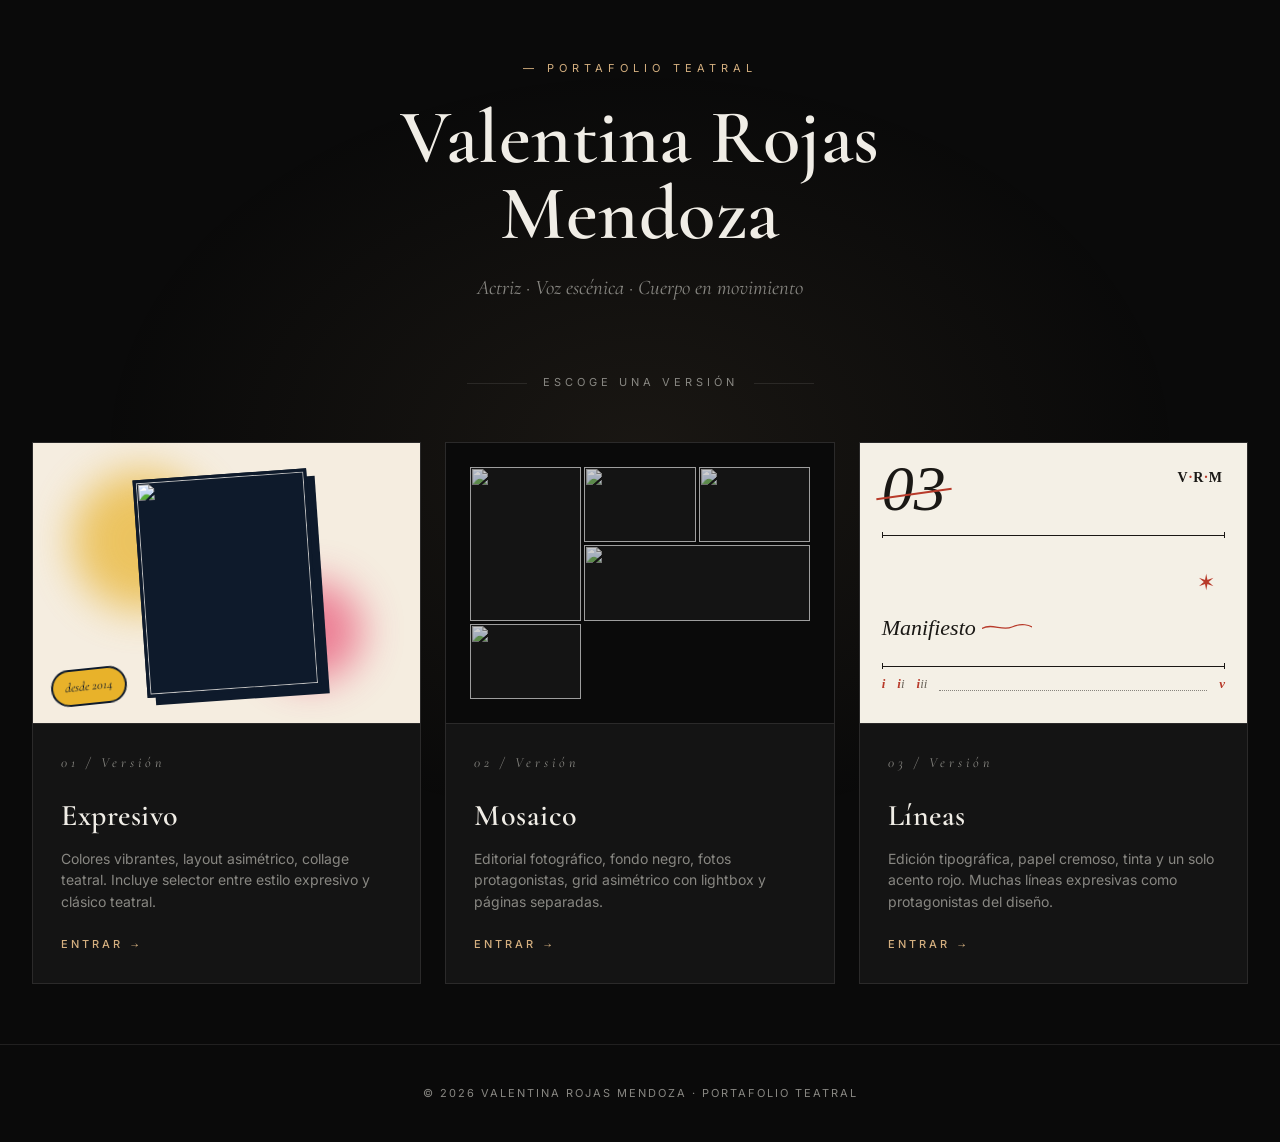
==== index.html @ 87d7ca27 "Initial commit: portafolio teatral con tres versiones visuales Sitio estático en HTML/CSS/JS puro co" ====
<!DOCTYPE html>
<html lang="es">
<head>
  <meta charset="UTF-8" />
  <meta name="viewport" content="width=device-width, initial-scale=1.0" />
  <meta name="description" content="Portafolio teatral de Valentina Rojas Mendoza. Escoge una versión visual." />
  <title>Valentina Rojas Mendoza · Portafolio Teatral</title>

  <link rel="preconnect" href="https://fonts.googleapis.com" />
  <link rel="preconnect" href="https://fonts.gstatic.com" crossorigin />
  <link href="https://fonts.googleapis.com/css2?family=Cormorant+Garamond:ital,wght@0,400;0,600;1,400;1,600&family=Inter:wght@300;400;500;600&display=swap" rel="stylesheet" />

  <style>
    :root {
      --bg: #0A0A0A;
      --surface: #141414;
      --text: #F0EDE6;
      --muted: #888782;
      --accent: #D4AF7F;
      --burgundy: #A04860;
      --border: rgba(240, 237, 230, 0.1);
      --font-display: "Cormorant Garamond", "Times New Roman", serif;
      --font-sans: "Inter", system-ui, sans-serif;
    }

    *, *::before, *::after { box-sizing: border-box; }

    body {
      margin: 0;
      min-height: 100vh;
      background: var(--bg);
      color: var(--text);
      font-family: var(--font-sans);
      font-size: 15px;
      line-height: 1.6;
      -webkit-font-smoothing: antialiased;
      display: flex;
      flex-direction: column;
      overflow-x: hidden;
    }

    body::before {
      content: "";
      position: fixed;
      inset: 0;
      background: radial-gradient(ellipse at center, rgba(212, 175, 127, 0.08) 0%, transparent 60%);
      pointer-events: none;
      z-index: 0;
    }

    img { max-width: 100%; display: block; }
    a { color: inherit; text-decoration: none; }
    button { font-family: inherit; cursor: pointer; }

    ::selection { background: var(--accent); color: var(--bg); }

    .landing {
      position: relative;
      z-index: 1;
      flex: 1;
      display: flex;
      flex-direction: column;
      align-items: center;
      justify-content: center;
      padding: 60px 32px;
      max-width: 1300px;
      margin: 0 auto;
      width: 100%;
    }

    .landing__head {
      text-align: center;
      margin: 0 0 70px;
      max-width: 720px;
    }

    .landing__kicker {
      font-size: 11px;
      letter-spacing: 5px;
      text-transform: uppercase;
      color: var(--accent);
      margin: 0 0 22px;
    }

    .landing__head h1 {
      font-family: var(--font-display);
      font-weight: 600;
      font-size: clamp(2.6rem, 6vw, 5rem);
      line-height: 1;
      margin: 0 0 18px;
      letter-spacing: 0.5px;
    }

    .landing__tagline {
      font-family: var(--font-display);
      font-style: italic;
      font-size: clamp(1.05rem, 2vw, 1.3rem);
      color: var(--muted);
      margin: 0;
    }

    .landing__divider {
      display: flex;
      align-items: center;
      gap: 16px;
      margin: 0 0 50px;
      color: var(--muted);
      font-size: 11px;
      letter-spacing: 4px;
      text-transform: uppercase;
    }

    .landing__divider::before,
    .landing__divider::after {
      content: "";
      width: 60px;
      height: 1px;
      background: var(--border);
    }

    .landing__versions {
      display: grid;
      grid-template-columns: repeat(3, 1fr);
      gap: 24px;
      width: 100%;
      max-width: 1400px;
    }

    .version-card {
      position: relative;
      display: flex;
      flex-direction: column;
      overflow: hidden;
      background: var(--surface);
      border: 1px solid var(--border);
      transition: transform 0.4s ease, border-color 0.3s ease, box-shadow 0.4s ease;
      min-height: 460px;
    }

    .version-card:hover {
      transform: translateY(-6px);
      border-color: var(--accent);
      box-shadow: 0 30px 60px -30px rgba(212, 175, 127, 0.4);
    }

    .version-card__preview {
      position: relative;
      flex: 1;
      min-height: 280px;
      overflow: hidden;
    }

    /* ----- Expresivo preview: collage of color blocks ----- */
    .version-card--expresivo .version-card__preview {
      background: #F5EDE0;
      padding: 24px;
    }

    .version-card--expresivo .preview-shape {
      position: absolute;
      border-radius: 50%;
      filter: blur(20px);
    }

    .version-card--expresivo .preview-shape--mustard {
      background: #E8B22A;
      width: 140px; height: 140px;
      top: 10%; left: 10%;
      opacity: 0.7;
    }

    .version-card--expresivo .preview-shape--magenta {
      background: #E63462;
      width: 100px; height: 100px;
      bottom: 15%; right: 15%;
      opacity: 0.6;
    }

    .version-card--expresivo .preview-photo {
      position: absolute;
      width: 45%;
      aspect-ratio: 4 / 5;
      top: 50%; left: 50%;
      transform: translate(-50%, -50%) rotate(-4deg);
      border: 3px solid #0E1A2B;
      box-shadow: 8px 8px 0 #0E1A2B;
      background: #0E1A2B;
      overflow: hidden;
      z-index: 1;
    }

    .version-card--expresivo .preview-photo img {
      width: 100%; height: 100%; object-fit: cover;
    }

    .version-card--expresivo .preview-sticker {
      position: absolute;
      bottom: 18px; left: 18px;
      background: #E8B22A;
      color: #0E1A2B;
      font-family: var(--font-display);
      font-style: italic;
      font-size: 13px;
      padding: 6px 12px;
      border-radius: 999px;
      transform: rotate(-6deg);
      z-index: 2;
      border: 2px solid #0E1A2B;
    }

    /* ----- Mosaico preview: tiny photo grid ----- */
    .version-card--mosaico .version-card__preview {
      background: #0A0A0A;
      display: grid;
      grid-template-columns: repeat(3, 1fr);
      grid-template-rows: repeat(3, 1fr);
      gap: 3px;
      padding: 24px;
    }

    .version-card--mosaico .preview-tile {
      background: var(--surface);
      overflow: hidden;
    }

    .version-card--mosaico .preview-tile img {
      width: 100%; height: 100%;
      object-fit: cover;
      filter: grayscale(0.3) contrast(0.9) brightness(0.85);
    }

    .version-card--mosaico .preview-tile:nth-child(1) { grid-row: span 2; }
    .version-card--mosaico .preview-tile:nth-child(4) { grid-column: span 2; }

    /* ----- Líneas preview: typographic + lines ----- */
    .version-card--lineas .version-card__preview {
      background: #F4F0E6;
      padding: 24px;
      position: relative;
      color: #1A1815;
      font-family: "Fraunces", Georgia, serif;
    }

    .version-card--lineas .preview-num {
      position: absolute;
      top: 14px;
      left: 22px;
      font-size: 64px;
      font-weight: 300;
      font-style: italic;
      line-height: 1;
    }

    .version-card--lineas .preview-num::after {
      content: "";
      position: absolute;
      left: -6px; right: -6px;
      top: 56%;
      height: 2px;
      background: #B83A2A;
      transform: rotate(-8deg);
    }

    .version-card--lineas .preview-mark {
      position: absolute;
      top: 24px;
      right: 22px;
      font-weight: 700;
      letter-spacing: 3px;
      font-size: 14px;
    }

    .version-card--lineas .preview-mark span { color: #B83A2A; margin: 0 -2px; }

    .version-card--lineas .preview-rule {
      position: absolute;
      left: 22px; right: 22px;
      height: 1px;
      background: #1A1815;
    }

    .version-card--lineas .preview-rule--top { top: 92px; }
    .version-card--lineas .preview-rule--bot { bottom: 56px; }
    .version-card--lineas .preview-rule--top::before,
    .version-card--lineas .preview-rule--top::after,
    .version-card--lineas .preview-rule--bot::before,
    .version-card--lineas .preview-rule--bot::after {
      content: "";
      position: absolute;
      width: 1px; height: 6px;
      background: #1A1815;
      top: -3px;
    }
    .version-card--lineas .preview-rule--top::before,
    .version-card--lineas .preview-rule--bot::before { left: 0; }
    .version-card--lineas .preview-rule--top::after,
    .version-card--lineas .preview-rule--bot::after { right: 0; }

    .version-card--lineas .preview-asterisk {
      position: absolute;
      top: 50%;
      right: 32px;
      transform: translateY(-50%);
      color: #B83A2A;
      font-size: 22px;
    }

    .version-card--lineas .preview-italic {
      position: absolute;
      bottom: 78px;
      left: 22px;
      display: flex;
      align-items: center;
      gap: 6px;
      font-style: italic;
      font-size: 22px;
      font-weight: 500;
    }

    .version-card--lineas .preview-italic svg {
      width: 50px;
      height: 12px;
      color: #B83A2A;
    }

    .version-card--lineas .preview-numerals {
      position: absolute;
      bottom: 28px;
      left: 22px;
      right: 22px;
      display: flex;
      gap: 12px;
      font-style: italic;
      font-size: 13px;
      color: #6B655B;
    }

    .version-card--lineas .preview-numerals span:first-letter { color: #B83A2A; font-weight: 600; }

    .version-card--lineas .preview-leader {
      flex: 1;
      border-bottom: 1px dotted rgba(26, 24, 21, 0.5);
      align-self: end;
      margin-bottom: 4px;
    }

    .version-card__info {
      padding: 28px;
      border-top: 1px solid var(--border);
    }

    .version-card__num {
      font-family: var(--font-display);
      font-style: italic;
      font-size: 12px;
      letter-spacing: 4px;
      color: var(--accent);
      margin: 0 0 10px;
    }

    .version-card__info h2 {
      font-family: var(--font-display);
      font-weight: 600;
      font-size: 30px;
      margin: 0 0 8px;
      letter-spacing: 0.5px;
    }

    .version-card__info p {
      margin: 0 0 18px;
      color: var(--muted);
      font-size: 14px;
      line-height: 1.55;
    }

    .version-card__cta {
      display: inline-flex;
      align-items: center;
      gap: 8px;
      font-size: 11px;
      font-weight: 500;
      letter-spacing: 3px;
      text-transform: uppercase;
      color: var(--accent);
      transition: gap 0.3s ease;
    }

    .version-card:hover .version-card__cta { gap: 14px; }

    .version-card__cta::after { content: "→"; font-family: var(--font-display); }

    .landing__footer {
      position: relative;
      z-index: 1;
      padding: 40px 32px;
      text-align: center;
      font-size: 11px;
      letter-spacing: 2px;
      text-transform: uppercase;
      color: var(--muted);
      border-top: 1px solid var(--border);
    }

    .landing__footer p { margin: 0; }

    @media (max-width: 1024px) {
      .landing__versions { grid-template-columns: 1fr; max-width: 520px; gap: 24px; }
    }

    @media (max-width: 800px) {
      .landing { padding: 40px 20px; }
      .landing__head { margin: 0 0 50px; }
      .version-card { min-height: auto; }
      .version-card__preview { min-height: 220px; }
      .version-card__info { padding: 22px; }
      .version-card__info h2 { font-size: 26px; }
      .landing__divider { margin: 0 0 36px; }
      .landing__divider::before, .landing__divider::after { width: 32px; }
    }

    @media (prefers-reduced-motion: reduce) {
      *, *::before, *::after { transition: none !important; animation: none !important; }
    }
  </style>
</head>
<body>

  <main class="landing">
    <header class="landing__head">
      <p class="landing__kicker">— Portafolio teatral</p>
      <h1>Valentina Rojas Mendoza</h1>
      <p class="landing__tagline">Actriz · Voz escénica · Cuerpo en movimiento</p>
    </header>

    <p class="landing__divider">Escoge una versión</p>

    <div class="landing__versions">

      <a href="expresivo/index.html" class="version-card version-card--expresivo" aria-label="Ver versión Expresivo">
        <div class="version-card__preview" aria-hidden="true">
          <span class="preview-shape preview-shape--mustard"></span>
          <span class="preview-shape preview-shape--magenta"></span>
          <div class="preview-photo">
            <img src="https://picsum.photos/seed/teatro-preview-a/300/400" alt="" />
          </div>
          <span class="preview-sticker">desde 2014</span>
        </div>
        <div class="version-card__info">
          <p class="version-card__num">01 / Versión</p>
          <h2>Expresivo</h2>
          <p>Colores vibrantes, layout asimétrico, collage teatral. Incluye selector entre estilo expresivo y clásico teatral.</p>
          <span class="version-card__cta">Entrar</span>
        </div>
      </a>

      <a href="mosaico/index.html" class="version-card version-card--mosaico" aria-label="Ver versión Mosaico">
        <div class="version-card__preview" aria-hidden="true">
          <div class="preview-tile"><img src="https://picsum.photos/seed/teatro-preview-1/200/300" alt="" /></div>
          <div class="preview-tile"><img src="https://picsum.photos/seed/teatro-preview-2/200/200" alt="" /></div>
          <div class="preview-tile"><img src="https://picsum.photos/seed/teatro-preview-3/200/200" alt="" /></div>
          <div class="preview-tile"><img src="https://picsum.photos/seed/teatro-preview-4/400/200" alt="" /></div>
          <div class="preview-tile"><img src="https://picsum.photos/seed/teatro-preview-5/200/200" alt="" /></div>
        </div>
        <div class="version-card__info">
          <p class="version-card__num">02 / Versión</p>
          <h2>Mosaico</h2>
          <p>Editorial fotográfico, fondo negro, fotos protagonistas, grid asimétrico con lightbox y páginas separadas.</p>
          <span class="version-card__cta">Entrar</span>
        </div>
      </a>

      <a href="lineas/index.html" class="version-card version-card--lineas" aria-label="Ver versión Líneas">
        <div class="version-card__preview" aria-hidden="true">
          <span class="preview-num">03</span>
          <span class="preview-mark">V<span>·</span>R<span>·</span>M</span>
          <span class="preview-rule preview-rule--top"></span>
          <span class="preview-asterisk">✶</span>
          <span class="preview-italic">
            Manifiesto
            <svg viewBox="0 0 80 16" preserveAspectRatio="none" aria-hidden="true">
              <path d="M 0 10 C 16 2, 32 14, 48 8 S 76 6, 80 8" stroke="currentColor" stroke-width="1.5" fill="none" stroke-linecap="round"/>
            </svg>
          </span>
          <span class="preview-rule preview-rule--bot"></span>
          <span class="preview-numerals">
            <span>i</span><span>ii</span><span>iii</span><span class="preview-leader"></span><span>v</span>
          </span>
        </div>
        <div class="version-card__info">
          <p class="version-card__num">03 / Versión</p>
          <h2>Líneas</h2>
          <p>Edición tipográfica, papel cremoso, tinta y un solo acento rojo. Muchas líneas expresivas como protagonistas del diseño.</p>
          <span class="version-card__cta">Entrar</span>
        </div>
      </a>

    </div>
  </main>

  <footer class="landing__footer">
    <p>© <span id="year"></span> Valentina Rojas Mendoza · Portafolio Teatral</p>
  </footer>

  <script>
    document.getElementById('year').textContent = new Date().getFullYear();
  </script>
</body>
</html>
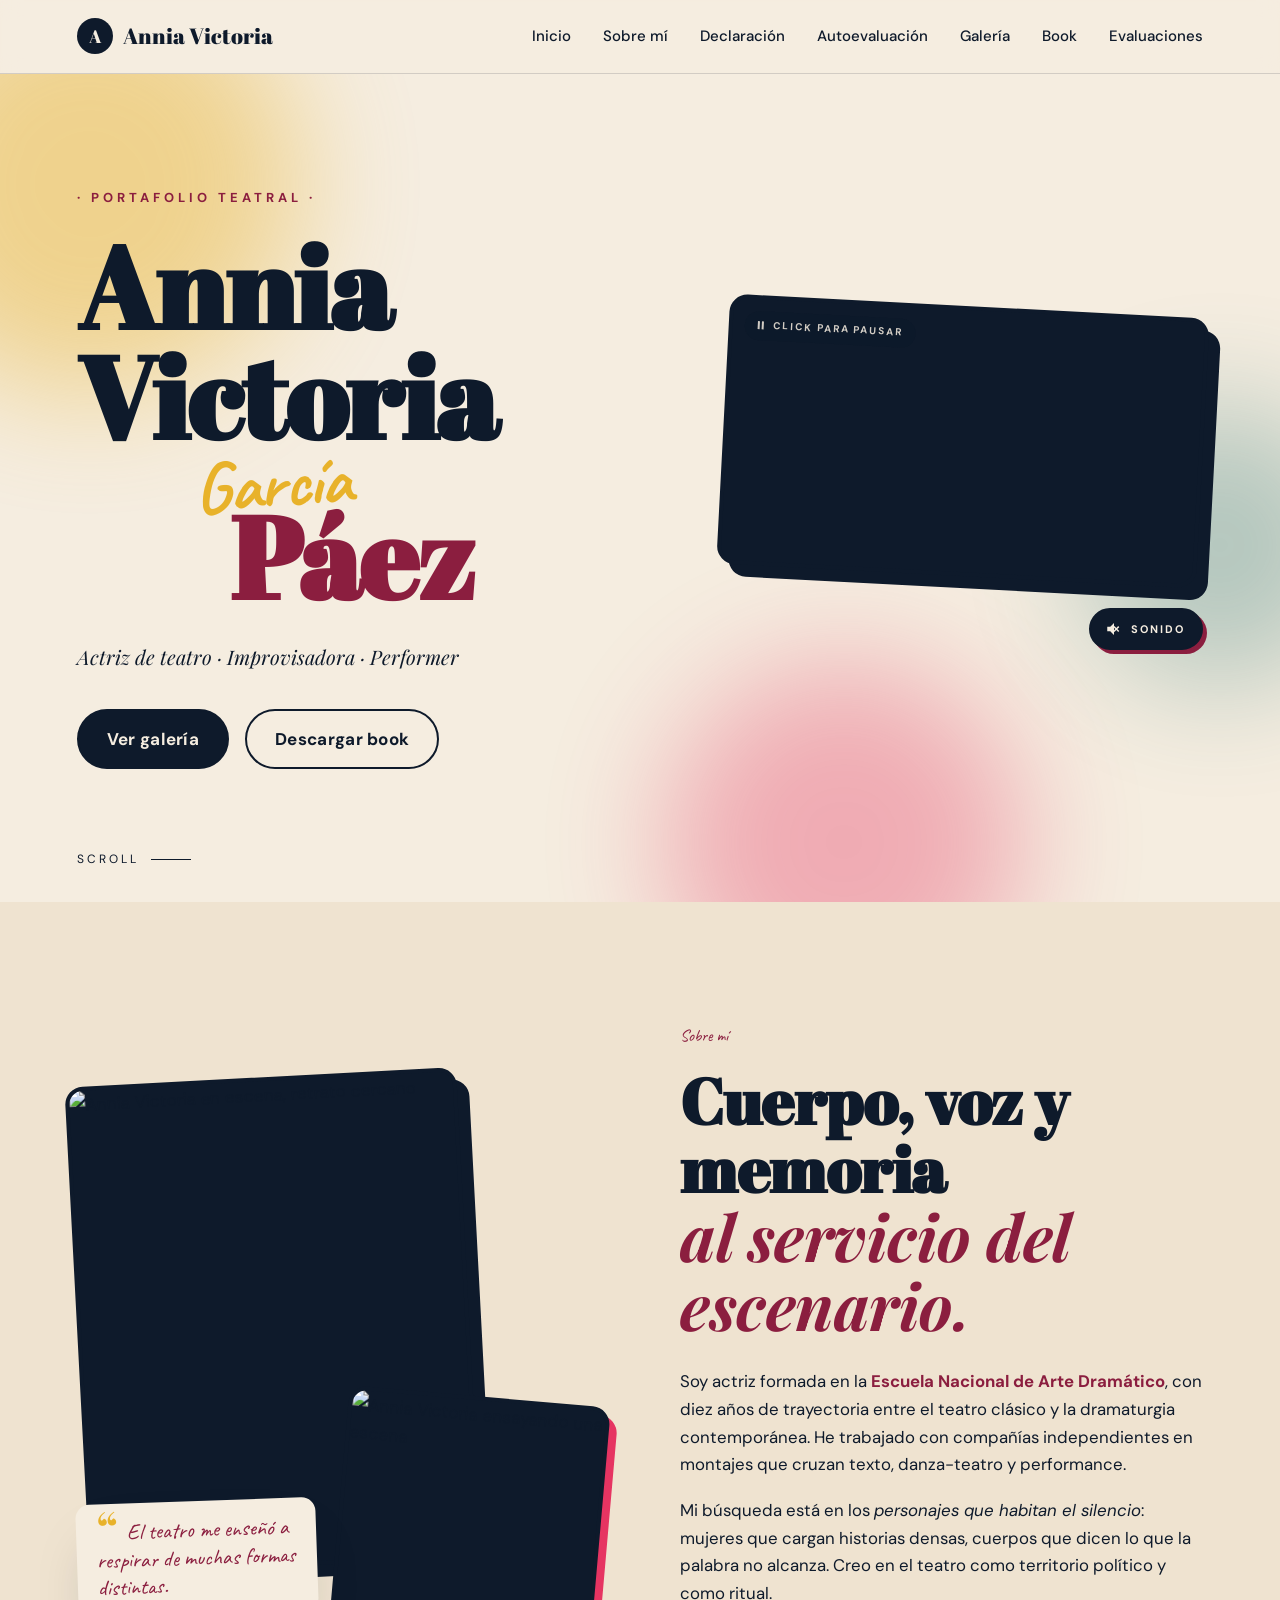
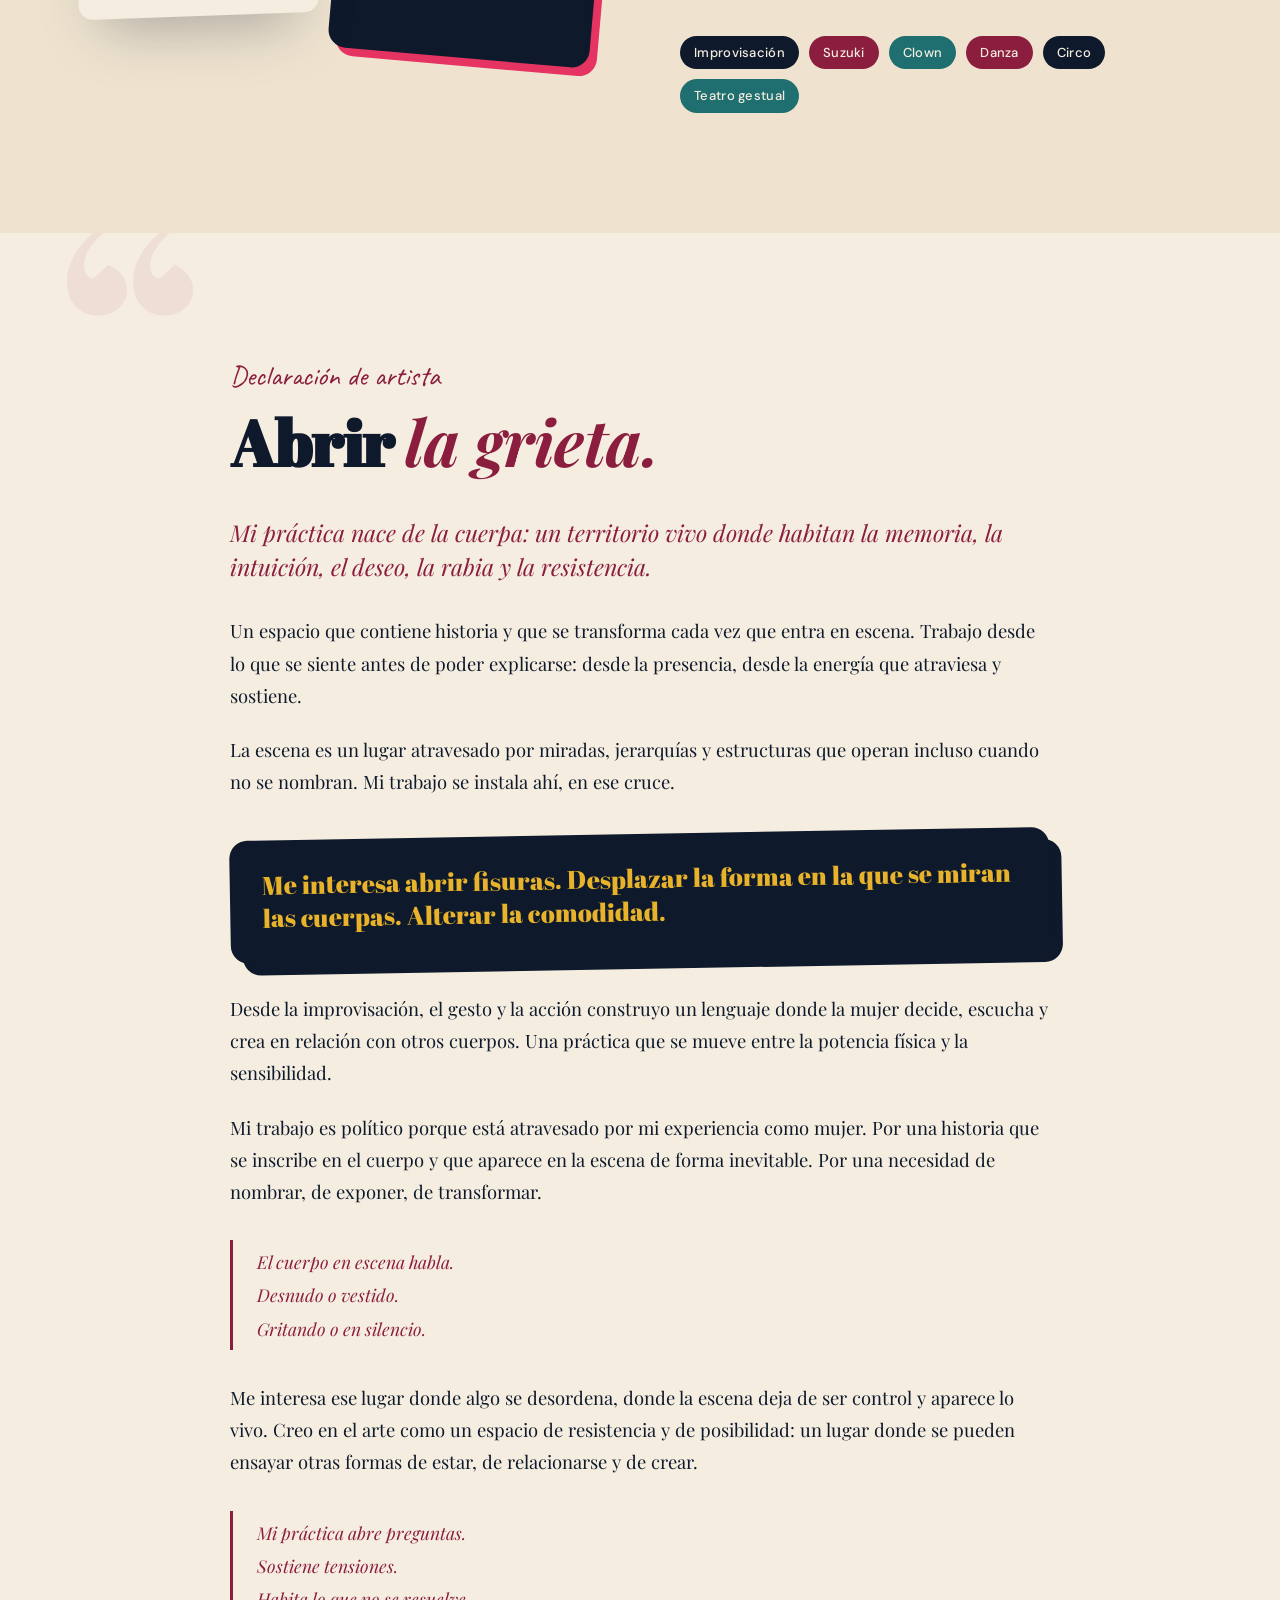
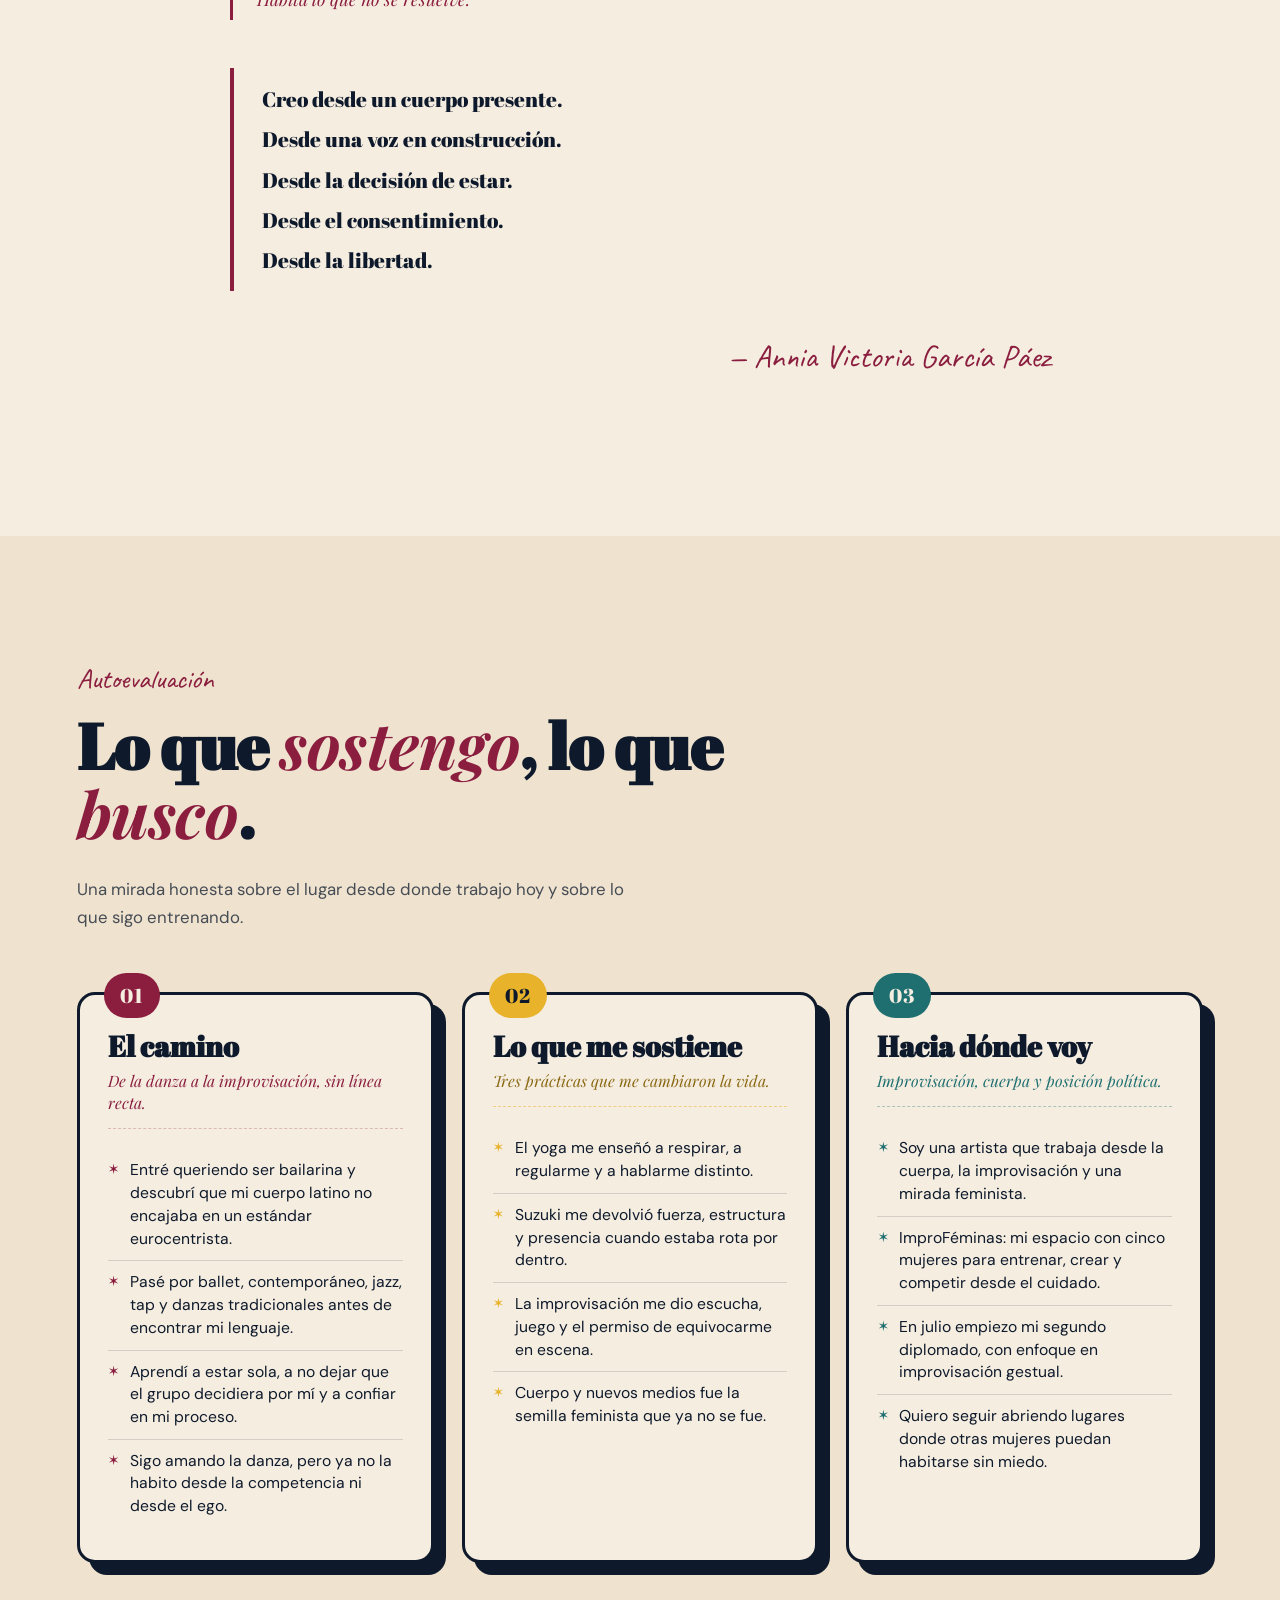
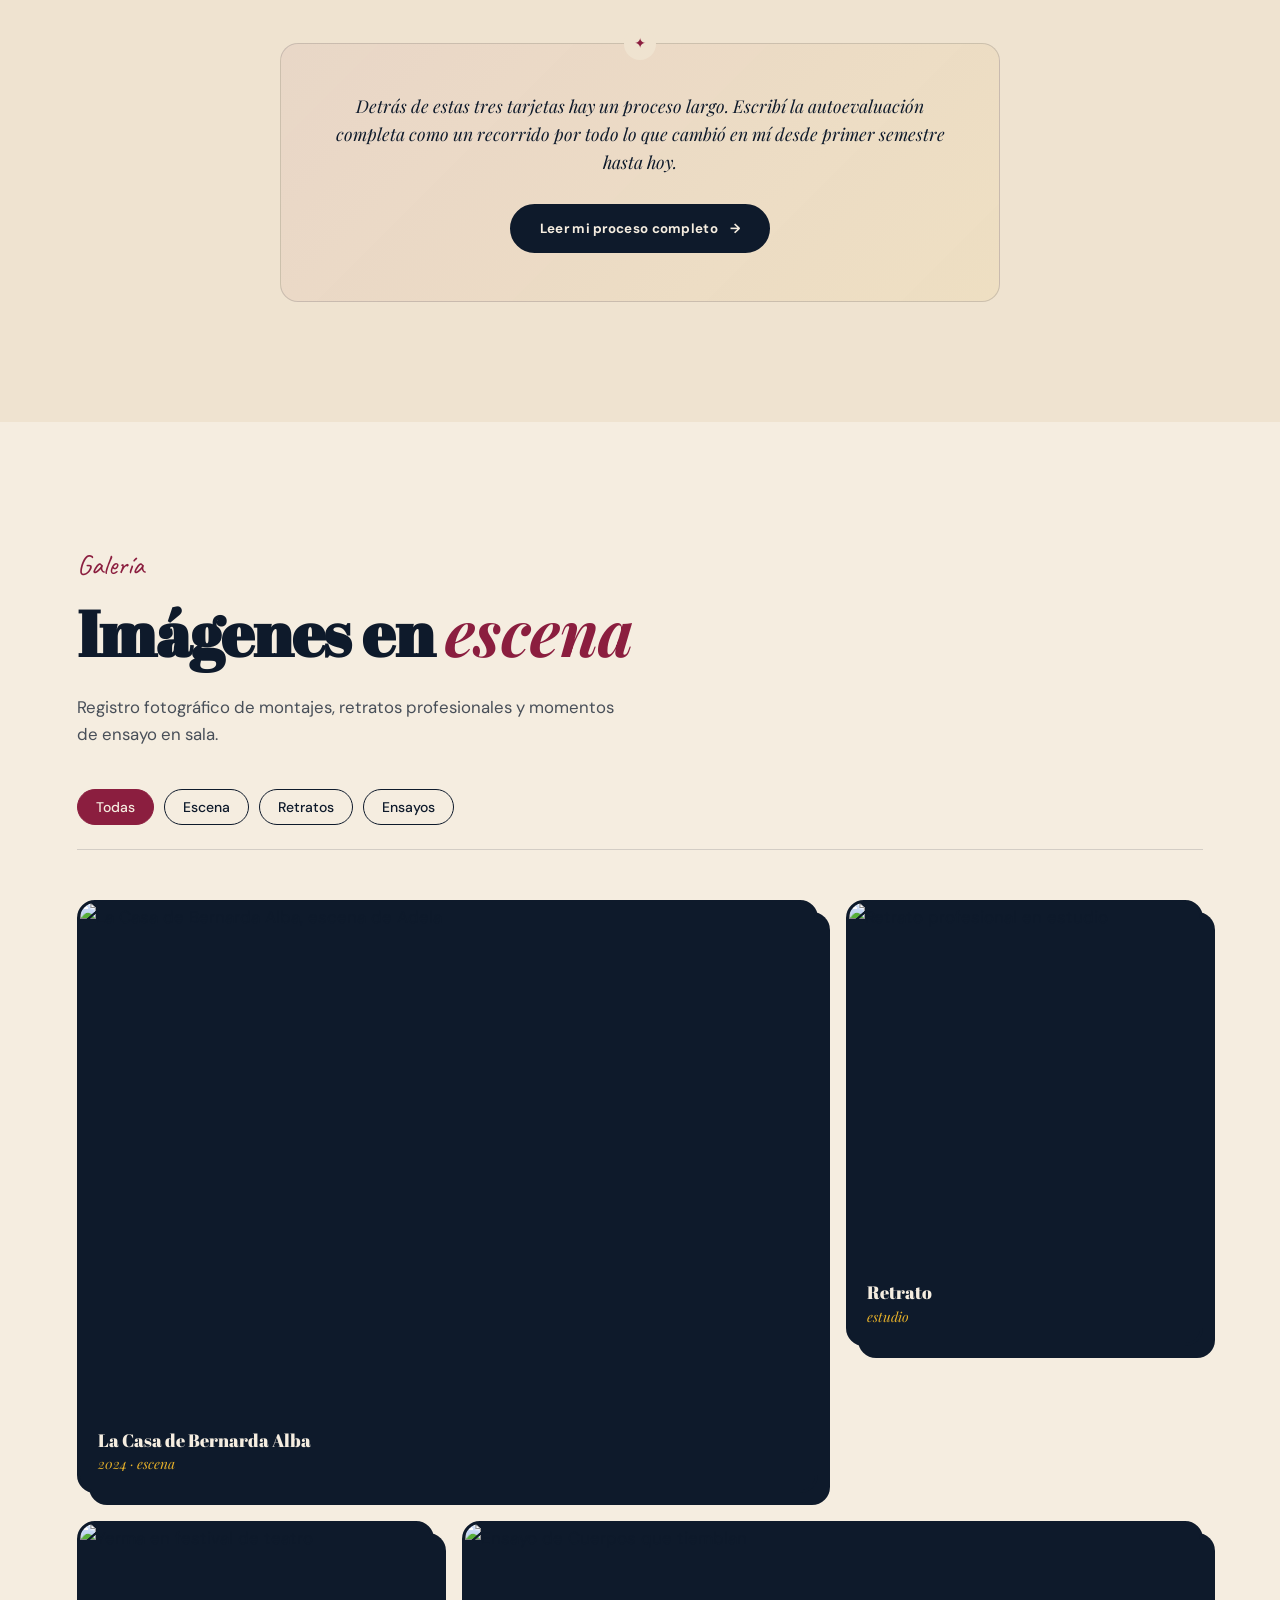
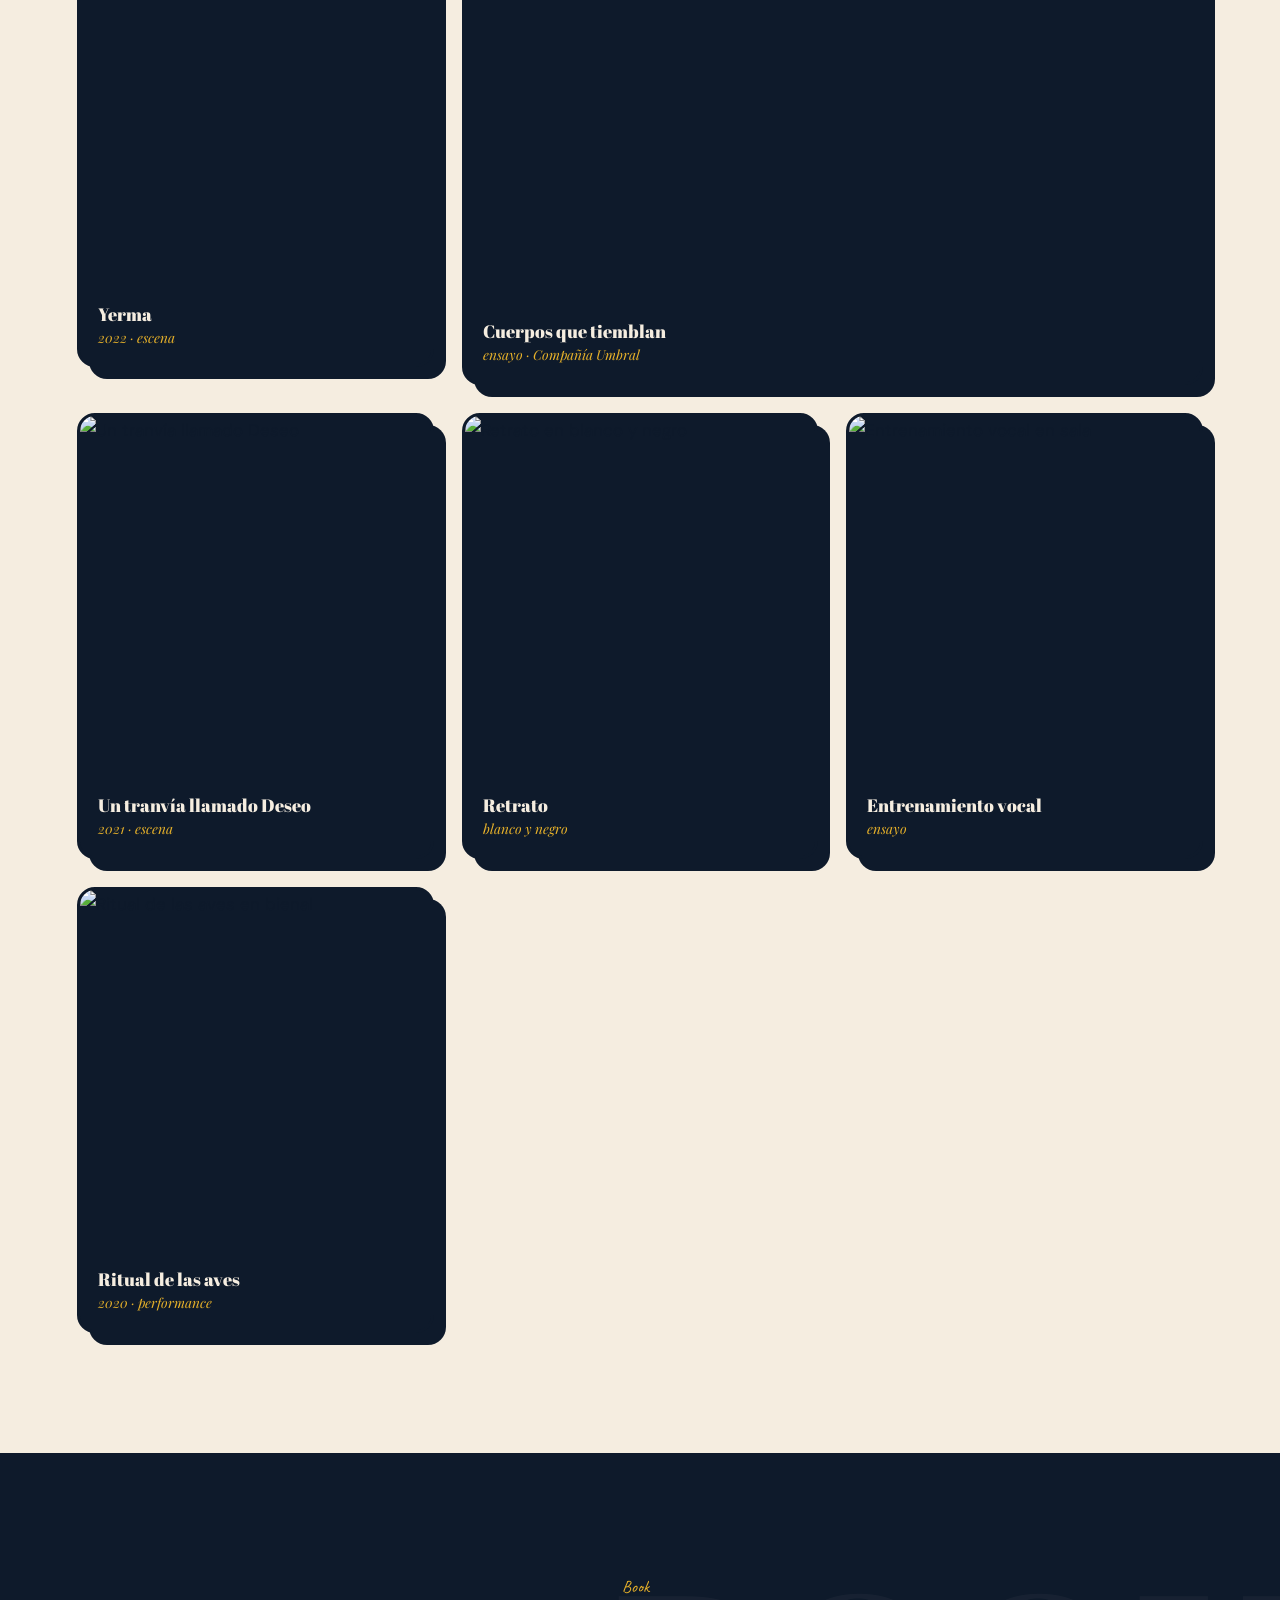
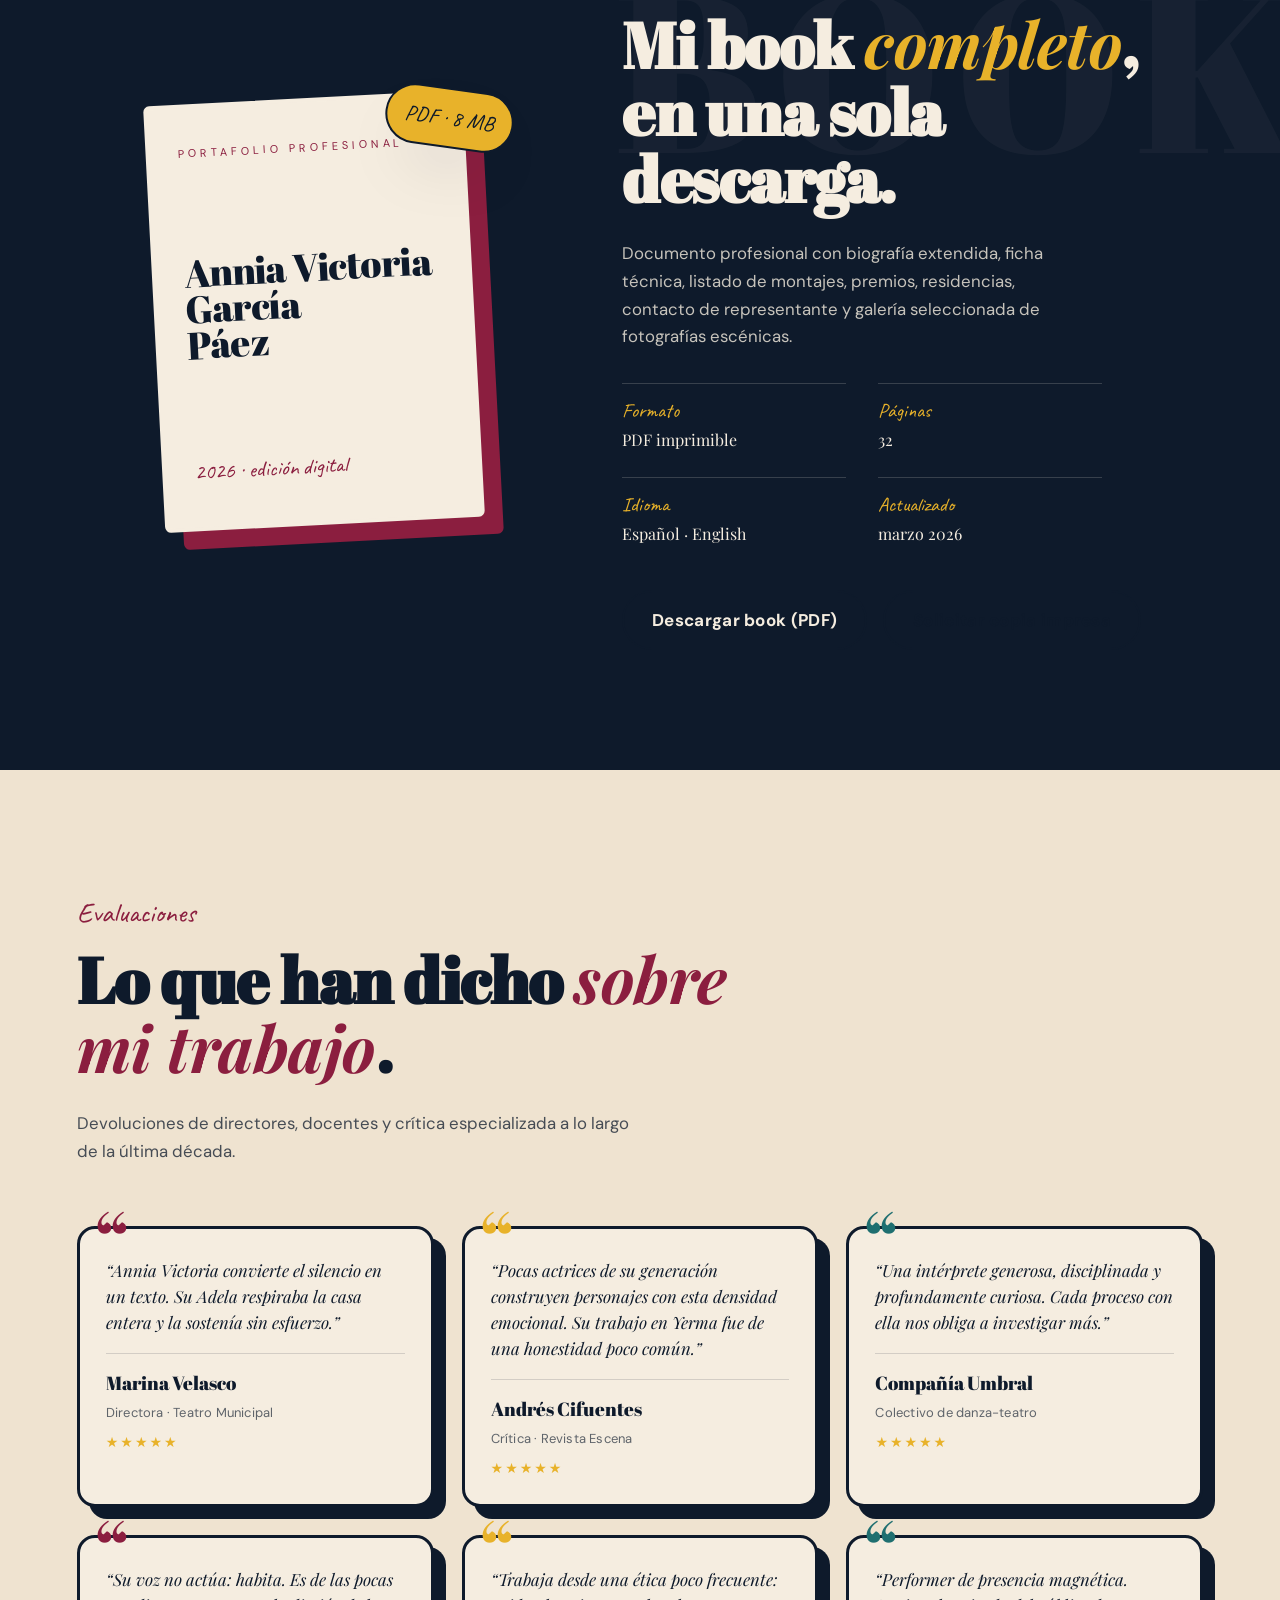
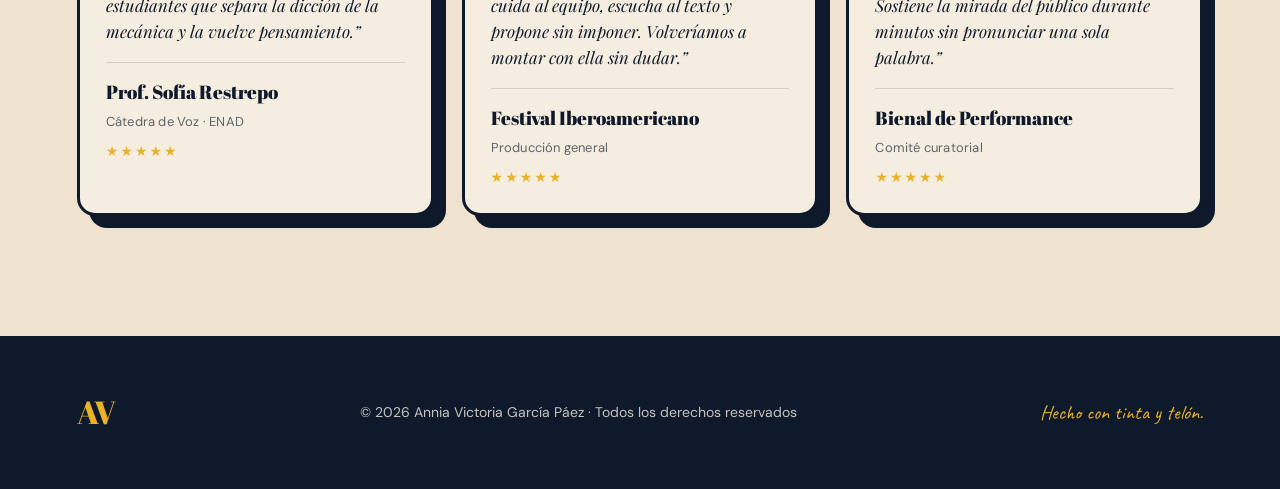
==== commit 3b6c43f9: "Update to annia" ====
--- a/index.html
+++ b/index.html
@@ -2,507 +2,12 @@
 <html lang="es">
 <head>
   <meta charset="UTF-8" />
-  <meta name="viewport" content="width=device-width, initial-scale=1.0" />
-  <meta name="description" content="Portafolio teatral de Valentina Rojas Mendoza. Escoge una versión visual." />
-  <title>Valentina Rojas Mendoza · Portafolio Teatral</title>
-
-  <link rel="preconnect" href="https://fonts.googleapis.com" />
-  <link rel="preconnect" href="https://fonts.gstatic.com" crossorigin />
-  <link href="https://fonts.googleapis.com/css2?family=Cormorant+Garamond:ital,wght@0,400;0,600;1,400;1,600&family=Inter:wght@300;400;500;600&display=swap" rel="stylesheet" />
-
-  <style>
-    :root {
-      --bg: #0A0A0A;
-      --surface: #141414;
-      --text: #F0EDE6;
-      --muted: #888782;
-      --accent: #D4AF7F;
-      --burgundy: #A04860;
-      --border: rgba(240, 237, 230, 0.1);
-      --font-display: "Cormorant Garamond", "Times New Roman", serif;
-      --font-sans: "Inter", system-ui, sans-serif;
-    }
-
-    *, *::before, *::after { box-sizing: border-box; }
-
-    body {
-      margin: 0;
-      min-height: 100vh;
-      background: var(--bg);
-      color: var(--text);
-      font-family: var(--font-sans);
-      font-size: 15px;
-      line-height: 1.6;
-      -webkit-font-smoothing: antialiased;
-      display: flex;
-      flex-direction: column;
-      overflow-x: hidden;
-    }
-
-    body::before {
-      content: "";
-      position: fixed;
-      inset: 0;
-      background: radial-gradient(ellipse at center, rgba(212, 175, 127, 0.08) 0%, transparent 60%);
-      pointer-events: none;
-      z-index: 0;
-    }
-
-    img { max-width: 100%; display: block; }
-    a { color: inherit; text-decoration: none; }
-    button { font-family: inherit; cursor: pointer; }
-
-    ::selection { background: var(--accent); color: var(--bg); }
-
-    .landing {
-      position: relative;
-      z-index: 1;
-      flex: 1;
-      display: flex;
-      flex-direction: column;
-      align-items: center;
-      justify-content: center;
-      padding: 60px 32px;
-      max-width: 1300px;
-      margin: 0 auto;
-      width: 100%;
-    }
-
-    .landing__head {
-      text-align: center;
-      margin: 0 0 70px;
-      max-width: 720px;
-    }
-
-    .landing__kicker {
-      font-size: 11px;
-      letter-spacing: 5px;
-      text-transform: uppercase;
-      color: var(--accent);
-      margin: 0 0 22px;
-    }
-
-    .landing__head h1 {
-      font-family: var(--font-display);
-      font-weight: 600;
-      font-size: clamp(2.6rem, 6vw, 5rem);
-      line-height: 1;
-      margin: 0 0 18px;
-      letter-spacing: 0.5px;
-    }
-
-    .landing__tagline {
-      font-family: var(--font-display);
-      font-style: italic;
-      font-size: clamp(1.05rem, 2vw, 1.3rem);
-      color: var(--muted);
-      margin: 0;
-    }
-
-    .landing__divider {
-      display: flex;
-      align-items: center;
-      gap: 16px;
-      margin: 0 0 50px;
-      color: var(--muted);
-      font-size: 11px;
-      letter-spacing: 4px;
-      text-transform: uppercase;
-    }
-
-    .landing__divider::before,
-    .landing__divider::after {
-      content: "";
-      width: 60px;
-      height: 1px;
-      background: var(--border);
-    }
-
-    .landing__versions {
-      display: grid;
-      grid-template-columns: repeat(3, 1fr);
-      gap: 24px;
-      width: 100%;
-      max-width: 1400px;
-    }
-
-    .version-card {
-      position: relative;
-      display: flex;
-      flex-direction: column;
-      overflow: hidden;
-      background: var(--surface);
-      border: 1px solid var(--border);
-      transition: transform 0.4s ease, border-color 0.3s ease, box-shadow 0.4s ease;
-      min-height: 460px;
-    }
-
-    .version-card:hover {
-      transform: translateY(-6px);
-      border-color: var(--accent);
-      box-shadow: 0 30px 60px -30px rgba(212, 175, 127, 0.4);
-    }
-
-    .version-card__preview {
-      position: relative;
-      flex: 1;
-      min-height: 280px;
-      overflow: hidden;
-    }
-
-    /* ----- Expresivo preview: collage of color blocks ----- */
-    .version-card--expresivo .version-card__preview {
-      background: #F5EDE0;
-      padding: 24px;
-    }
-
-    .version-card--expresivo .preview-shape {
-      position: absolute;
-      border-radius: 50%;
-      filter: blur(20px);
-    }
-
-    .version-card--expresivo .preview-shape--mustard {
-      background: #E8B22A;
-      width: 140px; height: 140px;
-      top: 10%; left: 10%;
-      opacity: 0.7;
-    }
-
-    .version-card--expresivo .preview-shape--magenta {
-      background: #E63462;
-      width: 100px; height: 100px;
-      bottom: 15%; right: 15%;
-      opacity: 0.6;
-    }
-
-    .version-card--expresivo .preview-photo {
-      position: absolute;
-      width: 45%;
-      aspect-ratio: 4 / 5;
-      top: 50%; left: 50%;
-      transform: translate(-50%, -50%) rotate(-4deg);
-      border: 3px solid #0E1A2B;
-      box-shadow: 8px 8px 0 #0E1A2B;
-      background: #0E1A2B;
-      overflow: hidden;
-      z-index: 1;
-    }
-
-    .version-card--expresivo .preview-photo img {
-      width: 100%; height: 100%; object-fit: cover;
-    }
-
-    .version-card--expresivo .preview-sticker {
-      position: absolute;
-      bottom: 18px; left: 18px;
-      background: #E8B22A;
-      color: #0E1A2B;
-      font-family: var(--font-display);
-      font-style: italic;
-      font-size: 13px;
-      padding: 6px 12px;
-      border-radius: 999px;
-      transform: rotate(-6deg);
-      z-index: 2;
-      border: 2px solid #0E1A2B;
-    }
-
-    /* ----- Mosaico preview: tiny photo grid ----- */
-    .version-card--mosaico .version-card__preview {
-      background: #0A0A0A;
-      display: grid;
-      grid-template-columns: repeat(3, 1fr);
-      grid-template-rows: repeat(3, 1fr);
-      gap: 3px;
-      padding: 24px;
-    }
-
-    .version-card--mosaico .preview-tile {
-      background: var(--surface);
-      overflow: hidden;
-    }
-
-    .version-card--mosaico .preview-tile img {
-      width: 100%; height: 100%;
-      object-fit: cover;
-      filter: grayscale(0.3) contrast(0.9) brightness(0.85);
-    }
-
-    .version-card--mosaico .preview-tile:nth-child(1) { grid-row: span 2; }
-    .version-card--mosaico .preview-tile:nth-child(4) { grid-column: span 2; }
-
-    /* ----- Líneas preview: typographic + lines ----- */
-    .version-card--lineas .version-card__preview {
-      background: #F4F0E6;
-      padding: 24px;
-      position: relative;
-      color: #1A1815;
-      font-family: "Fraunces", Georgia, serif;
-    }
-
-    .version-card--lineas .preview-num {
-      position: absolute;
-      top: 14px;
-      left: 22px;
-      font-size: 64px;
-      font-weight: 300;
-      font-style: italic;
-      line-height: 1;
-    }
-
-    .version-card--lineas .preview-num::after {
-      content: "";
-      position: absolute;
-      left: -6px; right: -6px;
-      top: 56%;
-      height: 2px;
-      background: #B83A2A;
-      transform: rotate(-8deg);
-    }
-
-    .version-card--lineas .preview-mark {
-      position: absolute;
-      top: 24px;
-      right: 22px;
-      font-weight: 700;
-      letter-spacing: 3px;
-      font-size: 14px;
-    }
-
-    .version-card--lineas .preview-mark span { color: #B83A2A; margin: 0 -2px; }
-
-    .version-card--lineas .preview-rule {
-      position: absolute;
-      left: 22px; right: 22px;
-      height: 1px;
-      background: #1A1815;
-    }
-
-    .version-card--lineas .preview-rule--top { top: 92px; }
-    .version-card--lineas .preview-rule--bot { bottom: 56px; }
-    .version-card--lineas .preview-rule--top::before,
-    .version-card--lineas .preview-rule--top::after,
-    .version-card--lineas .preview-rule--bot::before,
-    .version-card--lineas .preview-rule--bot::after {
-      content: "";
-      position: absolute;
-      width: 1px; height: 6px;
-      background: #1A1815;
-      top: -3px;
-    }
-    .version-card--lineas .preview-rule--top::before,
-    .version-card--lineas .preview-rule--bot::before { left: 0; }
-    .version-card--lineas .preview-rule--top::after,
-    .version-card--lineas .preview-rule--bot::after { right: 0; }
-
-    .version-card--lineas .preview-asterisk {
-      position: absolute;
-      top: 50%;
-      right: 32px;
-      transform: translateY(-50%);
-      color: #B83A2A;
-      font-size: 22px;
-    }
-
-    .version-card--lineas .preview-italic {
-      position: absolute;
-      bottom: 78px;
-      left: 22px;
-      display: flex;
-      align-items: center;
-      gap: 6px;
-      font-style: italic;
-      font-size: 22px;
-      font-weight: 500;
-    }
-
-    .version-card--lineas .preview-italic svg {
-      width: 50px;
-      height: 12px;
-      color: #B83A2A;
-    }
-
-    .version-card--lineas .preview-numerals {
-      position: absolute;
-      bottom: 28px;
-      left: 22px;
-      right: 22px;
-      display: flex;
-      gap: 12px;
-      font-style: italic;
-      font-size: 13px;
-      color: #6B655B;
-    }
-
-    .version-card--lineas .preview-numerals span:first-letter { color: #B83A2A; font-weight: 600; }
-
-    .version-card--lineas .preview-leader {
-      flex: 1;
-      border-bottom: 1px dotted rgba(26, 24, 21, 0.5);
-      align-self: end;
-      margin-bottom: 4px;
-    }
-
-    .version-card__info {
-      padding: 28px;
-      border-top: 1px solid var(--border);
-    }
-
-    .version-card__num {
-      font-family: var(--font-display);
-      font-style: italic;
-      font-size: 12px;
-      letter-spacing: 4px;
-      color: var(--accent);
-      margin: 0 0 10px;
-    }
-
-    .version-card__info h2 {
-      font-family: var(--font-display);
-      font-weight: 600;
-      font-size: 30px;
-      margin: 0 0 8px;
-      letter-spacing: 0.5px;
-    }
-
-    .version-card__info p {
-      margin: 0 0 18px;
-      color: var(--muted);
-      font-size: 14px;
-      line-height: 1.55;
-    }
-
-    .version-card__cta {
-      display: inline-flex;
-      align-items: center;
-      gap: 8px;
-      font-size: 11px;
-      font-weight: 500;
-      letter-spacing: 3px;
-      text-transform: uppercase;
-      color: var(--accent);
-      transition: gap 0.3s ease;
-    }
-
-    .version-card:hover .version-card__cta { gap: 14px; }
-
-    .version-card__cta::after { content: "→"; font-family: var(--font-display); }
-
-    .landing__footer {
-      position: relative;
-      z-index: 1;
-      padding: 40px 32px;
-      text-align: center;
-      font-size: 11px;
-      letter-spacing: 2px;
-      text-transform: uppercase;
-      color: var(--muted);
-      border-top: 1px solid var(--border);
-    }
-
-    .landing__footer p { margin: 0; }
-
-    @media (max-width: 1024px) {
-      .landing__versions { grid-template-columns: 1fr; max-width: 520px; gap: 24px; }
-    }
-
-    @media (max-width: 800px) {
-      .landing { padding: 40px 20px; }
-      .landing__head { margin: 0 0 50px; }
-      .version-card { min-height: auto; }
-      .version-card__preview { min-height: 220px; }
-      .version-card__info { padding: 22px; }
-      .version-card__info h2 { font-size: 26px; }
-      .landing__divider { margin: 0 0 36px; }
-      .landing__divider::before, .landing__divider::after { width: 32px; }
-    }
-
-    @media (prefers-reduced-motion: reduce) {
-      *, *::before, *::after { transition: none !important; animation: none !important; }
-    }
-  </style>
+  <meta http-equiv="refresh" content="0; url=expresivo/index.html" />
+  <link rel="canonical" href="expresivo/index.html" />
+  <title>Annia Victoria García Páez · Portafolio Teatral</title>
 </head>
 <body>
-
-  <main class="landing">
-    <header class="landing__head">
-      <p class="landing__kicker">— Portafolio teatral</p>
-      <h1>Valentina Rojas Mendoza</h1>
-      <p class="landing__tagline">Actriz · Voz escénica · Cuerpo en movimiento</p>
-    </header>
-
-    <p class="landing__divider">Escoge una versión</p>
-
-    <div class="landing__versions">
-
-      <a href="expresivo/index.html" class="version-card version-card--expresivo" aria-label="Ver versión Expresivo">
-        <div class="version-card__preview" aria-hidden="true">
-          <span class="preview-shape preview-shape--mustard"></span>
-          <span class="preview-shape preview-shape--magenta"></span>
-          <div class="preview-photo">
-            <img src="https://picsum.photos/seed/teatro-preview-a/300/400" alt="" />
-          </div>
-          <span class="preview-sticker">desde 2014</span>
-        </div>
-        <div class="version-card__info">
-          <p class="version-card__num">01 / Versión</p>
-          <h2>Expresivo</h2>
-          <p>Colores vibrantes, layout asimétrico, collage teatral. Incluye selector entre estilo expresivo y clásico teatral.</p>
-          <span class="version-card__cta">Entrar</span>
-        </div>
-      </a>
-
-      <a href="mosaico/index.html" class="version-card version-card--mosaico" aria-label="Ver versión Mosaico">
-        <div class="version-card__preview" aria-hidden="true">
-          <div class="preview-tile"><img src="https://picsum.photos/seed/teatro-preview-1/200/300" alt="" /></div>
-          <div class="preview-tile"><img src="https://picsum.photos/seed/teatro-preview-2/200/200" alt="" /></div>
-          <div class="preview-tile"><img src="https://picsum.photos/seed/teatro-preview-3/200/200" alt="" /></div>
-          <div class="preview-tile"><img src="https://picsum.photos/seed/teatro-preview-4/400/200" alt="" /></div>
-          <div class="preview-tile"><img src="https://picsum.photos/seed/teatro-preview-5/200/200" alt="" /></div>
-        </div>
-        <div class="version-card__info">
-          <p class="version-card__num">02 / Versión</p>
-          <h2>Mosaico</h2>
-          <p>Editorial fotográfico, fondo negro, fotos protagonistas, grid asimétrico con lightbox y páginas separadas.</p>
-          <span class="version-card__cta">Entrar</span>
-        </div>
-      </a>
-
-      <a href="lineas/index.html" class="version-card version-card--lineas" aria-label="Ver versión Líneas">
-        <div class="version-card__preview" aria-hidden="true">
-          <span class="preview-num">03</span>
-          <span class="preview-mark">V<span>·</span>R<span>·</span>M</span>
-          <span class="preview-rule preview-rule--top"></span>
-          <span class="preview-asterisk">✶</span>
-          <span class="preview-italic">
-            Manifiesto
-            <svg viewBox="0 0 80 16" preserveAspectRatio="none" aria-hidden="true">
-              <path d="M 0 10 C 16 2, 32 14, 48 8 S 76 6, 80 8" stroke="currentColor" stroke-width="1.5" fill="none" stroke-linecap="round"/>
-            </svg>
-          </span>
-          <span class="preview-rule preview-rule--bot"></span>
-          <span class="preview-numerals">
-            <span>i</span><span>ii</span><span>iii</span><span class="preview-leader"></span><span>v</span>
-          </span>
-        </div>
-        <div class="version-card__info">
-          <p class="version-card__num">03 / Versión</p>
-          <h2>Líneas</h2>
-          <p>Edición tipográfica, papel cremoso, tinta y un solo acento rojo. Muchas líneas expresivas como protagonistas del diseño.</p>
-          <span class="version-card__cta">Entrar</span>
-        </div>
-      </a>
-
-    </div>
-  </main>
-
-  <footer class="landing__footer">
-    <p>© <span id="year"></span> Valentina Rojas Mendoza · Portafolio Teatral</p>
-  </footer>
-
-  <script>
-    document.getElementById('year').textContent = new Date().getFullYear();
-  </script>
+  <p>Redirigiendo a <a href="expresivo/index.html">portafolio</a>…</p>
+  <script>window.location.replace('expresivo/index.html');</script>
 </body>
 </html>
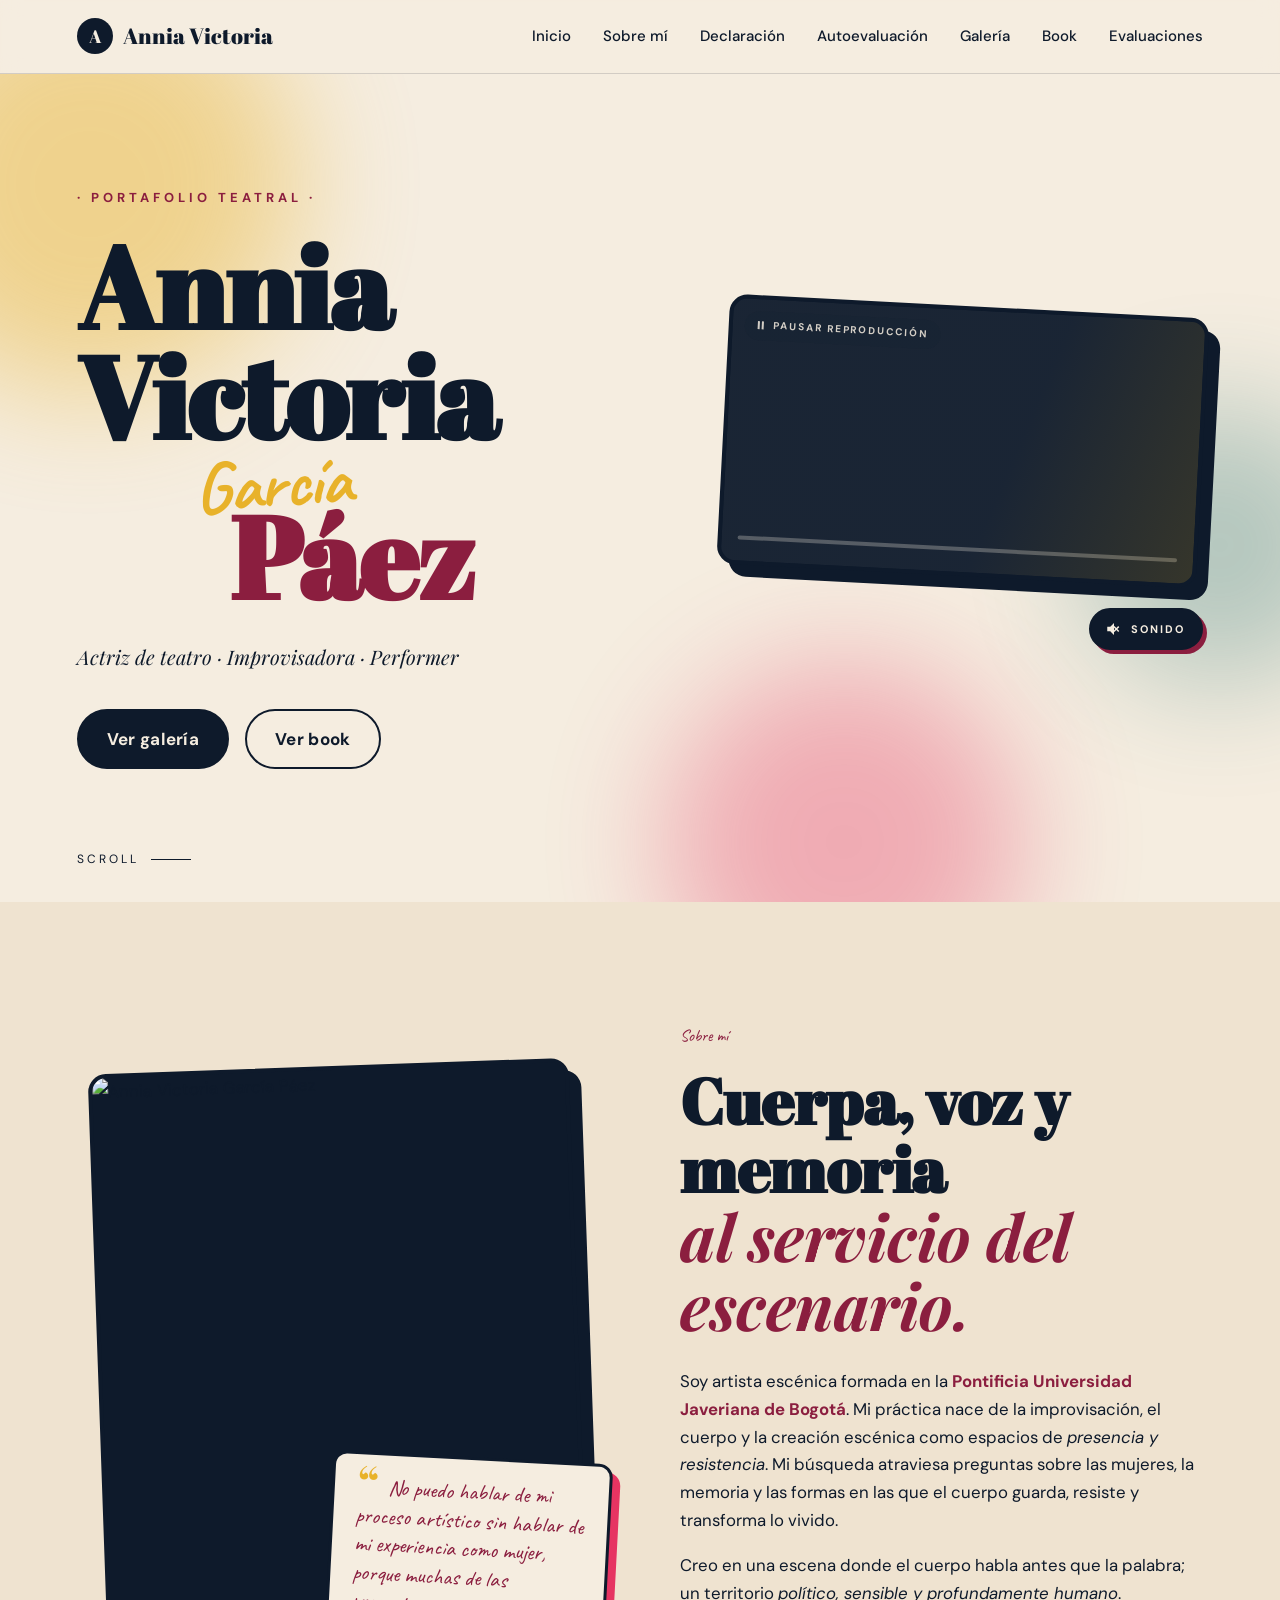
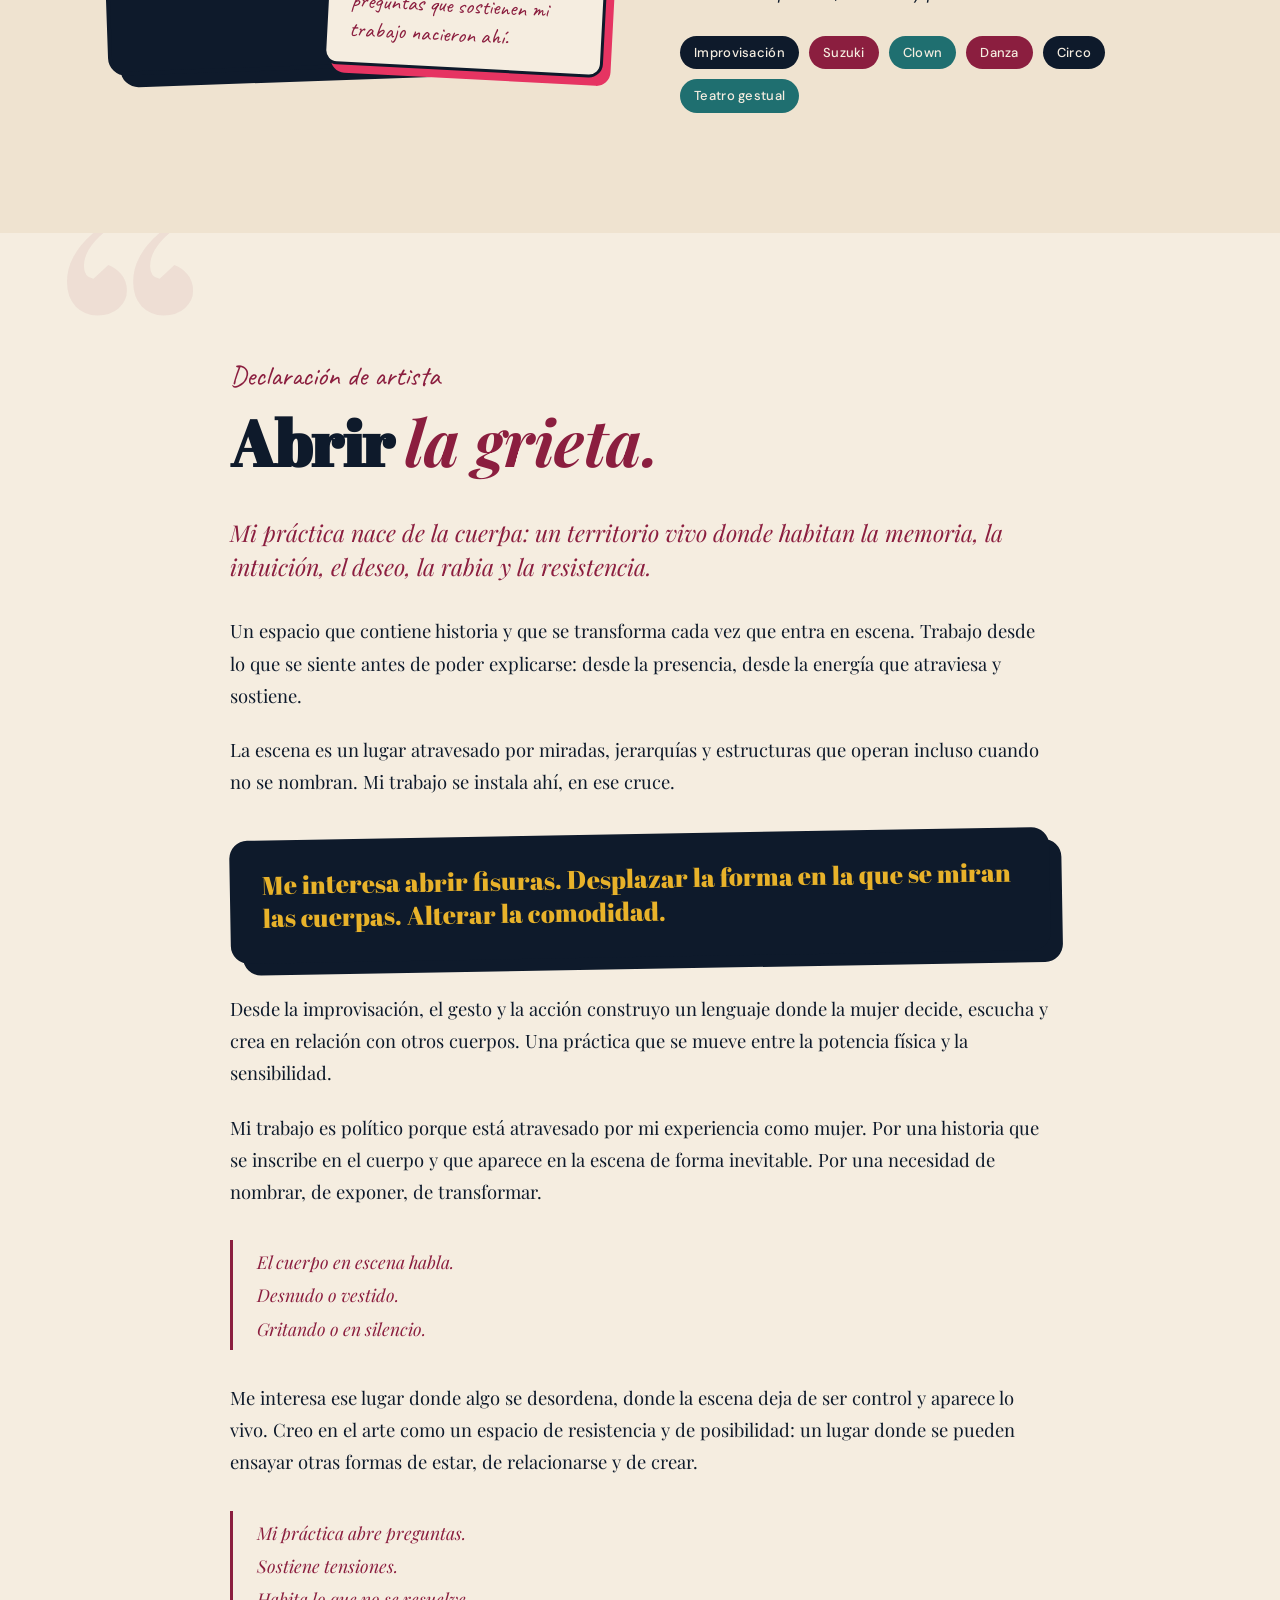
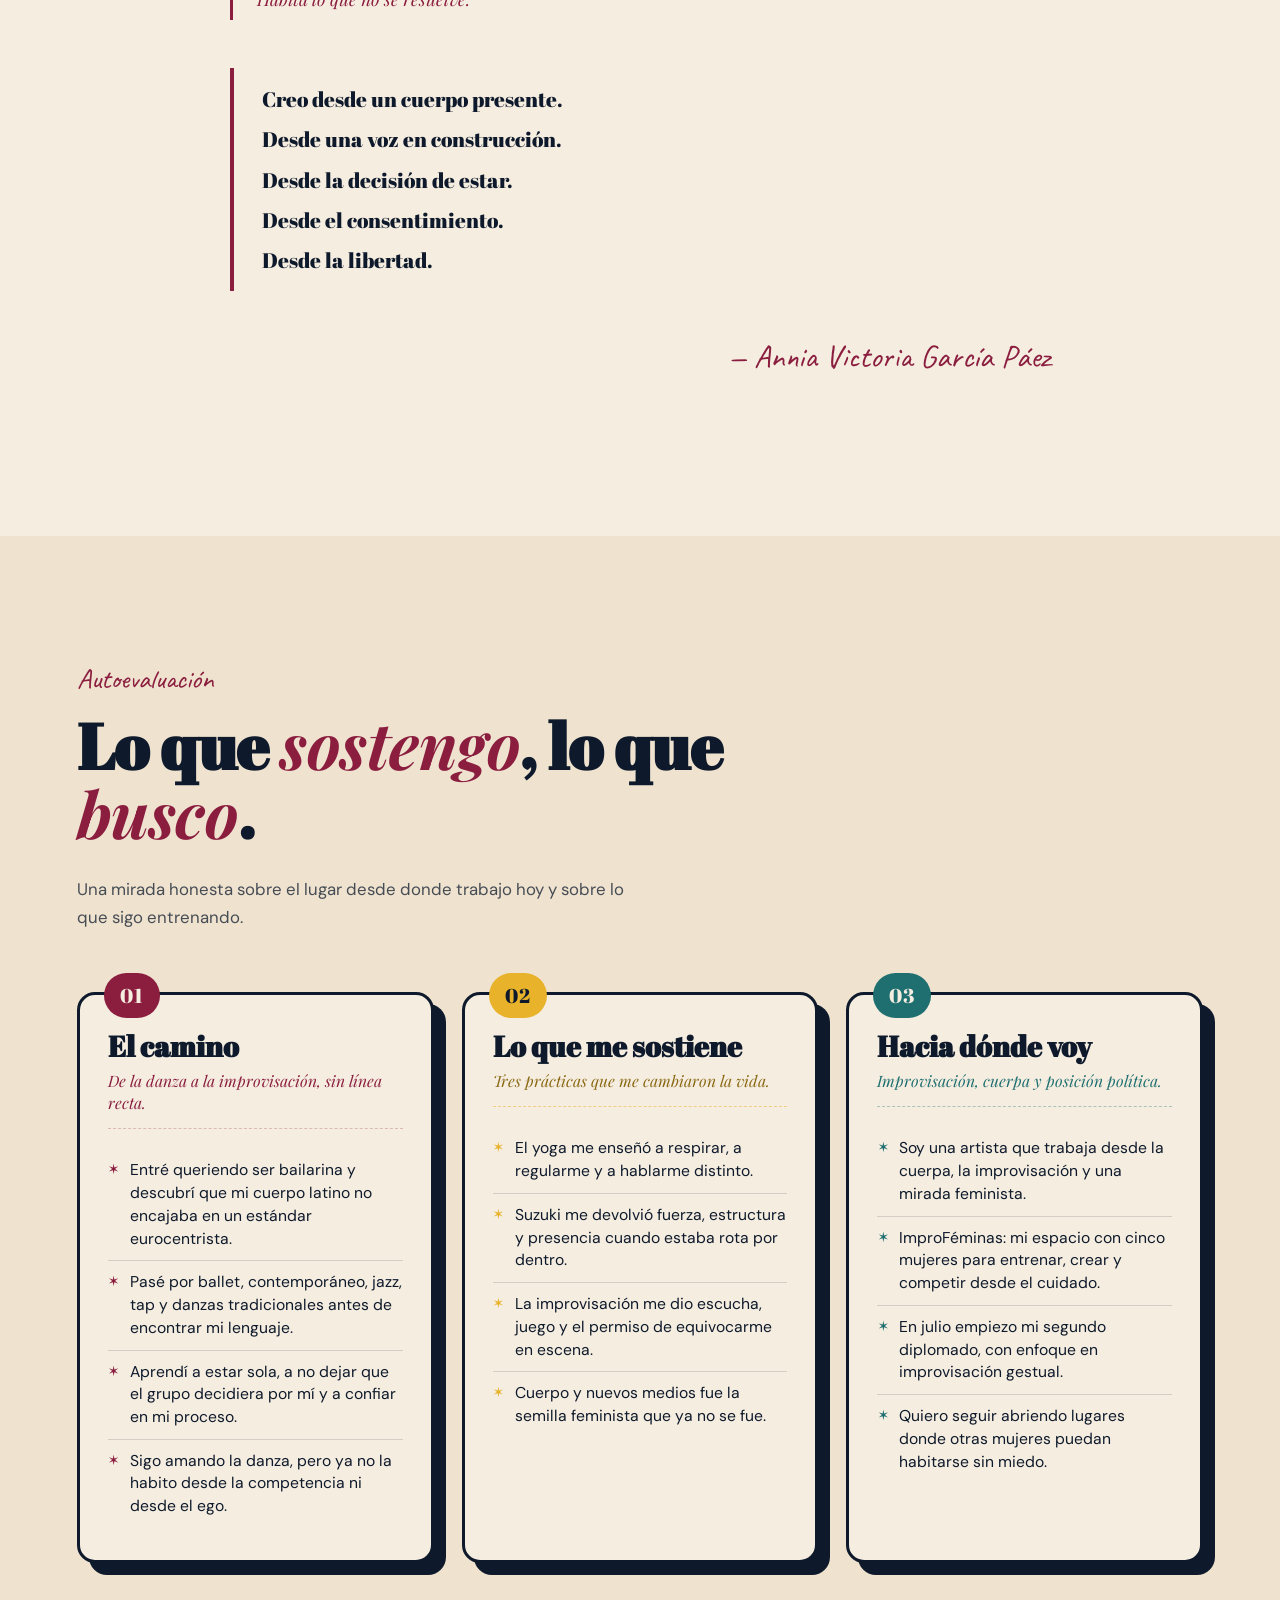
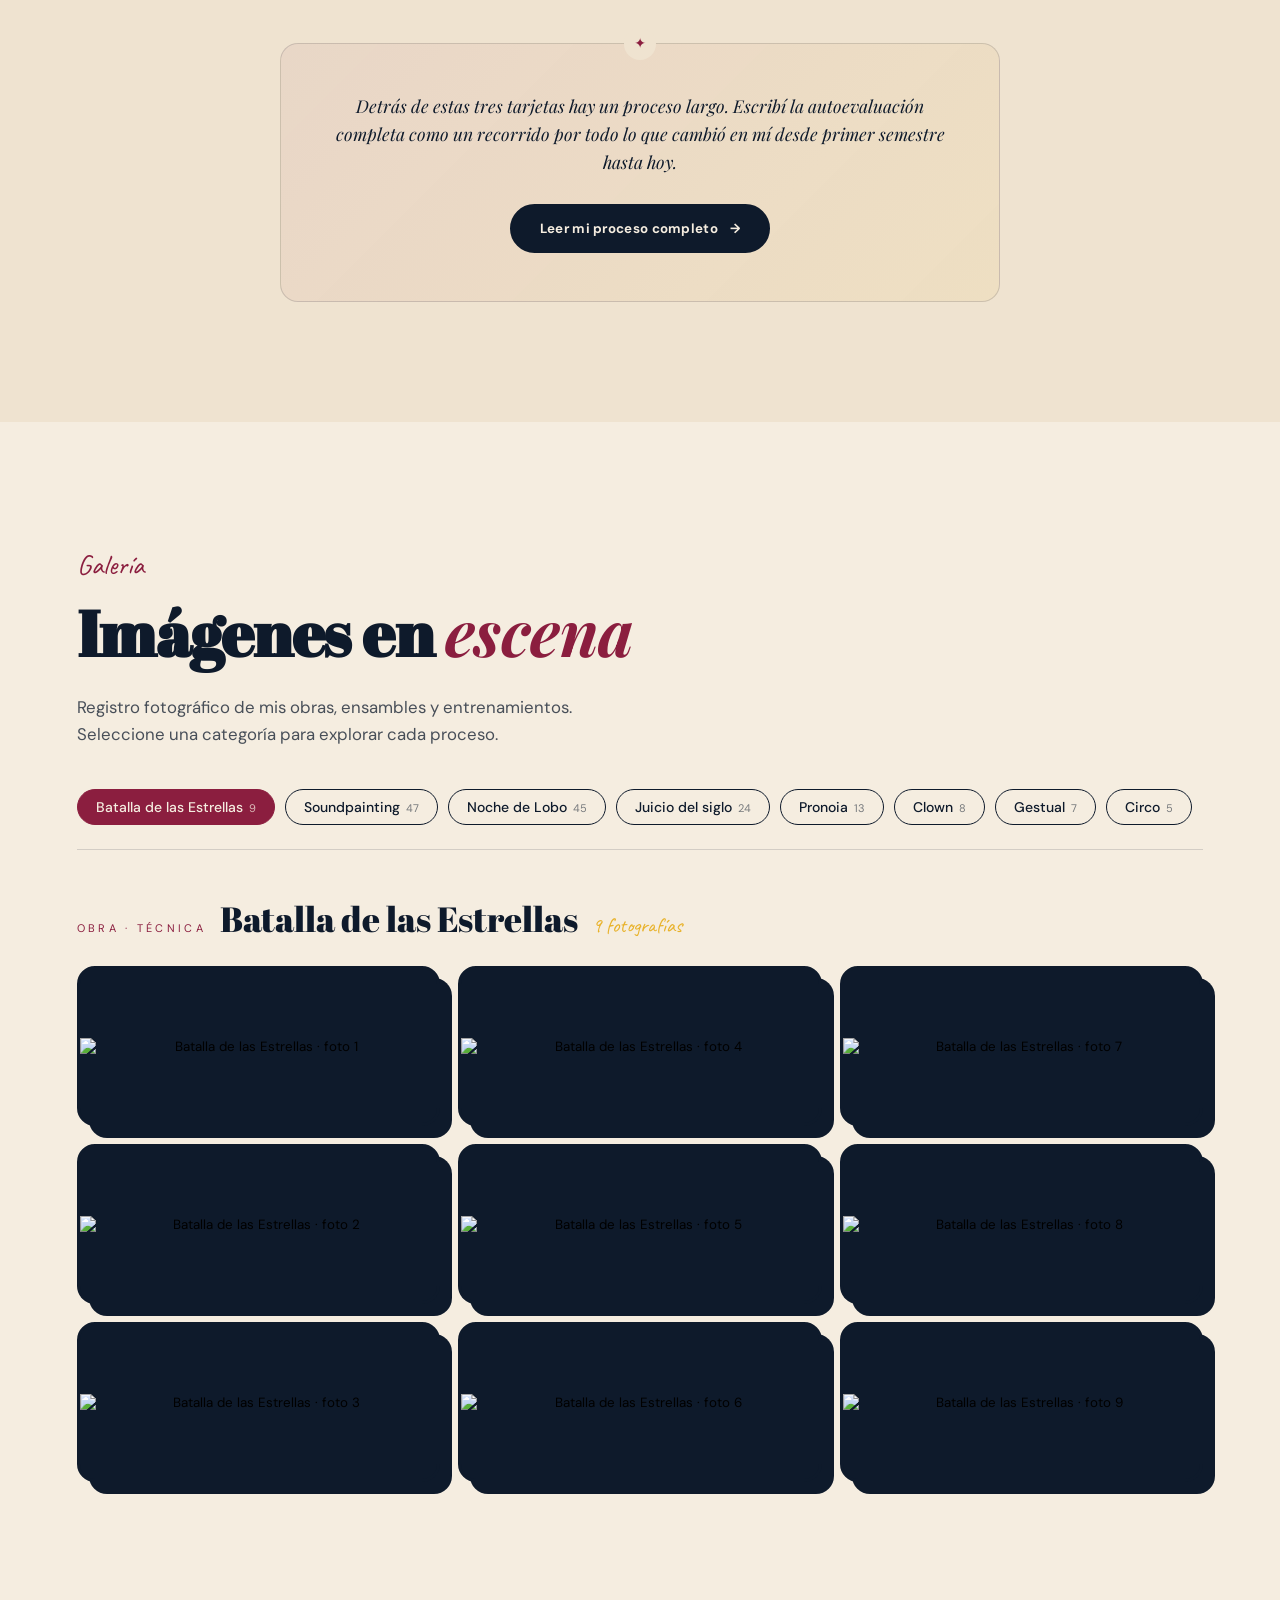
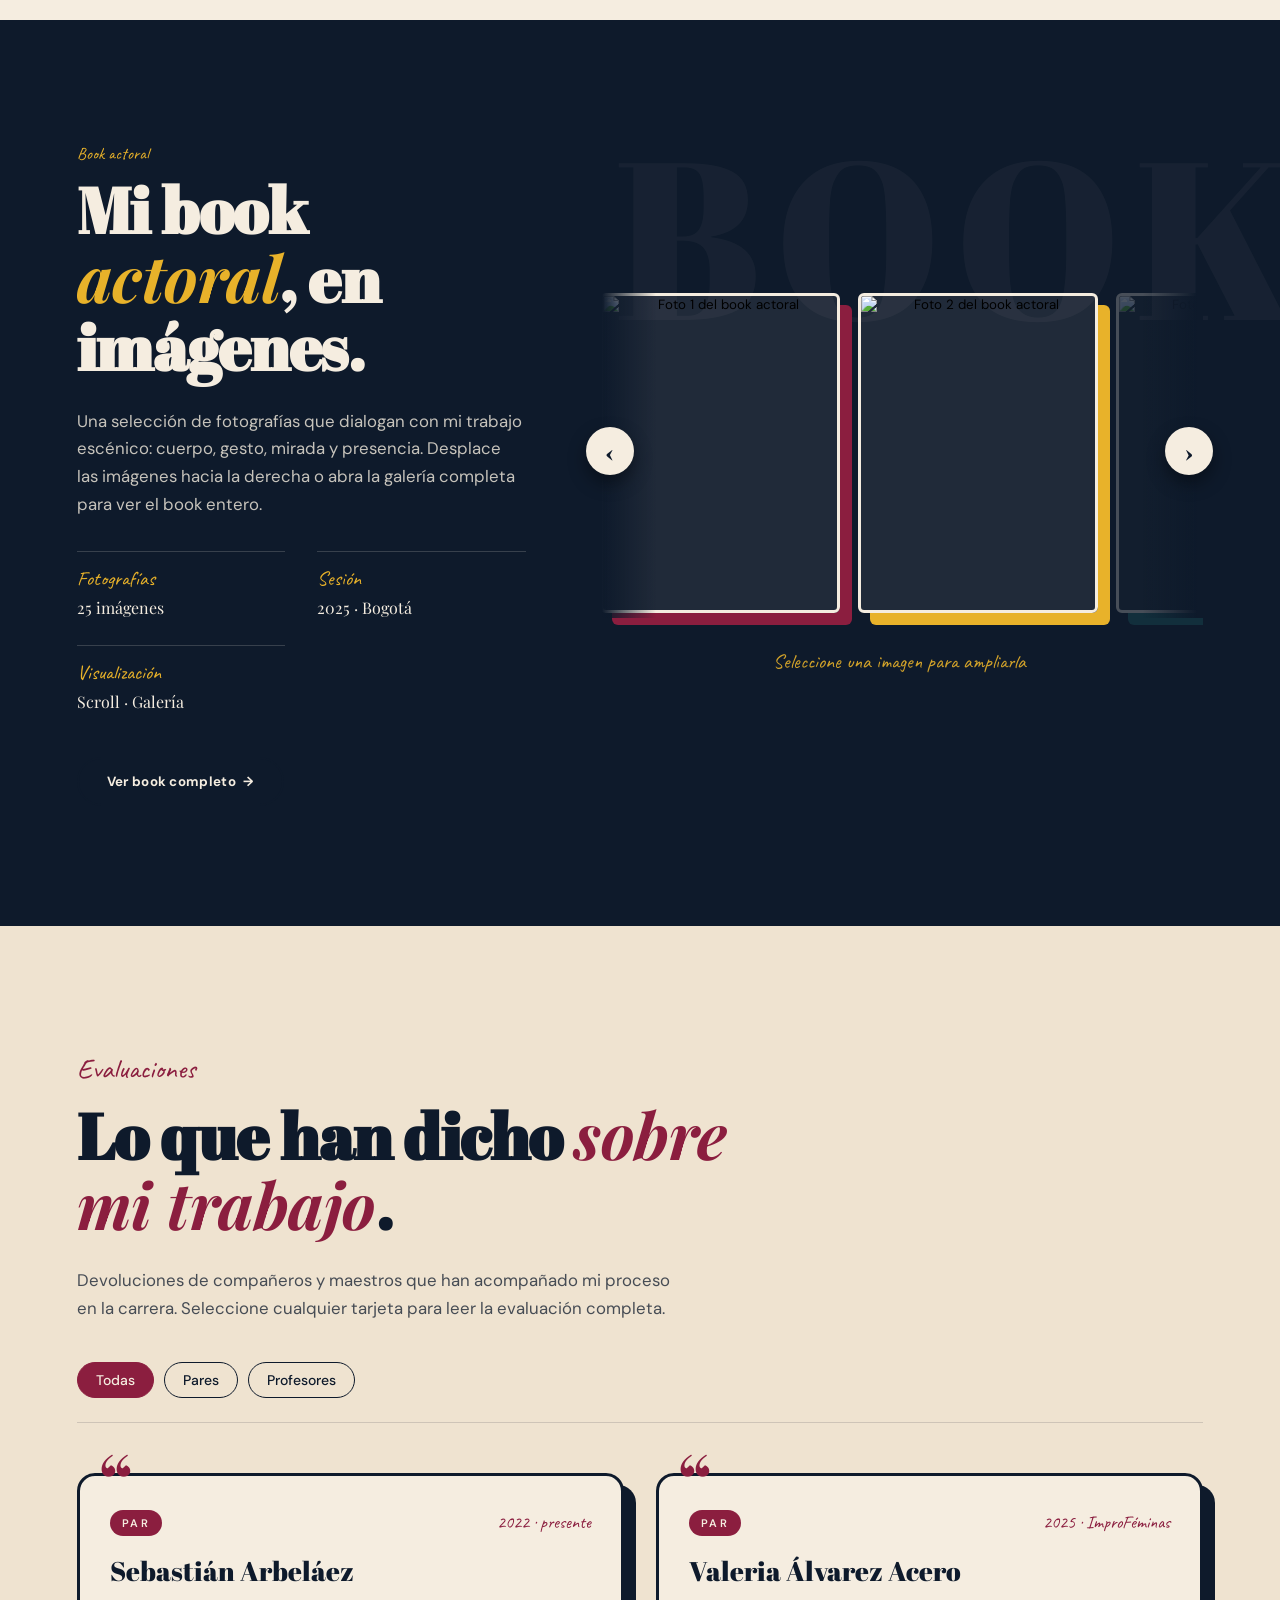
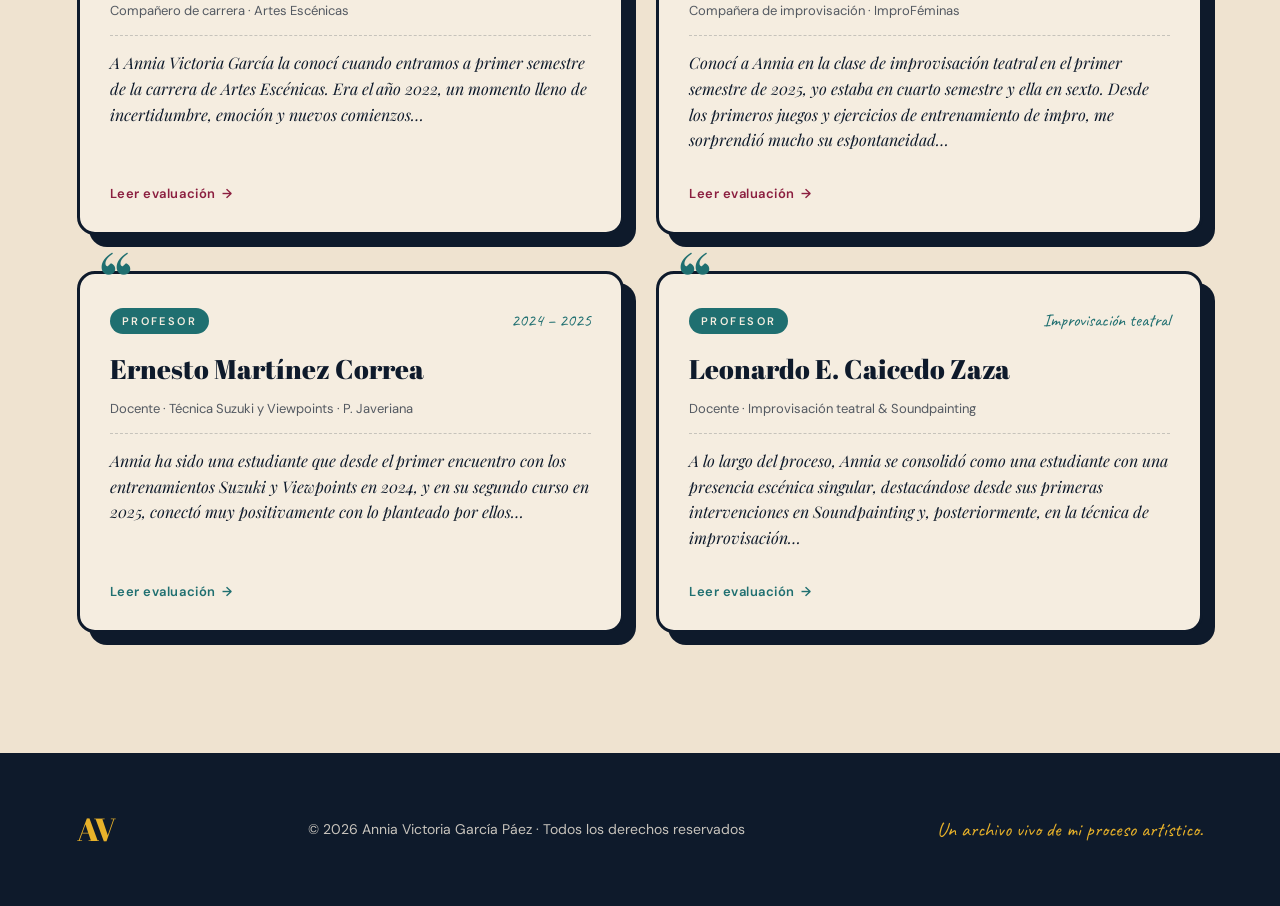
==== commit eecf642a: "Move expresivo/ contents to repo root for GitHub Pages - index.html, styles.css, script.js, favicon." ====
--- a/index.html
+++ b/index.html
@@ -2,12 +2,681 @@
 <html lang="es">
 <head>
   <meta charset="UTF-8" />
-  <meta http-equiv="refresh" content="0; url=expresivo/index.html" />
-  <link rel="canonical" href="expresivo/index.html" />
-  <title>Annia Victoria García Páez · Portafolio Teatral</title>
+  <meta name="viewport" content="width=device-width, initial-scale=1.0" />
+  <meta name="description" content="Portafolio teatral de Annia Victoria García Páez, actriz de teatro contemporáneo y clásico." />
+  <title>Annia Victoria García Páez · Actriz de Teatro</title>
+
+  <link rel="icon" type="image/svg+xml" href="favicon.svg" />
+  <link rel="apple-touch-icon" href="favicon.svg" />
+
+  <link rel="preconnect" href="https://fonts.googleapis.com" />
+  <link rel="preconnect" href="https://fonts.gstatic.com" crossorigin />
+  <link href="https://fonts.googleapis.com/css2?family=Abril+Fatface&family=Caveat:wght@500;700&family=DM+Sans:wght@400;500;700&family=Playfair+Display:ital,wght@0,400;0,700;1,400&display=swap" rel="stylesheet" />
+
+  <link rel="stylesheet" href="styles.css"  />
 </head>
 <body>
-  <p>Redirigiendo a <a href="expresivo/index.html">portafolio</a>…</p>
-  <script>window.location.replace('expresivo/index.html');</script>
+
+  <header class="nav" id="nav">
+    <a href="#inicio" class="nav__logo">
+      <span class="nav__logo-mark">A</span>
+      <span class="nav__logo-text">Annia Victoria</span>
+    </a>
+
+    <button class="nav__toggle" id="navToggle" aria-label="Abrir menú" aria-expanded="false">
+      <span></span><span></span><span></span>
+    </button>
+
+    <nav class="nav__menu" id="navMenu" aria-label="Navegación principal">
+      <a href="#inicio">Inicio</a>
+      <a href="#sobre-mi">Sobre mí</a>
+      <a href="#declaracion">Declaración</a>
+      <a href="#autoevaluacion">Autoevaluación</a>
+      <a href="#galeria">Galería</a>
+      <a href="#book">Book</a>
+      <a href="#evaluaciones">Evaluaciones</a>
+    </nav>
+  </header>
+
+  <main>
+
+    <section class="hero" id="inicio">
+      <div class="hero__bg-shape hero__bg-shape--1" aria-hidden="true"></div>
+      <div class="hero__bg-shape hero__bg-shape--2" aria-hidden="true"></div>
+      <div class="hero__bg-shape hero__bg-shape--3" aria-hidden="true"></div>
+
+      <div class="hero__content">
+        <p class="hero__kicker">·  PORTAFOLIO TEATRAL  ·</p>
+        <h1 class="hero__title">
+          <span class="hero__title-line">Annia Victoria</span>
+          <span class="hero__title-script">García</span>
+          <span class="hero__title-line hero__title-line--end">Páez</span>
+        </h1>
+        <p class="hero__tagline">
+          Actriz de teatro · Improvisadora · Performer
+        </p>
+        <div class="hero__cta-row">
+          <a href="#galeria" class="btn btn--primary">Ver galería</a>
+          <a href="#book" class="btn btn--ghost">Ver book</a>
+        </div>
+      </div>
+
+      <div class="hero__photo">
+        <div class="hero__photo-frame" id="reelFrame">
+          <video class="hero__photo-video" id="reelVideo"
+                 autoplay muted loop playsinline preload="metadata"
+                 poster="https://picsum.photos/seed/teatro-hero/900/640">
+            <source src="https://pub-099fe5e41ec9468392c75015b7b485bb.r2.dev/videos/Reel%20portafolio.mp4" type="video/mp4" />
+          </video>
+
+          <span class="hero__photo-hint" aria-hidden="true">
+            <svg viewBox="0 0 24 24" width="12" height="12">
+              <path fill="currentColor" d="M6 4h4v16H6zM14 4h4v16h-4z"/>
+            </svg>
+            <span>Pausar reproducción</span>
+          </span>
+
+          <div class="hero__photo-state" aria-hidden="true">
+            <span class="hero__photo-state-icon">
+              <svg viewBox="0 0 24 24" width="34" height="34">
+                <path fill="currentColor" d="M8 5v14l11-7z"/>
+              </svg>
+            </span>
+            <span class="hero__photo-state-label">
+              Pausado
+              <em>Hacer clic para reanudar</em>
+            </span>
+          </div>
+
+          <span class="hero__photo-burst" aria-hidden="true"></span>
+
+          <div class="hero__photo-progress" id="reelProgress" role="slider" aria-label="Línea de tiempo del reel" aria-valuemin="0" aria-valuemax="100" aria-valuenow="0" tabindex="0">
+            <div class="hero__photo-progress-track">
+              <div class="hero__photo-progress-buffered" id="reelProgressBuffered"></div>
+              <div class="hero__photo-progress-fill" id="reelProgressFill"></div>
+              <div class="hero__photo-progress-thumb" id="reelProgressThumb"></div>
+            </div>
+          </div>
+        </div>
+
+        <button type="button" class="hero__photo-sound" id="reelSoundToggle"
+                aria-pressed="false" aria-label="Activar sonido del reel">
+          <span class="hero__photo-sound-icon" aria-hidden="true">
+            <svg class="icon icon--mute" viewBox="0 0 24 24" width="18" height="18">
+              <path fill="currentColor" d="M3 9v6h4l5 5V4L7 9H3z"/>
+              <path fill="currentColor" d="M16.5 12 19 9.5l-1.4-1.4L15.1 10.6 12.6 8.1 11.2 9.5 13.7 12l-2.5 2.5 1.4 1.4 2.5-2.5 2.5 2.5L19 14.5z"/>
+            </svg>
+            <svg class="icon icon--sound" viewBox="0 0 24 24" width="18" height="18">
+              <path fill="currentColor" d="M3 9v6h4l5 5V4L7 9H3z"/>
+              <path fill="currentColor" d="M14 7.6v8.8a4.5 4.5 0 0 0 0-8.8zM14 4v2.1a7 7 0 0 1 0 11.8V20a9 9 0 0 0 0-16z"/>
+            </svg>
+          </span>
+          <span class="hero__photo-sound-label">Sonido</span>
+        </button>
+      </div>
+
+      <a href="#sobre-mi" class="hero__scroll" aria-label="Bajar a Sobre mí">
+        <span>scroll</span>
+        <span class="hero__scroll-line"></span>
+      </a>
+    </section>
+
+    <section class="about" id="sobre-mi">
+      <div class="about__grid">
+        <div class="about__visual">
+          <div class="about__photo about__photo--main">
+            <img src="https://pub-0386d34e2f994f25a884385478309a44.r2.dev/aboutme/aboutMe.jpeg" alt="Annia Victoria García Páez" />
+          </div>
+          <p class="about__quote">
+            <span class="about__quote-mark">“</span>
+            No puedo hablar de mi proceso artístico sin hablar de mi experiencia como mujer, porque muchas de las preguntas que sostienen mi trabajo nacieron ahí.
+          </p>
+        </div>
+
+        <div class="about__text">
+          <p class="section__kicker">Sobre mí</p>
+          <h2 class="section__title">Cuerpa, voz y memoria<br/><em>al servicio del escenario.</em></h2>
+
+          <p>
+            Soy artista escénica formada en la <strong>Pontificia Universidad
+            Javeriana de Bogotá</strong>. Mi práctica nace de la improvisación,
+            el cuerpo y la creación escénica como espacios de <em>presencia y
+            resistencia</em>. Mi búsqueda atraviesa preguntas sobre las mujeres,
+            la memoria y las formas en las que el cuerpo guarda, resiste y
+            transforma lo vivido.
+          </p>
+          <p>
+            Creo en una escena donde el cuerpo habla antes que la palabra;
+            un territorio <em>político, sensible y profundamente humano</em>.
+          </p>
+
+          <ul class="about__tags">
+            <li>Improvisación</li>
+            <li>Suzuki</li>
+            <li>Clown</li>
+            <li>Danza</li>
+            <li>Circo</li>
+            <li>Teatro gestual</li>
+          </ul>
+        </div>
+      </div>
+    </section>
+
+    <section class="manifesto" id="declaracion">
+      <div class="manifesto__inner">
+        <p class="section__kicker">Declaración de artista</p>
+        <h2 class="section__title">Abrir <em>la grieta.</em></h2>
+
+        <div class="manifesto__body">
+          <p class="manifesto__lead">
+            Mi práctica nace de la cuerpa: un territorio vivo donde habitan la
+            memoria, la intuición, el deseo, la rabia y la resistencia.
+          </p>
+
+          <p>
+            Un espacio que contiene historia y que se transforma cada vez que
+            entra en escena. Trabajo desde lo que se siente antes de poder
+            explicarse: desde la presencia, desde la energía que atraviesa y
+            sostiene.
+          </p>
+
+          <p>
+            La escena es un lugar atravesado por miradas, jerarquías y
+            estructuras que operan incluso cuando no se nombran. Mi trabajo se
+            instala ahí, en ese cruce.
+          </p>
+
+          <blockquote class="manifesto__quote">
+            Me interesa abrir fisuras. Desplazar la forma en la que se miran
+            las cuerpas. Alterar la comodidad.
+          </blockquote>
+
+          <p>
+            Desde la improvisación, el gesto y la acción construyo un lenguaje
+            donde la mujer decide, escucha y crea en relación con otros
+            cuerpos. Una práctica que se mueve entre la potencia física y la
+            sensibilidad.
+          </p>
+
+          <p>
+            Mi trabajo es político porque está atravesado por mi experiencia
+            como mujer. Por una historia que se inscribe en el cuerpo y que
+            aparece en la escena de forma inevitable. Por una necesidad de
+            nombrar, de exponer, de transformar.
+          </p>
+
+          <div class="manifesto__verse">
+            <p>El cuerpo en escena habla.</p>
+            <p>Desnudo o vestido.</p>
+            <p>Gritando o en silencio.</p>
+          </div>
+
+          <p>
+            Me interesa ese lugar donde algo se desordena, donde la escena
+            deja de ser control y aparece lo vivo. Creo en el arte como un
+            espacio de resistencia y de posibilidad: un lugar donde se pueden
+            ensayar otras formas de estar, de relacionarse y de crear.
+          </p>
+
+          <div class="manifesto__verse">
+            <p>Mi práctica abre preguntas.</p>
+            <p>Sostiene tensiones.</p>
+            <p>Habita lo que no se resuelve.</p>
+          </div>
+
+          <div class="manifesto__verse manifesto__verse--final">
+            <p>Creo desde un cuerpo presente.</p>
+            <p>Desde una voz en construcción.</p>
+            <p>Desde la decisión de estar.</p>
+            <p>Desde el consentimiento.</p>
+            <p>Desde la libertad.</p>
+          </div>
+        </div>
+
+        <p class="manifesto__sign">— Annia Victoria García Páez</p>
+      </div>
+    </section>
+
+    <section class="selfeval" id="autoevaluacion">
+      <div class="selfeval__head">
+        <p class="section__kicker">Autoevaluación</p>
+        <h2 class="section__title">Lo que <em>sostengo</em>, lo que <em>busco</em>.</h2>
+        <p class="selfeval__intro">
+          Una mirada honesta sobre el lugar desde donde trabajo hoy y sobre lo
+          que sigo entrenando.
+        </p>
+      </div>
+
+      <div class="selfeval__grid">
+
+        <article class="evalcard evalcard--strong">
+          <span class="evalcard__num">01</span>
+          <h3 class="evalcard__title">El camino</h3>
+          <p class="evalcard__lead">De la danza a la improvisación, sin línea recta.</p>
+          <ul class="evalcard__list">
+            <li>Entré queriendo ser bailarina y descubrí que mi cuerpo latino no encajaba en un estándar eurocentrista.</li>
+            <li>Pasé por ballet, contemporáneo, jazz, tap y danzas tradicionales antes de encontrar mi lenguaje.</li>
+            <li>Aprendí a estar sola, a no dejar que el grupo decidiera por mí y a confiar en mi proceso.</li>
+            <li>Sigo amando la danza, pero ya no la habito desde la competencia ni desde el ego.</li>
+          </ul>
+        </article>
+
+        <article class="evalcard evalcard--growth">
+          <span class="evalcard__num">02</span>
+          <h3 class="evalcard__title">Lo que me sostiene</h3>
+          <p class="evalcard__lead">Tres prácticas que me cambiaron la vida.</p>
+          <ul class="evalcard__list">
+            <li>El yoga me enseñó a respirar, a regularme y a hablarme distinto.</li>
+            <li>Suzuki me devolvió fuerza, estructura y presencia cuando estaba rota por dentro.</li>
+            <li>La improvisación me dio escucha, juego y el permiso de equivocarme en escena.</li>
+            <li>Cuerpo y nuevos medios fue la semilla feminista que ya no se fue.</li>
+          </ul>
+        </article>
+
+        <article class="evalcard evalcard--next">
+          <span class="evalcard__num">03</span>
+          <h3 class="evalcard__title">Hacia dónde voy</h3>
+          <p class="evalcard__lead">Improvisación, cuerpa y posición política.</p>
+          <ul class="evalcard__list">
+            <li>Soy una artista que trabaja desde la cuerpa, la improvisación y una mirada feminista.</li>
+            <li>ImproFéminas: mi espacio con cinco mujeres para entrenar, crear y competir desde el cuidado.</li>
+            <li>En julio empiezo mi segundo diplomado, con enfoque en improvisación gestual.</li>
+            <li>Quiero seguir abriendo lugares donde otras mujeres puedan habitarse sin miedo.</li>
+          </ul>
+        </article>
+
+      </div>
+
+      <div class="selfeval__deeper">
+        <p class="selfeval__deeper-text">
+          Detrás de estas tres tarjetas hay un proceso largo. Escribí la
+          autoevaluación completa como un recorrido por todo lo que cambió
+          en mí desde primer semestre hasta hoy.
+        </p>
+        <button type="button" class="btn btn--primary selfeval__deeper-btn" id="openAutoevalBook" aria-haspopup="dialog" aria-controls="autoevalBook">
+          <span>Leer mi proceso completo</span>
+          <span class="selfeval__deeper-arrow" aria-hidden="true">→</span>
+        </button>
+      </div>
+    </section>
+
+    <section class="gallery" id="galeria">
+      <div class="gallery__head">
+        <p class="section__kicker">Galería</p>
+        <h2 class="section__title">Imágenes en <em>escena</em></h2>
+        <p class="gallery__intro">
+          Registro fotográfico de mis obras, ensambles y entrenamientos.
+          Seleccione una categoría para explorar cada proceso.
+        </p>
+      </div>
+
+      <div class="gallery__filter" role="tablist" aria-label="Filtrar galería" id="galleryFilter"></div>
+
+      <div class="gallery__loader" id="galleryLoader" role="status" aria-live="polite">
+        <span class="gallery__loader-spinner" aria-hidden="true"></span>
+        <span class="gallery__loader-text" id="galleryLoaderText">Cargando fotos…</span>
+      </div>
+
+      <div class="gallery__content" id="galleryContent"></div>
+    </section>
+
+    <section class="book" id="book">
+      <div class="book__inner">
+
+        <div class="book__text">
+          <p class="section__kicker">Book actoral</p>
+          <h2 class="section__title">Mi book <em>actoral</em>, en imágenes.</h2>
+          <p>
+            Una selección de fotografías que dialogan con mi trabajo escénico:
+            cuerpo, gesto, mirada y presencia. Desplace las imágenes hacia la
+            derecha o abra la galería completa para ver el book entero.
+          </p>
+
+          <ul class="book__specs">
+            <li><span>Fotografías</span><strong id="bookCountStat">— imágenes</strong></li>
+            <li><span>Sesión</span><strong>2025 · Bogotá</strong></li>
+            <li><span>Visualización</span><strong>Scroll · Galería</strong></li>
+          </ul>
+
+          <div class="book__cta-row">
+            <button type="button" class="btn btn--primary" id="openBookGallery" aria-haspopup="dialog" aria-controls="bookGallery">
+              <span>Ver book completo</span>
+              <span class="book__cta-arrow" aria-hidden="true">→</span>
+            </button>
+          </div>
+        </div>
+
+        <div class="book__strip-wrap">
+          <div class="book__strip" id="bookStrip" role="list" aria-label="Previsualización del book actoral"></div>
+          <button type="button" class="book__strip-arrow book__strip-arrow--prev" id="bookStripPrev" aria-label="Foto anterior">‹</button>
+          <button type="button" class="book__strip-arrow book__strip-arrow--next" id="bookStripNext" aria-label="Foto siguiente">›</button>
+          <p class="book__strip-hint">Seleccione una imagen para ampliarla</p>
+        </div>
+
+      </div>
+    </section>
+
+    <section class="evals" id="evaluaciones">
+      <div class="evals__head">
+        <p class="section__kicker">Evaluaciones</p>
+        <h2 class="section__title">Lo que han dicho <em>sobre mi trabajo</em>.</h2>
+        <p class="evals__intro">
+          Devoluciones de compañeros y maestros que han acompañado mi proceso
+          en la carrera. Seleccione cualquier tarjeta para leer la evaluación completa.
+        </p>
+      </div>
+
+      <div class="evals__filter" role="tablist" aria-label="Filtrar evaluaciones">
+        <button class="evals__filter-btn is-active" data-filter="all" role="tab" aria-selected="true">Todas</button>
+        <button class="evals__filter-btn" data-filter="pares" role="tab" aria-selected="false">Pares</button>
+        <button class="evals__filter-btn" data-filter="profesores" role="tab" aria-selected="false">Profesores</button>
+      </div>
+
+      <div class="evals__grid">
+
+        <article class="eval-card eval-card--par" data-category="pares" tabindex="0" role="button" aria-haspopup="dialog">
+          <div class="eval-card__head">
+            <span class="eval-card__badge">Par</span>
+            <span class="eval-card__year">2022 · presente</span>
+          </div>
+          <h3 class="eval-card__author">Sebastián Arbeláez</h3>
+          <p class="eval-card__role">Compañero de carrera · Artes Escénicas</p>
+          <p class="eval-card__preview">
+            A Annia Victoria García la conocí cuando entramos a primer semestre
+            de la carrera de Artes Escénicas. Era el año 2022, un momento lleno
+            de incertidumbre, emoción y nuevos comienzos…
+          </p>
+          <span class="eval-card__cta">Leer evaluación <span aria-hidden="true">→</span></span>
+          <div class="eval-card__full" hidden>
+            <p>A Annia Victoria García la conocí cuando entramos a primer semestre de la carrera de Artes Escénicas. Era el año 2022, un momento lleno de incertidumbre, emoción y nuevos comienzos. Recuerdo que desde el primer momento se me hizo una persona muy peculiar, de esas que llaman la atención sin necesidad de hacer demasiado ruido, pero que tienen una presencia única.</p>
+            <p>No entablamos una amistad desde el día cero, pero con el paso de los días y las semanas, la vida universitaria nos fue acercando poco a poco. Entre ensayos, trabajos, clases exigentes y momentos de vulnerabilidad propios de quienes apenas empiezan este camino, nuestra conexión se fue fortaleciendo hasta volverse una amistad muy significativa para mí.</p>
+            <p>Como fue nuestro primer semestre, todo era nuevo: los ritmos de las clases, las exigencias físicas y emocionales, y también el descubrimiento de nuestras propias capacidades. En ese proceso, nos apoyamos mutuamente en cada paso. Compartimos aprendizajes y desafíos en clases de danza, ballet, contemporáneo, actuación y puesta en escena. Fueron espacios donde no solo crecimos como artistas, sino también como personas.</p>
+            <p>Con el tiempo, Annia se convirtió en una colega que admiro, con la que he tenido la oportunidad de actuar y compartir la escena. Su sensibilidad, su compromiso y su forma de ver el arte me han inspirado de forma significativa. Es una persona que no solo se entrega a lo que hace, sino que también transmite una energía auténtica que impacta a quienes la rodean.</p>
+            <p>Un momento particularmente significativo en el que pude evidenciar con mayor claridad el talento y la autenticidad de Annia fue durante una clase de improvisación teatral en el año 2025, bajo la dirección del profesor Leonardo Caicedo. En ese espacio académico, que exigía no solo habilidades técnicas sino también una gran apertura creativa, Annia destacó de una manera sobresaliente. Fue allí donde realmente pude dimensionar su potencial: por un lado, tiene la capacidad de generar risa de manera natural en sus compañeros, y por otro, logra sorprender constantemente con la riqueza de sus propuestas creativas. A lo largo de las clases, demostró una gran destreza en las técnicas de improvisación, aportando ideas espontáneas, frescas y originales que fortalecían cada ejercicio. Recuerdo que muchos compañeros buscaban trabajar con ella, precisamente por esa facilidad que tiene para construir situaciones escénicas desde lo inesperado, logrando equilibrar lo cómico con lo estructuralmente sólido. Su capacidad para transformar una idea simple en una escena dinámica y significativa era evidente, y no pasó desapercibida para el profesor, quien en varias ocasiones destacó y felicitó su desempeño.</p>
+            <p>Este potencial la llevó posteriormente a crear su propio grupo de improvisación, lo cual habla de su iniciativa, liderazgo y compromiso con su proceso artístico. Asimismo, tuve la oportunidad de verla en su ensamble de IMPRO, donde nuevamente demostró su habilidad y dominio en este campo.</p>
+            <p>Adicionalmente, compartimos la clase de actuación para la cámara, también el año pasado, una experiencia que también me permitió admirar otra faceta de su talento. En una de las escenas que debíamos grabar, interpretábamos una ruptura de pareja. Fue realmente impactante observar cómo Annia lograba sostener el llanto de manera continua y verosímil en cada repetición de la escena, manteniendo intacta su intención emocional. Este tipo de trabajo requiere un alto nivel de concentración y sensibilidad, cosa que yo no pude alcanzar. Como compañero de escena, fue una experiencia que me sorprendió y me permitió reconocer aún más su disciplina y compromiso por el arte.</p>
+            <p>Hoy puedo decir con certeza que haber coincidido con Annia en este camino fue muy gratificante. Su presencia ha marcado mi experiencia en la carrera de una manera muy especial, y estoy seguro de que seguirá dejando huella en cada espacio en el que decida estar.</p>
+          </div>
+        </article>
+
+        <article class="eval-card eval-card--par" data-category="pares" tabindex="0" role="button" aria-haspopup="dialog">
+          <div class="eval-card__head">
+            <span class="eval-card__badge">Par</span>
+            <span class="eval-card__year">2025 · ImproFéminas</span>
+          </div>
+          <h3 class="eval-card__author">Valeria Álvarez Acero</h3>
+          <p class="eval-card__role">Compañera de improvisación · ImproFéminas</p>
+          <p class="eval-card__preview">
+            Conocí a Annia en la clase de improvisación teatral en el primer
+            semestre de 2025, yo estaba en cuarto semestre y ella en sexto.
+            Desde los primeros juegos y ejercicios de entrenamiento de impro,
+            me sorprendió mucho su espontaneidad…
+          </p>
+          <span class="eval-card__cta">Leer evaluación <span aria-hidden="true">→</span></span>
+          <div class="eval-card__full" hidden>
+            <p>Conocí a Annia en la clase de improvisación teatral en el primer semestre de 2025, yo estaba en cuarto semestre y ella en sexto. Desde los primeros juegos y ejercicios de entrenamiento de impro, me sorprendió mucho su espontaneidad, la cual viene de un lugar muy auténtico de sí misma; ella hacía cosas que no se le ocurrían a nadie más y, por ello, siempre resaltaba en la clase. Desde el primer momento admiré su capacidad para contar historias, para escuchar, crear personajes y jugar con su gran e ilimitada imaginación. Sin embargo, en la clase no fuimos cercanas, fue más adelante cuando empezamos a conocernos mejor y desarrollar nuestra amistad.</p>
+            <p>Un día, durante las vacaciones de mitad de año, Annia me escribió diciendo que quería formar un grupo de improvisación para entrenar y presentarnos. Yo le respondí inmediatamente, accedí emocionada y halagada porque alguien tan buena como ella había decidido confiar en mis habilidades para la impro. Empezamos a entrenar y, con el tiempo, fuimos conformando ImproFéminas. Allí he conocido su faceta de liderazgo: ella conoce muy bien las herramientas de la impro, es consciente del espacio, del estatus, de las cosas que necesita la historia para tener una buena plataforma, un nudo y un final, y ha sabido cómo transmitirnos ese conocimiento. Ha sido una guía para nosotras, ha potenciado nuestras habilidades y siempre quiere superarse a sí misma. Sé que la impro es un espacio de juego y libertad para ella, y poco a poco ha ido abriéndose campo en varios formatos como el Show de las estrellas, donde todo su esfuerzo y talento han sido recompensados.</p>
+            <p>Asimismo, el año pasado hice un ensamble de impro con ella dirigido por Leonardo Caicedo, en el cual nos acompañamos, fuimos creciendo en la impro, y me di cuenta de la capacidad que tiene con los acentos y de hacer brillar al otro; ella me ha enseñado a construir en conjunto, a darle el lugar al otro para brillar juntos, a tomarme el tiempo y seguir mis impulsos. Por otro lado, ese mismo semestre vi la técnica de Clown y el laboratorio de Exploración Audiovisual con ella. En Clown descubrí que se le da muy bien la comedia: hay aspectos cómicos en ella que surgen de manera natural y espontánea, sabe cómo transformarse y reírse de sí misma, no teme exponerse y se desenvuelve bien con la técnica. En Exploración Audiovisual conocí sus ganas de estar aprendiendo cosas nuevas constantemente, de trabajar en equipo y resolver cualquier inconveniente que se presente. En esa clase realizamos un cortometraje basado en nuestras vidas personales, conocí sus facetas más sensibles y logré entender las cosas que la atravesaban al momento de crear; allí fortalecimos nuestro vínculo, nos dimos cuenta que hacíamos un buen equipo y empezamos a soñar con proyectos artísticos que podríamos crear.</p>
+            <p>En verdad, agradezco mucho haber conocido a Annia en la carrera. He aprendido mucho de ella y nos hemos acompañado en los mejores y los peores momentos. Admiro mucho su determinación y pasión. Annia es una persona muy comprometida con cualquier proyecto que se presente, eso demuestra el amor que siente por su carrera; es muy decidida, sabe lo que quiere y estoy segura de que logrará cualquier cosa que se proponga. Pero, ante todo, Annia es una gran artista porque es una gran persona: está abierta a escuchar a los demás, es empática, amorosa y generosa, defiende sus valores, es fiel a sí misma y sabe poner los límites necesarios, cree en sí misma y está dispuesta a defender su lugar como mujer en el mundo y a través del arte. Cree en el magnífico poder de las mujeres para crear y, sin duda, es algo que vive presente en su arte como actriz e improvisadora. Todo lo que ella es, lo manifiesta en su arte, y es lo que ha dejado huella en mí y en todos los que la han conocido.</p>
+          </div>
+        </article>
+
+        <article class="eval-card eval-card--prof" data-category="profesores" tabindex="0" role="button" aria-haspopup="dialog">
+          <div class="eval-card__head">
+            <span class="eval-card__badge">Profesor</span>
+            <span class="eval-card__year">2024 – 2025</span>
+          </div>
+          <h3 class="eval-card__author">Ernesto Martínez Correa</h3>
+          <p class="eval-card__role">Docente · Técnica Suzuki y Viewpoints · P. Javeriana</p>
+          <p class="eval-card__preview">
+            Annia ha sido una estudiante que desde el primer encuentro con los
+            entrenamientos Suzuki y Viewpoints en 2024, y en su segundo curso en
+            2025, conectó muy positivamente con lo planteado por ellos…
+          </p>
+          <span class="eval-card__cta">Leer evaluación <span aria-hidden="true">→</span></span>
+          <div class="eval-card__full" hidden>
+            <p>Annia ha sido una estudiante que desde el primer encuentro con los entrenamientos Suzuki y Viewpoints en 2024, y en su segundo curso en 2025, conectó muy positivamente con lo planteado por ellos, mostrando gran interés y entrega en profundizarlos.</p>
+            <p>Tiene una gran inquietud de llevar a buen desarrollo su carrera profesional, siendo proactiva y generadora de proyectos propios y, para esto, dispone de generosidad, disciplina y rigurosidad. Estas habilidades la llevan a encarar los obstáculos que los entrenamientos le ponen al frente teniendo la seguridad de que con el trabajo y la dedicación en ellos la llevarán a comprenderlos y encontrarles una vía de liberación.</p>
+            <p>Es una persona constante y que toma muchos riesgos en la escena y en el entrenamiento. Su carácter hace que sea una estudiante que hace sentir su presencia fuera y dentro de la escena. En el buen sentido de la palabra goza de ambición artística y se pone altas metas académicas y profesionales. Encara estas metas, las relaciones con sus compañeros y la relación con el nuevo conocimiento con amplitud, generosidad y alegría, elementos que la llevan a trabajar colaborativa y positivamente.</p>
+            <p>A sus compañeros siempre les propuso niveles altos de disposición, juego y riesgo que muchas veces ayudó a despertarlos e invitarlos a dar pasos riesgosos y seguros hacia adelante en su creación.</p>
+            <p>Me alegra que ya esté terminando exitosamente su etapa académica y que entre con tan buenas herramientas y disposición al mundo profesional. Será ganancia para el arte.</p>
+            <p class="eval-card__signature">— Ernesto Martínez Correa<br>Docente de la Técnica Suzuki y Viewpoints<br>Universidad Pontificia Javeriana</p>
+          </div>
+        </article>
+
+        <article class="eval-card eval-card--prof" data-category="profesores" tabindex="0" role="button" aria-haspopup="dialog">
+          <div class="eval-card__head">
+            <span class="eval-card__badge">Profesor</span>
+            <span class="eval-card__year">Improvisación teatral</span>
+          </div>
+          <h3 class="eval-card__author">Leonardo E. Caicedo Zaza</h3>
+          <p class="eval-card__role">Docente · Improvisación teatral &amp; Soundpainting</p>
+          <p class="eval-card__preview">
+            A lo largo del proceso, Annia se consolidó como una estudiante con
+            una presencia escénica singular, destacándose desde sus primeras
+            intervenciones en Soundpainting y, posteriormente, en la técnica
+            de improvisación…
+          </p>
+          <span class="eval-card__cta">Leer evaluación <span aria-hidden="true">→</span></span>
+          <div class="eval-card__full" hidden>
+            <p>A lo largo del proceso, Annia se consolidó como una estudiante con una presencia escénica singular, destacándose desde sus primeras intervenciones en Soundpainting y, posteriormente, en la técnica de improvisación. Su forma de proponer en escena se caracteriza por una creatividad orgánica, una identidad clara y una capacidad de generar recordación en el espectador. En su trabajo se percibe aquello que, desde una perspectiva más poética, puede denominarse “duende”: una cualidad difícil de forzar, pero evidente en su manera de habitar la escena.</p>
+            <p>Durante la fase inicial en técnica de improvisación, mostró un desempeño sobresaliente, siendo una de las estudiantes cuya participación generaba expectativa dentro del grupo por la originalidad y autenticidad de sus propuestas. Esta cualidad, sin embargo, se vio tensionada en el trabajo colectivo del formato match, donde la falta de cohesión grupal afectó la fluidez del proceso. En ese contexto, Annia experimentó un momento de frustración que impactó su desempeño, evidenciando como aspecto a fortalecer la capacidad de sostener y liderar en situaciones de bloqueo escénico colectivo.</p>
+            <p>No obstante, este momento representó un punto de inflexión importante. Annia logró reconfigurar su lugar dentro del grupo, comprendiendo elementos esenciales del lenguaje del match, como la distribución de roles, el manejo de la energía, la construcción narrativa conjunta y el valor de la generosidad en escena. Este aprendizaje se reflejó en su capacidad posterior de liderar desde lo creativo y potenciar el trabajo de los demás.</p>
+            <p>En el ensamble, su proceso fue claramente ascendente. Se posicionó como una figura de apoyo dentro del grupo, especialmente con compañeros de menor experiencia, aportando desde una actitud tranquila, propositiva y con un criterio crítico orientado a la construcción. Su capacidad de cuestionar desde un lugar productivo contribuyó significativamente al desarrollo del formato y a la consolidación del trabajo colectivo.</p>
+            <p>Es importante resaltar que su participación simultánea en el diplomado de improvisación fortaleció su proceso, evidenciándose una integración de herramientas que puso al servicio del grupo con generosidad, manteniendo siempre una actitud abierta y colaborativa.</p>
+            <p>Asimismo, en el contexto del campeonato de improvisación, donde compartimos escenario, Annia confirmó su crecimiento, mostrando una mayor solidez escénica, capacidad de conexión y una presencia que permanece en la memoria del espectador.</p>
+            <p>Como aspectos a fortalecer, se recomienda profundizar en la precisión técnica, especialmente en el trabajo vocal (acentos), la transformación corporal de personajes, el uso del espacio y el desarrollo de herramientas narrativas.</p>
+            <p>En términos generales, Annia es una artista con una identidad clara, un proceso en evolución constante y un alto potencial dentro del campo de la improvisación, cuya presencia escénica, sostenida en su autenticidad, la proyecta de manera significativa hacia el ámbito profesional.</p>
+            <p class="eval-card__signature">— Leonardo Esteban Caicedo Zaza</p>
+          </div>
+        </article>
+
+      </div>
+    </section>
+
+  </main>
+
+  <footer class="footer">
+    <div class="footer__inner">
+      <p class="footer__mark">AV</p>
+      <p class="footer__text">© <span id="year"></span> Annia Victoria García Páez · Todos los derechos reservados</p>
+      <p class="footer__credit">Un archivo vivo de mi proceso artístico.</p>
+    </div>
+  </footer>
+
+  <div class="gallery-lightbox" id="galleryLightbox" role="dialog" aria-modal="true" aria-hidden="true">
+    <button type="button" class="gallery-lightbox__close" id="galleryLightboxClose" aria-label="Cerrar imagen">×</button>
+    <button type="button" class="gallery-lightbox__nav gallery-lightbox__nav--prev" id="galleryLightboxPrev" aria-label="Imagen anterior">‹</button>
+    <button type="button" class="gallery-lightbox__nav gallery-lightbox__nav--next" id="galleryLightboxNext" aria-label="Imagen siguiente">›</button>
+    <figure class="gallery-lightbox__figure">
+      <img id="galleryLightboxImg" alt="" />
+      <figcaption class="gallery-lightbox__caption" id="galleryLightboxCaption"></figcaption>
+    </figure>
+  </div>
+
+  <div class="book-gallery" id="bookGallery" role="dialog" aria-modal="true" aria-labelledby="bookGalleryTitle" aria-hidden="true">
+    <div class="book-gallery__inner" role="document">
+      <button type="button" class="book-gallery__close" id="closeBookGallery" aria-label="Cerrar book">×</button>
+
+      <header class="book-gallery__head">
+        <p class="book-gallery__kicker">Book actoral</p>
+        <h2 class="book-gallery__title" id="bookGalleryTitle">Galería completa</h2>
+        <p class="book-gallery__count" id="bookGalleryCount"></p>
+      </header>
+
+      <div class="book-gallery__grid" id="bookGalleryGrid"></div>
+    </div>
+
+    <div class="book-gallery__lightbox" id="bookLightbox" aria-hidden="true">
+      <button type="button" class="book-gallery__lightbox-close" id="closeBookLightbox" aria-label="Cerrar imagen">×</button>
+      <button type="button" class="book-gallery__lightbox-nav book-gallery__lightbox-nav--prev" id="bookLightboxPrev" aria-label="Imagen anterior">‹</button>
+      <button type="button" class="book-gallery__lightbox-nav book-gallery__lightbox-nav--next" id="bookLightboxNext" aria-label="Imagen siguiente">›</button>
+      <figure class="book-gallery__lightbox-figure">
+        <img id="bookLightboxImg" alt="" />
+        <figcaption class="book-gallery__lightbox-caption" id="bookLightboxCaption"></figcaption>
+      </figure>
+    </div>
+  </div>
+
+  <div class="eval-modal" id="evalModal" role="dialog" aria-modal="true" aria-labelledby="evalModalTitle" aria-hidden="true">
+    <div class="eval-modal__inner" role="document">
+      <button type="button" class="eval-modal__close" id="closeEvalModal" aria-label="Cerrar evaluación">×</button>
+
+      <header class="eval-modal__header">
+        <span class="eval-modal__badge" id="evalModalBadge">Par</span>
+        <h2 class="eval-modal__title" id="evalModalTitle">Nombre</h2>
+        <p class="eval-modal__role" id="evalModalRole">Rol</p>
+        <p class="eval-modal__ornament" aria-hidden="true">· · ·</p>
+      </header>
+
+      <div class="eval-modal__body" id="evalModalBody"></div>
+    </div>
+  </div>
+
+  <div class="book-modal" id="autoevalBook" role="dialog" aria-modal="true" aria-labelledby="autoevalBookTitle" aria-hidden="true">
+    <div class="book-modal__inner" role="document">
+      <button type="button" class="book-modal__close" id="closeAutoevalBook" aria-label="Cerrar autoevaluación">×</button>
+
+      <header class="book__header">
+        <p class="book__kicker">Autoevaluación · Una memoria</p>
+        <h2 class="book__title" id="autoevalBookTitle">Cambio de vida</h2>
+        <p class="book__author">Annia Victoria García Páez</p>
+        <p class="book__ornament" aria-hidden="true">· · ·</p>
+      </header>
+
+      <div class="book__body">
+        <h3 class="book__chapter-title">
+          <span class="book__chapter-num">Capítulo I</span>
+          Entrar a la carrera
+        </h3>
+        <p>Mi paso por la carrera no ha sido lineal. Ha sido un proceso de transformación constante en el que he tenido que moverme, incomodarme y cuestionar profundamente lo que creía que debía ser una artista, para empezar a construir quién soy y desde dónde creo.</p>
+        <p>Ingresé con el deseo de ser bailarina. En primer y segundo semestre cursé Principios de la danza, donde tomé ballet y danza contemporánea. Estos espacios me dieron disciplina, rigor y una primera conciencia corporal, pero también me enfrentaron a una sensación constante de no encajar. Me sentí débil, frustrada, habité la rabia y la incomodidad frente a un estándar corporal profundamente eurocentrista. Empecé a preguntarme quién había definido ese ideal de cuerpo, por qué eso era “lo correcto” y por qué dolía tanto intentar encajar ahí.</p>
+        <p>Yo, desde mi cuerpo latino, habitaba un lenguaje que se suponía universal, pero nunca sentí que perteneciera ahí. Al mismo tiempo, mis clases de actuación y somática empezaban a llamarme más la atención, aunque todo me asustaba. Era tímida. Dudaba de mí constantemente. No tenía una convicción clara de estar en el lugar correcto. Fueron semestres llenos de preguntas, de lágrimas, de exigencia, de bitácoras, de memoria corporal, de intentar entender la energía, el personaje, el cuerpo… todo al mismo tiempo. En medio de esta avalancha de cuestionamientos y sentimientos llegué al ciclo profesional.</p>
+        <p>Al iniciar el ciclo profesional, en tercer semestre, intenté continuar con danza contemporánea por recomendación del maestro Arnulfo Pardo, pero al no lograr inscribir la materia tomé Somática de oriente (yoga) con los maestros Rafael Nieves y Alejandro Convers. Paralelamente cursé el Laboratorio de composición de texto dramático con la maestra María Adelaida Palacio y la materia de Iluminación con la profesora Claudia Tobón.</p>
+
+        <h3 class="book__chapter-title">
+          <span class="book__chapter-num">Capítulo II</span>
+          El yoga: mirar hacia adentro
+        </h3>
+        <p class="book__pull">Ese semestre me cambió la vida, pero también fue profundamente doloroso.</p>
+        <p>Por un lado, el yoga me abrió completamente. Me obligó a cerrar los ojos y mirar hacia adentro, a encontrarme conmigo misma de una forma que nunca había experimentado. Empecé a darme cuenta de que yo era mucho más compleja de lo que creía, que había un mundo interno lleno de pensamientos, emociones y heridas que no había querido ver. Aprendí a respirar, a regularme, a escucharme. Pero ese mismo proceso también me llevó a encontrarme con mis partes más oscuras. El monólogo interno que empezó a aparecer en mí era fuerte, doloroso, insistente. Me costaba meditar porque lo que encontraba al cerrar los ojos no era calma, era confrontación. Era reconocer mis dolores más profundos. Y en ese mismo momento estaba cursando iluminación.</p>
+        <p>Mi experiencia en la clase de Claudia Tobón fue muy difícil. No entendía la materia, no lograba conectar con la forma en que se enseñaba y, en lugar de encontrar guía, me encontré con palabras muy violentas hacia mí. Me sentí tratada como una persona incapaz, me dijeron cosas ofensivas que reforzaron ese monólogo interno negativo que ya venía creciendo. Ese espacio no fue formativo para mí desde el cuidado, sino desde la herida.</p>
+        <p>Todo se juntó: el proceso interno que estaba viviendo, la exigencia académica, la forma en la que fui tratada en clase. Empecé a tener pensamientos muy oscuros, incluso ideas suicidas. Esto no apareció de la nada, venía de procesos anteriores desde la pandemia, pero en ese semestre todo se intensificó. Y en medio de eso, el yoga fue lo único que me sostuvo. El yoga me salvó la vida. Me dio un lugar para respirar cuando no podía más. Me dio herramientas para no perderme completamente en mi propia mente. Me enseñó que el diálogo interno puede transformarse, que puedo hablarme distinto, que puedo habitarme con más amor.</p>
+
+        <h3 class="book__chapter-title">
+          <span class="book__chapter-num">Capítulo III</span>
+          La danza y la soledad
+        </h3>
+        <p>Al mismo tiempo, en ese mismo semestre, sin darme cuenta, estaba entrando en una relación que se volvería profundamente tóxica y que atravesaría varios años de mi carrera. Una relación que me confrontó, que me desbordó, que me mostró versiones de mí que no conocía. Todo esto empezó ahí, mientras yo estaba en yoga, mientras estaba descubriendo quién era. Fue un momento de inmersión total en mí. No desde el ego, sino desde el reconocimiento.</p>
+        <p>En cuarto y quinto semestre retomé la danza. No quería dejar de lado ese sueño de ser bailarina y, siendo muy honesta, también me atravesaba una ansiedad social muy fuerte. El grupo con el que había entrado a la carrera —que en su mayoría venía de la danza— seguía siendo un punto de referencia para mí, y aunque no éramos los más cercanos, me aferré a ellos en primer y segundo semestre. En tercero me separé completamente y tomé mis propias decisiones, pero al llegar a cuarto apareció una sensación de vacío, como de “qué embarrada no haber estado con ellos”.</p>
+        <p>Entonces tomé una decisión que hoy entiendo mejor: me metí a jazz y tap, en parte por intuición artística, pero también porque quería volver a verlos, no sentirme sola.</p>
+        <p>En esa materia, particularmente en tap, encontré algo muy especial. Me iba bien, lo disfrutaba profundamente. El sonido, el ritmo, esa conexión con lo auditivo me hacía feliz. Había algo muy vivo en esa relación entre cuerpo y sonido que también se conectaba con lo que estaba explorando en Laboratorio de creación artística con la maestra Laura Wiesner, donde empezábamos a indagar en el sonido como material creativo, en sus posibilidades infinitas dentro de la escena. Pero al mismo tiempo que disfrutaba, aparecía otra pregunta mucho más grande. ¿Por qué, aunque la pasaba bien, aunque había momentos de gozo real, algo en mí seguía diciendo: esto no es? Volví a sentir ese lugar incómodo frente a la danza: la competencia de egos, la comparación constante, la presión. Y con el tiempo entendí que no era solo el espacio externo, también era mi propio miedo. Mi miedo profundo a la soledad.</p>
+        <p>Yo no soy una persona a la que le guste estar sola. Y ese semestre me mostró eso con mucha claridad. Me di cuenta de que muchas de mis decisiones —como inscribirme en esas materias— no venían únicamente desde el deseo artístico, sino también desde la necesidad de pertenecer, de no quedarme sola, de estar con alguien conocido, de sentirme acompañada. Y eso me confrontó muchísimo.</p>
+        <p>Porque al mismo tiempo había algo en mí que se resistía. Algo que decía: me importa mi proceso, me importa lo que quiero hacer, y no voy a dejar que mi círculo social decida por mí. Entonces vivía en esa tensión constante: entre querer pertenecer y querer ser fiel a mí misma.</p>
+
+        <h3 class="book__chapter-title">
+          <span class="book__chapter-num">Capítulo IV</span>
+          Aprender a estar sola
+        </h3>
+        <p>Llegó un punto, especialmente en semestres más adelante como el séptimo, en el que tuve que enfrentar directamente la soledad. Almorzar sola. Sentarme conmigo. Llorar. No tener a nadie al lado. Y eso fue doloroso, profundamente doloroso. Pero también fue liberador. Porque en ese enfrentamiento con la soledad empecé a encontrarme de verdad. A entender que puedo estar conmigo. Que no necesito pertenecer a un grupo para existir. Que puedo elegir desde mí. Y que el arte, la terapia, los procesos personales —como el acompañamiento con mi psicóloga Ana Aguirre— me estaban dando herramientas reales para sostenerme.</p>
+        <p>En quinto semestre, al tomar la técnica básica de danza tradicional con los maestros René Arriaga y Karina García entré en el universo de las danzas del Pacífico y en general de las danzas colombianas, vuelvo a encontrar belleza en la danza, pero desde otro lugar, reconozco cómo bailar profesionalmente la carranga que es la danza de mi tierra, de Boyacá. Me imaginé a mi abuelita bailando la guabina chiquinquireña, y también a mi mamita que nació en Chiquinquirá. Conecté con esta materia desde la raíz, desde lo cultural, desde lo colectivo. Y, aun así, la pregunta seguía: ¿este es mi camino?</p>
+        <p>Y la respuesta, poco a poco, se iba haciendo más clara. No desde el rechazo a la danza, porque la sigo amando profundamente, sino desde la comprensión de que no quería habitarla en espacios atravesados por la competencia, el ego y la desconexión por la presión externa. Todo este proceso me fue llevando, sin darme cuenta, hacia algo más grande.</p>
+        <p>Porque mientras todo esto pasaba, mi vida personal también estaba atravesando procesos muy fuertes: la relación con mi familia, con mi papá, con mi mamá, la relación tóxica en la que estaba entrando, y una confrontación emocional cada vez más profunda conmigo misma.</p>
+
+        <h3 class="book__chapter-title">
+          <span class="book__chapter-num">Capítulo V</span>
+          Suzuki: encontrar la fuerza
+        </h3>
+        <div class="book__chapter-flow">
+          <div class="book__chapter-flow__col">
+            <p>En ese mismo semestre ocurre algo que lo transforma todo. Conozco la técnica básica de Suzuki y viewpoints con el maestro Ernesto Martínez Correa. Y eso me cambia la vida de nuevo.</p>
+            <p>En ese momento yo ya venía completamente consumida emocionalmente, perdida en muchos sentidos, con una autoestima muy golpeada. Y en medio de todo eso, Suzuki aparece como un lugar de fuerza. Ahí encontré poder. Encontré presencia. Encontré una forma de habitar mi cuerpo con dignidad. Mientras la danza tradicional me conectaba con lo colectivo, Suzuki me conectó conmigo misma de una forma brutal. Me hizo sentir poderosa cuando más débil me sentía. Me hizo darme cuenta de que mi cuerpo era una fuente de energía, de voz, de presencia.</p>
+          </div>
+          <div class="book__chapter-flow__col">
+            <p>Y en ese momento todo empezó a conectarse: el yoga me había abierto hacia adentro. Suzuki me dio estructura y fuerza desde el cuerpo. Y en paralelo, cursaba el ensamble de Soundpainting con el maestro David Moncada. Había algo en el juego, en la escucha, en la creación en tiempo real que me estaba llamando profundamente. Soundpainting fue ese primer lenguaje donde empecé a tomar decisiones en escena sin miedo, donde entendí que podía proponer, fallar, volver a intentar y disfrutar el error, aprender de él, construir.</p>
+          </div>
+        </div>
+
+        <h3 class="book__chapter-title">
+          <span class="book__chapter-num">Capítulo VI</span>
+          La semilla feminista
+        </h3>
+        <p>En este punto de mi proceso, donde empiezo a encontrarme con la improvisación, con el juego, con el error como posibilidad y con la construcción colectiva desde la escucha, siento la necesidad de detenerme y nombrar algo que ha atravesado todo este camino y que no puedo dejar por fuera.</p>
+        <p>No puedo hablar de mi proceso artístico sin hablar de mi experiencia como mujer, porque muchas de las preguntas que sostienen mi trabajo nacieron ahí.</p>
+        <p>En tercer semestre, además de Somática de oriente (yoga) y el Laboratorio de composición de texto dramático con la maestra María Adelaida Palacio, cursé Cuerpo y nuevos medios con la maestra Eloisa Jaramillo.</p>
+        <p class="book__pull">Ese espacio fue mi primer acercamiento consciente a una mirada feminista dentro de la creación.</p>
+        <p>Ahí escribí un poema feminista por primera vez e hice body painting con una intención política y crítica con respecto a la violencia sobre el cuerpo de la mujer. Empecé a darme cuenta de que me interesaba hablar de las mujeres, de sus cuerpos, de la violencia que las atraviesa. No lo tenía completamente claro, pero había algo que resonaba profundamente conmigo, algo que ya venía desde mi historia personal, desde experiencias de violencia sexual que habían marcado mi infancia y mi adolescencia, aunque en ese momento no lo nombrara del todo.</p>
+        <p>Recuerdo que al terminar la clase Eloisa me dijo algo que se me quedó grabado: “ahí hay una semillita”. Y ella tenía razón. Esa semilla crece en cuarto semestre, cuando vuelvo a ver la puesta en escena de Cuerpo y nuevos medios, esta vez con la maestra Juanita Delgado. Ese espacio me abre completamente la perspectiva de género junto con mi materia electiva de música, mujeres y género.</p>
+        <p>Empiezo a leer sobre feminismo, a cuestionar todo lo que creía normal, a mirar el cuerpo de otra manera. Escribo textos, veo referentes, y ahí conozco a Nadia Granados. Voy a ver su performance «La Fulminante» en la Galería Santa Fe y me impacta profundamente. Su trabajo, su radicalidad, su forma de usar el cuerpo sin censura, sin miedo, me atraviesa completamente. Ahí entendí algo muy claro: ese es el tipo de arte que yo quiero hacer.</p>
+        <p>En esa clase con Juanita hago un performance donde me desnudo en escena. Escribo desde la rabia, desde la incomodidad, desde todo lo que había vivido y que no había podido poner en palabras. Empiezo a ver el cuerpo femenino no como objeto, sino como un lugar de enunciación, como un espacio político. Y ahí pasa algo muy fuerte: me vuelvo profundamente consciente de la violencia de género en mi vida como algo que me ha atravesado desde siempre. Desde la infancia, desde la adolescencia, desde mi relación de pareja en ese momento. Todo empieza a hacer sentido. Empiezo a enamorarme del feminismo. Del cuerpo femenino. De la feminidad. De las mujeres. Abrazo mi bisexualidad y me re descubro dentro de ella reconociendo que amar y desear una mujer no es negativo desde ninguna perspectiva que lo analice, es decir, no es negativo netamente por ser mujer. Y me admití a mí misma que estaba enamorada de una mujer. Pero bueno, eso es otra historia.</p>
+
+        <h3 class="book__chapter-title">
+          <span class="book__chapter-num">Capítulo VII</span>
+          Pronoia: sostener sola
+        </h3>
+        <p>Durante esos mismos semestres el proceso de mi ensamble de danza «Pronoia» dirigido por los maestros Oscar Cortes y Camila Sierra coincide exactamente con el momento en el que mi chispa feminista empieza a encenderse con más fuerza. Yo venía escribiendo textos atravesados por preguntas sobre las mujeres, sobre mis ancestras, sobre mis abuelas, sobre el cuerpo femenino, sobre la violencia, sobre la memoria. Todo lo que estaba descubriendo en Cuerpo y nuevos medios con Eloisa Jaramillo y posteriormente con Juanita Delgado empezó a convertirse en materia prima para crear. Y de repente, por coincidencias del destino, el ensamble empieza a vaciarse. Las personas se salen porque no confían en el proceso, porque esperaban otra cosa, porque era un espacio no convencional, porque no entendían hacia dónde iba la propuesta. Y yo me quedo completamente sola. Y aunque al principio eso me llenó de miedo, terminó convirtiéndose en uno de los momentos más importantes de toda mi carrera. Porque tuve que sostenerlo. Tuve que creer. Tuve que confiar en mí misma.</p>
+        <p>El ensamble terminó convirtiéndose en una puesta en escena de aproximadamente cincuenta minutos que sostuve sola, en el jardín de Teología, con mi cuerpo, mi energía, mis textos y mis convicciones. Y para ese momento yo ya había pasado por la técnica básica de Suzuki con Ernesto, entonces algo en mí ya había despertado. Ya sabía cómo sostener la energía. Ya sabía cómo ocupar el espacio. Ya sabía cómo respirar dentro del cansancio y del miedo. Y ahí entendí algo profundamente importante: soy una mujer poderosa.</p>
+        <p>Entendí que puedo sostener una escena, una idea, una creación completa. Que puedo hablar duro. Que mis preguntas tienen valor. Que mis textos tienen potencia. Que el arte que quiero hacer existe y tiene lugar. Ese ensamble me enseñó que para ejecutar cualquier cosa que quiera construir necesito convicción, fe, disciplina y amor profundo por lo que hago.</p>
+        <p class="book__pull">Y también me enseñó algo que no he olvidado desde entonces: este lugar también es mío, ya no quiero nombrar a mi cuerpo, sino cuerpa, femenina, poderosa, mujer, mía.</p>
+
+        <h3 class="book__chapter-title">
+          <span class="book__chapter-num">Capítulo VIII</span>
+          La improvisación
+        </h3>
+        <p>En quinto semestre vuelvo a ver Cuerpo y nuevos medios con Mateo Mejía, pero ahí decido moverme hacia otro lugar. Siento que ya había tocado una fibra muy intensa y quería explorar otras cosas, abrir otras preguntas, no quedarme únicamente en ese eje, aunque ya sabía que esa línea —la de la cuerpa, las mujeres y la violencia— iba a quedarse conmigo para siempre.</p>
+        <p>Ese quinto semestre fue una bisagra. Porque, aunque seguía en danza, ya no era el centro. El centro empezaba a moverse hacia otro lugar.</p>
+        <p>En sexto semestre ese movimiento se vuelve claro. Curso técnica de improvisación teatral con el maestro Leonardo Caicedo Saza, y ahí entiendo que esto no es solo algo que me gusta: esto es un lenguaje en el que quiero profundizar. La improvisación me cambia la vida (sé que he dicho esto como cuatro veces, pero en serio el arte cada vez que quiere me cambia la vida totalmente, cada una de sus líneas y formas).</p>
+        <p>La improvisación me enseña a estar presente, a escuchar, a confiar en lo que aparece, a sostener la escena desde lo que soy y no desde lo que debería ser. Me confronta, me reta, me expone, pero también me da una libertad que no había encontrado en otros espacios.</p>
+        <p>Aunque también tomo actuación para la cámara, ese no fue un espacio que marcara mi proceso de forma determinante. Mi energía, mi interés y mi transformación estaban completamente volcados hacia la improvisación. Ahí empieza a consolidarse algo en mí.</p>
+        <p>En séptimo semestre continúo este proceso en el ensamble de improvisación teatral llamado «Noche de Lobo» con Leonardo Caicedo. Y es ahí donde todo lo aprendido empieza a tomar forma.</p>
+        <p>Como él mismo señala en su coevaluación, desde mis primeras intervenciones se evidenciaba una presencia escénica singular, una creatividad orgánica y una capacidad de generar recordación en el espectador, algo que él nombra como “duende”. Esa cualidad, que no es técnica pura ni completamente explicable, se volvió una base importante en mi trabajo. Pero ese proceso también tuvo quiebres. En el formato match atravesé una frustración profunda. El trabajo colectivo no fluía, no había cohesión, y eso me afectó directamente. Me sentí bloqueada, insegura, perdí confianza en mí misma por momentos.</p>
+        <p>Sin embargo, ese quiebre fue necesario. Porque ahí entendí realmente la improvisación: la escucha, la construcción colectiva, la generosidad escénica, la importancia de sostener a otros y no solo brillar individualmente. A partir de ese momento, mi lugar dentro del grupo y de la impro cambia. Empiezo a liderar desde lo creativo. A apoyar a otros. A cuestionar desde un lugar constructivo. Me convierto en una presencia dentro del ensamble que no solo propone, sino que sostiene.</p>
+
+        <h3 class="book__chapter-title">
+          <span class="book__chapter-num">Capítulo IX</span>
+          El arte como refugio
+        </h3>
+        <p>Ahora mirando mi proceso con distancia, me doy cuenta de algo muy fuerte: las cosas que más me cambiaron la vida fueron también las cosas que me sostuvieron cuando sentía que no podía más.</p>
+        <div class="book__litany">
+          <p>Por eso el yoga me cambió la vida.</p>
+          <p>Por eso Suzuki me cambió la vida.</p>
+          <p>Por eso la improvisación me cambió la vida.</p>
+        </div>
+        <p>Porque el arte aparecía exactamente en los momentos en los que yo sentía que todo se estaba acabando. Mientras cursaba improvisación teatral, estaba enfrentando simultáneamente todo el proceso judicial y familiar derivado de la violencia sexual ejercida por Jhon Bustos, mi excuñado. Mi familia estaba completamente fracturada. Había discusiones, silencios, dolor, culpa, procesos legales, tensión psicológica y emocional todo el tiempo. Sentía que todo se estaba yendo a la mierda. Y, aun así, yo seguía improvisando. Improvisaba en escena, improvisaba emocionalmente, improvisaba la vida.</p>
+        <p>Aunque en un juzgado no se puede improvisar demasiado, yo sentía que estaba intentando sostenerme improvisando cada día, aprendiendo a reaccionar frente a lo inesperado, a escuchar, a responder, a no paralizarme completamente frente al caos. Y en medio de todo eso, la universidad se convirtió en mi casa. Yo no quería volver a mi casa real porque ahí estaba el dolor. Estaba la ruptura familiar. Estaba la violencia. Estaba la sensación constante de derrumbe después de que mi cuñado abusara sexualmente de mí y todo explotara. Entonces me quedaba en la universidad.</p>
+        <p>Habitaba los salones, los ensambles, los entrenamientos, las clases, los pasillos. El arte se convirtió en un refugio, pero también en algo más profundo: en una forma de seguir viva. No porque el arte solucionara mis problemas, sino porque me daba algo que yo había perdido: confianza, tranquilidad y alegría. Me obligaba a respirar. A escuchar. A moverme. A estar aquí.</p>
+        <p>Y ahora entiendo que muchas de las cosas que más marcaron mi carrera no me transformaron solamente por su contenido académico o técnico, sino porque llegaron en el momento exacto en el que yo más necesitaba encontrarme conmigo misma.</p>
+        <p>Y todo eso —la danza, la soledad, el miedo, la intuición, el dolor— fue lo que me fue llevando, poco a poco, hacia donde realmente tenía que estar.</p>
+        <p>La técnica básica de Suzuki y la improvisación fueron y siguen siendo un lugar de sostén. Suzuki, con su exigencia física, su conexión con la energía y la presencia me permitió encontrar fuerza en mi cuerpo cuando mentalmente estaba rota. La improvisación, por su parte, me permitió volver a jugar, a escuchar, a estar presente. Ambas prácticas se convirtieron en lugares donde podía existir sin juicio. Donde podía reconstruirme. Donde podía volver a elegir vivir. Porque sí, hubo momentos en los que estuve muy cerca de no querer seguir. Y en medio de todo eso, el arte apareció una y otra vez. No como terapia en el sentido clínico, sino como un espacio donde me encontré conmigo misma. Donde entendí que mi cuerpo no era un problema, que mi voz tenía lugar, que podía sostenerme incluso cuando todo parecía derrumbarse.</p>
+
+        <h3 class="book__chapter-title">
+          <span class="book__chapter-num">Capítulo X</span>
+          ImproFéminas
+        </h3>
+        <p>Gracias a la improvisación y a Leo cursé el Diplomado Internacional de Improvisación teatral (2025), dirigido por Gigio Giraldo, con maestras y maestros como Pilar Villanueva, Mark Jane, Lisa Lynn y Valery Ward.</p>
+        <p>Ese diplomado me cambió la vida (otra vez). Entendí que la improvisación es infinita, técnica, profunda. Que sirve para todo. Que es estar vivo, presente, escuchando. Me volví completamente obsesiva con la improvisación. Ahí entendí que eso definitivamente era lo mío.</p>
+        <p>Mi proceso artístico se vuelve definitivamente político. Todo se conecta: Suzuki, el cuerpo, la energía, la improvisación, la política. Las mujeres. La feminidad.</p>
+        <p>En la carrera también observo dinámicas de poder constantes: profesores que aplastan, egos que dominan, validación del hombre por encima de la mujer, interrupciones, jerarquías, violencia disfrazada de exigencia. También veo algo más fuerte: el abuso de poder en espacios donde la cuerpa está expuesta. Maestros que aprovechan su posición, dinámicas de manipulación, grooming. El artista con poder, dinero, fama, haciendo lo que quiere con mujeres que solo quieren aprender. Eso me molesta demasiado. Me posiciona en una forma de hacer con un propósito específico.</p>
+        <p>De ahí nace ImproFéminas. Mi grupo. Mi espacio. Conformado por Laura Lancheros, Paula Hernández, Valeria Álvarez, Francisca Restrepo y yo. Dos veces por semana desde hace 8 meses nos encontramos, nos elegimos, construimos juntas. Lloramos, reímos, entrenamos, soñamos. Empezamos a crear formatos como Menú y Oráculo, hacemos entrenamiento de match, vamos a participar en el match nacional de este año. Ya pagamos la inscripción. Vamos a estar participando y compitiendo en la zona norte, aunque aún no sabemos si vamos para Bucaramanga o Barranquilla. Nos presentaremos en un open mic de artistas en Tertulia librería café este 12 de mayo con otros artistas y, en general, en eso vamos, apoyándonos mucho, gestionando, entrenando. Ellas no lo saben, pero hacen parte de un sueño que tengo desde que empecé a improvisar: tener mi espacio femenino artístico. Cada domingo voy feliz a la casa de Fran, aunque a veces llego tarde, pero siento tranquilidad cuando las veo reír, y cuando las veo preocuparse, cuando las veo llorar y cuando comparten sus vidas conmigo. Ojalá si un día leen esto sepan que las quiero y las valoro muchísimo, y que espero que esto sea el inicio de cosas mucho más grandes para nosotras.</p>
+        <p>ImproFéminas es eso. Un espacio donde la improvisación se construye desde la escucha, desde el cuidado, desde una mirada feminista. También surge a partir de experiencias reales, incluso de acoso dentro de espacios de improvisación. Tenemos planes de improvisar con enfoque de género también.</p>
+
+        <h3 class="book__chapter-title">
+          <span class="book__chapter-num">Epílogo</span>
+          Esto apenas comienza
+        </h3>
+        <p>Finalmente, esa soy yo. Hoy mi práctica es clara: soy una artista que trabaja desde la cuerpa, desde la improvisación y desde una posición política feminista.</p>
+        <p>He transitado de la danza a la actuación, y de ahí a la improvisación. Y en la improvisación encontré todo: presencia, escucha, creación, verdad. Hace poco gané la batalla de las estrellas, una competencia de improvisación dirigida y producida por Jhonattan Lozano, y ahí estuvieron todos los que me han apoyado siempre para celebrar mi pequeño primer gran logro.</p>
+        <p>A puertas de graduarme, siento que esto apenas comienza.</p>
+        <p>Quiero seguir profundizando en la improvisación, seguir creando desde la cuerpa, seguir cuestionando las estructuras del arte, seguir construyendo espacios donde otras mujeres también puedan habitarse sin miedo.</p>
+        <p>En julio empiezo mi segundo diplomado de improvisación con enfoque en improvisación gestual, que va muy de la mano con la técnica de teatro gestual que cursé con el maestro Leonardo Martínez en mi último semestre y en la cual, a propósito, también trabajé solo con mujeres en mis grupos y confirmé lo maravillosas, creativas y poderosas que son en escena.</p>
+        <p>Por último, solo quiero ver el proceso desde arriba, así como nos sugirió Nata Orozco en el ensamble de escrituras, y les digo que tiene una forma muy extraña, pero solo siento amor y gratitud con él. Que estoy profundamente agradecida con mi cuerpa, con mis amigos y amigas, con mis maestros, con los salones, con el linóleo, con las lágrimas, con mi mamá… con mis gatos.</p>
+        <p class="book__pull book__pull--final">Gracias, gracias, gracias infinitas a esta inmersión, al arte que me encontró y yo lo encontré, y nos abrazamos tan profundo que me cambió la vida para siempre.</p>
+      </div>
+
+      <p class="book__sign">— Annia Victoria García Páez</p>
+    </div>
+  </div>
+
+  <script src="script.js"></script>
 </body>
 </html>
--- a/styles.css
+++ b/styles.css
@@ -0,0 +1,2552 @@
+:root {
+  --ink: #0E1A2B;
+  --cream: #F5EDE0;
+  --cream-2: #EFE3D0;
+  --burgundy: #8B1E3F;
+  --mustard: #E8B22A;
+  --magenta: #E63462;
+  --teal: #1F6F70;
+  --line: rgba(14, 26, 43, 0.15);
+
+  --font-display: "Abril Fatface", serif;
+  --font-serif: "Playfair Display", serif;
+  --font-sans: "DM Sans", system-ui, sans-serif;
+  --font-script: "Caveat", cursive;
+
+  --radius: 18px;
+  --shadow-soft: 0 30px 60px -25px rgba(14, 26, 43, 0.35);
+  --shadow-hard: 12px 12px 0 var(--ink);
+}
+
+*, *::before, *::after { box-sizing: border-box; }
+
+html { scroll-behavior: smooth; }
+
+body {
+  margin: 0;
+  font-family: var(--font-sans);
+  font-size: 17px;
+  line-height: 1.65;
+  color: var(--ink);
+  background: var(--cream);
+  -webkit-font-smoothing: antialiased;
+  overflow-x: hidden;
+}
+
+img { max-width: 100%; display: block; }
+
+a { color: inherit; text-decoration: none; }
+
+button { font-family: inherit; cursor: pointer; }
+
+::selection { background: var(--mustard); color: var(--ink); }
+
+/* ---------- NAV ---------- */
+
+.nav {
+  position: sticky;
+  top: 0;
+  z-index: 50;
+  display: flex;
+  align-items: center;
+  justify-content: space-between;
+  padding: 18px 6vw;
+  background: rgba(245, 237, 224, 0.85);
+  backdrop-filter: blur(10px);
+  border-bottom: 1px solid var(--line);
+}
+
+.nav__logo {
+  display: flex;
+  align-items: center;
+  gap: 10px;
+  font-family: var(--font-display);
+  font-size: 22px;
+}
+
+.nav__logo-mark {
+  display: grid;
+  place-items: center;
+  width: 36px;
+  height: 36px;
+  background: var(--ink);
+  color: var(--cream);
+  border-radius: 50%;
+  font-size: 18px;
+}
+
+.nav__menu {
+  display: flex;
+  gap: 32px;
+  align-items: center;
+  font-size: 15px;
+  font-weight: 500;
+}
+
+.nav__menu a {
+  position: relative;
+  padding: 6px 0;
+}
+
+.nav__menu a:not(.nav__cta)::after {
+  content: "";
+  position: absolute;
+  left: 0;
+  bottom: 0;
+  width: 0;
+  height: 2px;
+  background: var(--burgundy);
+  transition: width 0.3s ease;
+}
+
+.nav__menu a:not(.nav__cta):hover::after { width: 100%; }
+
+.nav__cta {
+  padding: 9px 18px;
+  background: var(--ink);
+  color: var(--cream);
+  border-radius: 999px;
+  transition: transform 0.2s ease, background 0.2s ease;
+}
+
+.nav__cta:hover { background: var(--burgundy); transform: translateY(-2px); }
+
+.nav__toggle {
+  display: none;
+  flex-direction: column;
+  gap: 5px;
+  background: none;
+  border: 0;
+  padding: 8px;
+}
+
+.nav__toggle span {
+  width: 24px;
+  height: 2px;
+  background: var(--ink);
+  transition: transform 0.3s, opacity 0.3s;
+}
+
+.nav__toggle.is-open span:nth-child(1) { transform: translateY(7px) rotate(45deg); }
+.nav__toggle.is-open span:nth-child(2) { opacity: 0; }
+.nav__toggle.is-open span:nth-child(3) { transform: translateY(-7px) rotate(-45deg); }
+
+/* ---------- COMMON ---------- */
+
+.section__kicker {
+  font-family: var(--font-script);
+  font-size: 28px;
+  color: var(--burgundy);
+  margin: 0 0 8px;
+}
+
+.section__title {
+  font-family: var(--font-display);
+  font-size: clamp(2.4rem, 5vw, 4rem);
+  line-height: 1.05;
+  margin: 0 0 28px;
+  letter-spacing: -0.5px;
+}
+
+.section__title em {
+  font-family: var(--font-serif);
+  font-style: italic;
+  color: var(--burgundy);
+}
+
+.btn {
+  display: inline-block;
+  padding: 14px 28px;
+  border-radius: 999px;
+  font-weight: 700;
+  letter-spacing: 0.3px;
+  transition: transform 0.2s ease, box-shadow 0.2s ease, background 0.2s ease;
+  border: 2px solid var(--ink);
+}
+
+.btn--primary {
+  background: var(--ink);
+  color: var(--cream);
+}
+.btn--primary:hover {
+  background: var(--burgundy);
+  border-color: var(--burgundy);
+  transform: translate(-3px, -3px);
+  box-shadow: 6px 6px 0 var(--mustard);
+}
+
+.btn--ghost {
+  background: transparent;
+  color: var(--ink);
+}
+.btn--ghost:hover {
+  background: var(--ink);
+  color: var(--cream);
+  transform: translate(-3px, -3px);
+  box-shadow: 6px 6px 0 var(--magenta);
+}
+
+/* ---------- HERO ---------- */
+
+.hero {
+  position: relative;
+  min-height: 92vh;
+  padding: 60px 6vw 80px;
+  display: grid;
+  grid-template-columns: 1.1fr 0.9fr;
+  gap: 60px;
+  align-items: center;
+  overflow: hidden;
+}
+
+.hero__bg-shape {
+  position: absolute;
+  border-radius: 50%;
+  filter: blur(60px);
+  opacity: 0.45;
+  z-index: 0;
+}
+.hero__bg-shape--1 { width: 420px; height: 420px; background: var(--mustard); top: -100px; left: -120px; }
+.hero__bg-shape--2 { width: 360px; height: 360px; background: var(--magenta); bottom: -120px; right: 20%; opacity: 0.35; }
+.hero__bg-shape--3 { width: 280px; height: 280px; background: var(--teal); top: 40%; right: -80px; opacity: 0.3; }
+
+.hero__content { position: relative; z-index: 2; }
+
+.hero__kicker {
+  font-family: var(--font-sans);
+  letter-spacing: 4px;
+  font-size: 13px;
+  font-weight: 700;
+  color: var(--burgundy);
+  margin: 0 0 24px;
+}
+
+.hero__title {
+  font-family: var(--font-display);
+  font-size: clamp(3.2rem, 9vw, 7.5rem);
+  line-height: 0.95;
+  margin: 0 0 28px;
+  letter-spacing: -1.5px;
+}
+
+.hero__title-line { display: block; }
+.hero__title-line--end { color: var(--burgundy); margin-left: 12vw; }
+
+.hero__title-script {
+  display: block;
+  font-family: var(--font-script);
+  font-weight: 700;
+  font-size: 0.62em;
+  color: var(--mustard);
+  transform: rotate(-4deg) translateX(20%);
+  line-height: 1;
+  margin: -10px 0;
+}
+
+.hero__tagline {
+  font-family: var(--font-serif);
+  font-style: italic;
+  font-size: clamp(1.05rem, 1.6vw, 1.25rem);
+  max-width: 460px;
+  margin: 0 0 36px;
+  color: var(--ink);
+}
+
+.hero__cta-row {
+  display: flex;
+  gap: 16px;
+  flex-wrap: wrap;
+}
+
+.hero__photo {
+  position: relative;
+  z-index: 1;
+  justify-self: end;
+  width: 100%;
+  max-width: 600px;
+  display: flex;
+  flex-direction: column;
+  align-items: flex-end;
+  gap: 32px;
+}
+
+.hero__photo-frame {
+  position: relative;
+  width: 100%;
+  aspect-ratio: 16 / 9;
+  border-radius: var(--radius);
+  overflow: hidden;
+  background: var(--ink);
+  transform: rotate(3deg);
+  box-shadow: var(--shadow-hard);
+  border: 4px solid var(--ink);
+  cursor: pointer;
+}
+
+/* Skeleton shimmer mientras el video carga */
+.hero__photo-frame::after {
+  content: "";
+  position: absolute;
+  inset: 0;
+  background: linear-gradient(
+    110deg,
+    rgba(245, 237, 224, 0.05) 30%,
+    rgba(232, 178, 42, 0.18) 50%,
+    rgba(245, 237, 224, 0.05) 70%
+  );
+  background-size: 220% 100%;
+  animation: galleryShimmer 1.4s ease-in-out infinite;
+  pointer-events: none;
+  z-index: 6;
+  opacity: 1;
+  transition: opacity 0.45s ease;
+}
+
+.hero__photo-frame.is-video-loaded::after {
+  opacity: 0;
+  animation: none;
+}
+
+@media (prefers-reduced-motion: reduce) {
+  .hero__photo-frame::after { animation: none; }
+}
+
+.hero__photo-frame img,
+.hero__photo-frame video {
+  width: 100%;
+  height: 100%;
+  object-fit: cover;
+  display: block;
+  filter: contrast(1.05) saturate(1.05);
+  transition: filter 0.35s ease;
+}
+
+/* Always-visible hint: video is pausable */
+.hero__photo-hint {
+  position: absolute;
+  top: 12px;
+  left: 12px;
+  z-index: 2;
+  display: inline-flex;
+  align-items: center;
+  gap: 6px;
+  padding: 6px 12px 6px 10px;
+  background: rgba(14, 26, 43, 0.78);
+  color: var(--cream);
+  border-radius: 999px;
+  font-family: var(--font-sans);
+  font-size: 10px;
+  font-weight: 700;
+  letter-spacing: 2px;
+  text-transform: uppercase;
+  pointer-events: none;
+  opacity: 0.85;
+  animation: reelHintPulse 2.6s ease-in-out infinite;
+  transition: opacity 0.3s ease, transform 0.3s ease;
+}
+
+.hero__photo-frame:hover .hero__photo-hint {
+  opacity: 1;
+  transform: scale(1.04);
+}
+
+@keyframes reelHintPulse {
+  0%, 100% { box-shadow: 0 0 0 0 rgba(232, 178, 42, 0.55); }
+  50%      { box-shadow: 0 0 0 8px rgba(232, 178, 42, 0); }
+}
+
+/* Paused state overlay */
+.hero__photo-state {
+  position: absolute;
+  inset: 0;
+  z-index: 2;
+  display: flex;
+  flex-direction: column;
+  align-items: center;
+  justify-content: center;
+  gap: 18px;
+  background: rgba(14, 26, 43, 0.55);
+  opacity: 0;
+  pointer-events: none;
+  transition: opacity 0.35s ease;
+}
+
+.hero__photo-frame.is-paused .hero__photo-state {
+  opacity: 1;
+}
+
+.hero__photo-frame.is-paused .hero__photo-video {
+  filter: contrast(1.05) saturate(0.5) brightness(0.5);
+}
+
+.hero__photo-frame.is-paused .hero__photo-hint {
+  opacity: 0;
+}
+
+.hero__photo-state-icon {
+  display: grid;
+  place-items: center;
+  width: 86px;
+  height: 86px;
+  border-radius: 50%;
+  background: var(--mustard);
+  color: var(--ink);
+  border: 3px solid var(--ink);
+  box-shadow: 6px 6px 0 var(--ink);
+  transform: scale(0.7);
+  opacity: 0;
+  transition: transform 0.35s cubic-bezier(.34,1.56,.64,1), opacity 0.3s ease;
+}
+
+.hero__photo-state-icon svg {
+  margin-left: 4px;
+}
+
+.hero__photo-frame.is-paused .hero__photo-state-icon {
+  transform: scale(1);
+  opacity: 1;
+  animation: reelIconPulse 1.8s ease-in-out 0.35s infinite;
+}
+
+@keyframes reelIconPulse {
+  0%, 100% { box-shadow: 6px 6px 0 var(--ink), 0 0 0 0 rgba(232, 178, 42, 0.5); }
+  50%      { box-shadow: 6px 6px 0 var(--ink), 0 0 0 14px rgba(232, 178, 42, 0); }
+}
+
+.hero__photo-state-label {
+  font-family: var(--font-sans);
+  font-size: 11px;
+  font-weight: 700;
+  letter-spacing: 3px;
+  text-transform: uppercase;
+  color: var(--cream);
+  text-align: center;
+  line-height: 1.5;
+  display: flex;
+  flex-direction: column;
+  gap: 2px;
+  transform: translateY(8px);
+  opacity: 0;
+  transition: transform 0.3s ease 0.1s, opacity 0.3s ease 0.1s;
+}
+
+.hero__photo-state-label em {
+  font-family: var(--font-script);
+  font-style: italic;
+  font-size: 18px;
+  letter-spacing: 0.5px;
+  text-transform: none;
+  color: var(--mustard);
+  font-weight: 400;
+}
+
+.hero__photo-frame.is-paused .hero__photo-state-label {
+  transform: translateY(0);
+  opacity: 1;
+}
+
+/* Click burst: instant feedback on play/pause */
+.hero__photo-burst {
+  position: absolute;
+  top: 50%;
+  left: 50%;
+  width: 90px;
+  height: 90px;
+  border-radius: 50%;
+  border: 3px solid var(--mustard);
+  background: rgba(232, 178, 42, 0.25);
+  transform: translate(-50%, -50%) scale(0);
+  opacity: 0;
+  pointer-events: none;
+  z-index: 3;
+}
+
+.hero__photo-frame.is-bursting .hero__photo-burst {
+  animation: reelBurst 0.55s ease-out forwards;
+}
+
+@keyframes reelBurst {
+  0%   { transform: translate(-50%, -50%) scale(0.4); opacity: 1; }
+  100% { transform: translate(-50%, -50%) scale(2.6); opacity: 0; }
+}
+
+@media (prefers-reduced-motion: reduce) {
+  .hero__photo-hint,
+  .hero__photo-frame.is-paused .hero__photo-state-icon { animation: none !important; }
+}
+
+/* Progress / seek bar */
+.hero__photo-progress {
+  position: absolute;
+  left: 16px;
+  right: 16px;
+  bottom: 14px;
+  z-index: 4;
+  height: 18px;
+  display: flex;
+  align-items: center;
+  cursor: pointer;
+  touch-action: none;
+}
+
+.hero__photo-progress:focus-visible {
+  outline: none;
+}
+
+.hero__photo-progress:focus-visible .hero__photo-progress-track {
+  box-shadow: 0 0 0 2px var(--mustard);
+}
+
+.hero__photo-progress-track {
+  position: relative;
+  width: 100%;
+  height: 4px;
+  background: rgba(245, 237, 224, 0.28);
+  border-radius: 999px;
+  transition: height 0.18s ease, background 0.18s ease;
+}
+
+.hero__photo-progress:hover .hero__photo-progress-track,
+.hero__photo-progress.is-active .hero__photo-progress-track {
+  height: 6px;
+  background: rgba(245, 237, 224, 0.4);
+}
+
+.hero__photo-progress-buffered {
+  position: absolute;
+  top: 0;
+  left: 0;
+  height: 100%;
+  width: 0;
+  background: rgba(245, 237, 224, 0.55);
+  border-radius: 999px;
+  pointer-events: none;
+  transition: width 0.25s ease;
+}
+
+.hero__photo-progress-fill {
+  position: absolute;
+  top: 0;
+  left: 0;
+  height: 100%;
+  width: 0;
+  background: var(--mustard);
+  border-radius: 999px;
+  pointer-events: none;
+}
+
+.hero__photo-progress-thumb {
+  position: absolute;
+  top: 50%;
+  left: 0;
+  width: 14px;
+  height: 14px;
+  border-radius: 50%;
+  background: var(--mustard);
+  border: 2px solid var(--ink);
+  transform: translate(-50%, -50%) scale(0);
+  transition: transform 0.2s ease;
+  pointer-events: none;
+}
+
+.hero__photo-progress:hover .hero__photo-progress-thumb,
+.hero__photo-progress.is-active .hero__photo-progress-thumb {
+  transform: translate(-50%, -50%) scale(1);
+}
+
+.hero__photo-frame.is-paused .hero__photo-progress {
+  z-index: 5;
+}
+
+/* Sound toggle button (always visible, fully outside the frame) */
+.hero__photo-sound {
+  position: relative;
+  display: inline-flex;
+  align-items: center;
+  gap: 8px;
+  padding: 10px 16px 10px 14px;
+  background: var(--ink);
+  color: var(--cream);
+  border: 2px solid var(--ink);
+  border-radius: 999px;
+  font-family: var(--font-sans);
+  font-size: 11px;
+  font-weight: 700;
+  letter-spacing: 2px;
+  text-transform: uppercase;
+  cursor: pointer;
+  box-shadow: 4px 4px 0 var(--burgundy);
+  transition: transform 0.2s ease, background 0.2s ease, box-shadow 0.2s ease;
+}
+
+.hero__photo-sound:hover {
+  transform: translate(-2px, -2px);
+  box-shadow: 6px 6px 0 var(--burgundy);
+  background: var(--burgundy);
+}
+
+.hero__photo-sound:focus-visible {
+  outline: none;
+  box-shadow: 4px 4px 0 var(--burgundy), 0 0 0 3px var(--mustard);
+}
+
+.hero__photo-sound.is-on {
+  background: var(--mustard);
+  color: var(--ink);
+  box-shadow: 4px 4px 0 var(--ink);
+}
+
+.hero__photo-sound.is-on:hover {
+  background: var(--cream);
+  box-shadow: 6px 6px 0 var(--ink);
+}
+
+.hero__photo-sound-icon {
+  display: inline-flex;
+  align-items: center;
+  justify-content: center;
+  width: 18px;
+  height: 18px;
+}
+
+.hero__photo-sound .icon { display: none; }
+.hero__photo-sound .icon--mute { display: block; }
+.hero__photo-sound.is-on .icon--mute { display: none; }
+.hero__photo-sound.is-on .icon--sound { display: block; }
+
+.hero__scroll {
+  position: absolute;
+  bottom: 32px;
+  left: 6vw;
+  font-size: 12px;
+  letter-spacing: 3px;
+  text-transform: uppercase;
+  display: flex;
+  align-items: center;
+  gap: 12px;
+  color: var(--ink);
+  z-index: 2;
+}
+
+.hero__scroll-line {
+  width: 40px;
+  height: 1px;
+  background: var(--ink);
+  display: inline-block;
+  animation: pulse 2.2s ease-in-out infinite;
+}
+
+@keyframes pulse {
+  0%, 100% { transform: scaleX(1); opacity: 1; }
+  50%      { transform: scaleX(1.6); opacity: 0.5; }
+}
+
+/* ---------- ABOUT ---------- */
+
+.about {
+  padding: 120px 6vw;
+  background: var(--cream-2);
+  position: relative;
+}
+
+.about__grid {
+  display: grid;
+  grid-template-columns: 1fr 1fr;
+  gap: 80px;
+  align-items: center;
+  max-width: 1200px;
+  margin: 0 auto;
+}
+
+.about__visual {
+  position: relative;
+}
+
+.about__photo {
+  position: relative;
+  border-radius: var(--radius);
+  overflow: hidden;
+  background: var(--ink);
+}
+
+.about__photo img {
+  width: 100%;
+  height: 100%;
+  object-fit: cover;
+  display: block;
+}
+
+.about__photo--main {
+  width: 92%;
+  margin: 0 auto;
+  aspect-ratio: 4 / 5;
+  transform: rotate(-2deg);
+  box-shadow: var(--shadow-hard);
+  border: 4px solid var(--ink);
+}
+
+.about__quote {
+  position: absolute;
+  bottom: -24px;
+  right: -8px;
+  max-width: 280px;
+  font-family: var(--font-script);
+  font-size: 22px;
+  line-height: 1.3;
+  color: var(--burgundy);
+  background: var(--cream);
+  padding: 18px 22px;
+  border-radius: 14px;
+  transform: rotate(3deg);
+  box-shadow: 8px 8px 0 var(--magenta);
+  border: 3px solid var(--ink);
+  z-index: 3;
+}
+
+.about__quote-mark {
+  font-family: var(--font-display);
+  font-size: 50px;
+  line-height: 0;
+  vertical-align: -10px;
+  color: var(--mustard);
+  margin-right: 4px;
+}
+
+.about__text p { font-size: 1.05rem; margin: 0 0 18px; }
+.about__text strong { color: var(--burgundy); }
+
+.about__tags {
+  list-style: none;
+  padding: 0;
+  margin: 28px 0 0;
+  display: flex;
+  flex-wrap: wrap;
+  gap: 10px;
+}
+
+.about__tags li {
+  background: var(--ink);
+  color: var(--cream);
+  padding: 6px 14px;
+  border-radius: 999px;
+  font-size: 13px;
+  font-weight: 500;
+  letter-spacing: 0.3px;
+}
+
+.about__tags li:nth-child(2n) { background: var(--burgundy); }
+.about__tags li:nth-child(3n) { background: var(--teal); }
+
+/* ---------- MANIFESTO (Declaración de artista) ---------- */
+
+.manifesto {
+  padding: 120px 6vw;
+  background: var(--cream);
+  position: relative;
+  overflow: hidden;
+}
+
+.manifesto::before {
+  content: "“";
+  position: absolute;
+  top: -60px;
+  left: 4vw;
+  font-family: var(--font-display);
+  font-size: 22rem;
+  color: rgba(139, 30, 63, 0.07);
+  line-height: 1;
+  pointer-events: none;
+}
+
+.manifesto__inner {
+  max-width: 820px;
+  margin: 0 auto;
+  position: relative;
+  z-index: 1;
+}
+
+.manifesto__body {
+  margin-top: 40px;
+  font-family: var(--font-serif);
+  font-size: 1.15rem;
+  line-height: 1.75;
+  color: var(--ink);
+}
+
+.manifesto__body p { margin: 0 0 22px; }
+
+.manifesto__lead {
+  font-size: 1.45rem !important;
+  font-style: italic;
+  line-height: 1.45 !important;
+  color: var(--burgundy);
+  margin-bottom: 32px !important;
+}
+
+.manifesto__quote {
+  margin: 36px 0;
+  padding: 28px 32px;
+  background: var(--ink);
+  color: var(--mustard);
+  font-family: var(--font-display);
+  font-size: 1.6rem;
+  line-height: 1.3;
+  border-radius: var(--radius);
+  box-shadow: var(--shadow-hard);
+  transform: rotate(-1deg);
+}
+
+.manifesto__verse {
+  margin: 32px 0;
+  padding: 8px 0 8px 24px;
+  border-left: 3px solid var(--burgundy);
+  font-style: italic;
+  color: var(--burgundy);
+}
+
+.manifesto__verse p {
+  margin: 0 0 6px !important;
+  line-height: 1.55;
+  font-size: 1.1rem;
+}
+
+.manifesto__verse p:last-child { margin-bottom: 0 !important; }
+
+.manifesto__verse--final {
+  margin-top: 48px;
+  padding: 16px 0 16px 28px;
+  border-left-width: 4px;
+  font-family: var(--font-display);
+  font-style: normal;
+  font-size: 1.15rem;
+  color: var(--ink);
+}
+
+.manifesto__verse--final p {
+  font-size: 1.3rem;
+  line-height: 1.45;
+  margin-bottom: 10px !important;
+}
+
+.manifesto__sign {
+  margin-top: 40px;
+  font-family: var(--font-script);
+  font-size: 32px;
+  color: var(--burgundy);
+  text-align: right;
+}
+
+/* ---------- SELF-EVAL (Autoevaluación) ---------- */
+
+.selfeval {
+  padding: 120px 6vw;
+  background: var(--cream-2);
+  max-width: 1400px;
+  margin: 0 auto;
+}
+
+.selfeval__head { max-width: 720px; margin: 0 0 60px; }
+
+.selfeval__intro {
+  font-size: 1.05rem;
+  color: rgba(14, 26, 43, 0.75);
+  max-width: 560px;
+}
+
+.selfeval__grid {
+  display: grid;
+  grid-template-columns: repeat(3, 1fr);
+  gap: 28px;
+}
+
+.evalcard {
+  position: relative;
+  background: var(--cream);
+  border: 3px solid var(--ink);
+  border-radius: var(--radius);
+  padding: 36px 28px 32px;
+  box-shadow: var(--shadow-hard);
+  transition: transform 0.3s ease;
+}
+
+.evalcard:hover { transform: translateY(-6px); }
+
+.evalcard__num {
+  position: absolute;
+  top: -22px;
+  left: 24px;
+  background: var(--ink);
+  color: var(--cream);
+  font-family: var(--font-display);
+  font-size: 20px;
+  padding: 6px 16px;
+  border-radius: 999px;
+  letter-spacing: 1px;
+}
+
+.evalcard--strong .evalcard__num { background: var(--burgundy); }
+.evalcard--growth .evalcard__num { background: var(--mustard); color: var(--ink); }
+.evalcard--next   .evalcard__num { background: var(--teal); }
+
+.evalcard__title {
+  font-family: var(--font-display);
+  font-size: 1.8rem;
+  margin: 0 0 8px;
+  color: var(--ink);
+  line-height: 1.1;
+}
+
+.evalcard__lead {
+  font-family: var(--font-serif);
+  font-style: italic;
+  font-size: 0.98rem;
+  line-height: 1.4;
+  color: var(--burgundy);
+  margin: 0 0 20px;
+  padding-bottom: 14px;
+  border-bottom: 1px dashed rgba(139, 30, 63, 0.25);
+}
+
+.evalcard--growth .evalcard__lead { color: #8a6914; border-bottom-color: rgba(232, 178, 42, 0.5); }
+.evalcard--next   .evalcard__lead { color: var(--teal); border-bottom-color: rgba(31, 111, 112, 0.35); }
+
+.evalcard__list {
+  list-style: none;
+  padding: 0;
+  margin: 0;
+}
+
+.evalcard__list li {
+  position: relative;
+  padding: 10px 0 10px 22px;
+  border-top: 1px solid var(--line);
+  font-size: 0.98rem;
+  line-height: 1.45;
+}
+
+.evalcard__list li:first-child { border-top: 0; }
+
+.evalcard__list li::before {
+  content: "✶";
+  position: absolute;
+  left: 0;
+  top: 10px;
+  color: var(--burgundy);
+  font-size: 14px;
+}
+
+.evalcard--growth .evalcard__list li::before { color: var(--mustard); }
+.evalcard--next   .evalcard__list li::before { color: var(--teal); }
+
+/* ---------- GALLERY (Galería) ---------- */
+
+.gallery {
+  padding: 120px 6vw;
+  max-width: 1400px;
+  margin: 0 auto;
+}
+
+.gallery__head { max-width: 720px; margin: 0 0 40px; }
+
+.gallery__intro {
+  font-size: 1.05rem;
+  color: rgba(14, 26, 43, 0.75);
+  max-width: 560px;
+}
+
+.gallery__filter {
+  display: flex;
+  flex-wrap: wrap;
+  gap: 10px;
+  margin: 0 0 50px;
+  padding-bottom: 24px;
+  border-bottom: 1px solid var(--line);
+}
+
+.gallery__filter-btn {
+  background: transparent;
+  border: 1px solid var(--ink);
+  padding: 8px 18px;
+  border-radius: 999px;
+  font-size: 14px;
+  font-weight: 500;
+  color: var(--ink);
+  transition: all 0.2s ease;
+}
+
+.gallery__filter-btn:hover { background: var(--ink); color: var(--cream); }
+
+.gallery__filter-btn.is-active {
+  background: var(--burgundy);
+  border-color: var(--burgundy);
+  color: var(--cream);
+}
+
+.gallery__filter-btn .gallery__filter-count {
+  display: inline-block;
+  margin-left: 6px;
+  opacity: 0.55;
+  font-size: 11px;
+  font-weight: 400;
+}
+
+.gallery__filter-btn.is-active .gallery__filter-count {
+  opacity: 0.75;
+}
+
+.gallery__content {
+  display: flex;
+  flex-direction: column;
+  gap: 64px;
+}
+
+.gallery__group {
+  position: relative;
+}
+
+.gallery__group-head {
+  margin: 0 0 24px;
+  display: flex;
+  align-items: baseline;
+  gap: 14px;
+  flex-wrap: wrap;
+}
+
+.gallery__group-kicker {
+  font-family: var(--font-sans);
+  font-size: 11px;
+  letter-spacing: 0.3em;
+  text-transform: uppercase;
+  color: var(--burgundy);
+  margin: 0;
+}
+
+.gallery__group-title {
+  font-family: var(--font-display);
+  font-size: clamp(1.6rem, 3vw, 2.2rem);
+  margin: 0;
+  color: var(--ink);
+  font-weight: 400;
+  line-height: 1.1;
+}
+
+.gallery__group-count {
+  font-family: var(--font-script);
+  font-size: 1.3rem;
+  color: var(--mustard);
+}
+
+/* Masonry via CSS multi-column */
+.gallery__masonry {
+  column-count: 3;
+  column-gap: 18px;
+}
+
+@media (max-width: 1024px) {
+  .gallery__masonry { column-count: 2; }
+}
+@media (max-width: 600px) {
+  .gallery__masonry { column-count: 1; }
+}
+
+.gallery__item {
+  position: relative;
+  display: block;
+  width: 100%;
+  margin: 0 0 18px;
+  padding: 0;
+  border: 3px solid var(--ink);
+  border-radius: var(--radius);
+  overflow: hidden;
+  background: var(--ink);
+  box-shadow: var(--shadow-hard);
+  cursor: zoom-in;
+  break-inside: avoid;
+  min-height: 160px;
+  transition: transform 0.3s ease, box-shadow 0.3s ease;
+}
+
+.gallery__item:hover {
+  transform: translateY(-4px);
+  box-shadow: 14px 14px 0 var(--burgundy);
+}
+
+.gallery__item:focus-visible {
+  outline: 3px solid var(--mustard);
+  outline-offset: 4px;
+}
+
+/* Skeleton shimmer mientras carga */
+.gallery__item::before {
+  content: "";
+  position: absolute;
+  inset: 0;
+  background: linear-gradient(
+    110deg,
+    rgba(245, 237, 224, 0.08) 30%,
+    rgba(232, 178, 42, 0.18) 50%,
+    rgba(245, 237, 224, 0.08) 70%
+  );
+  background-size: 220% 100%;
+  animation: galleryShimmer 1.4s ease-in-out infinite;
+  pointer-events: none;
+  opacity: 1;
+  transition: opacity 0.35s ease;
+}
+
+.gallery__item.is-loaded::before {
+  opacity: 0;
+  animation: none;
+}
+
+@keyframes galleryShimmer {
+  0%   { background-position: 220% 0; }
+  100% { background-position: -220% 0; }
+}
+
+.gallery__item img {
+  width: 100%;
+  height: auto;
+  display: block;
+  opacity: 0;
+  transition: opacity 0.45s ease, transform 0.6s ease, filter 0.4s ease;
+}
+
+.gallery__item.is-loaded img {
+  opacity: 1;
+}
+
+.gallery__item:hover img {
+  transform: scale(1.04);
+  filter: saturate(1.15) contrast(1.05);
+}
+
+/* Loader global */
+.gallery__loader {
+  display: inline-flex;
+  align-items: center;
+  gap: 12px;
+  margin: -10px 0 24px;
+  padding: 8px 16px;
+  border-radius: 999px;
+  background: rgba(139, 30, 63, 0.08);
+  opacity: 1;
+  transition: opacity 0.35s ease, transform 0.35s ease;
+}
+
+.gallery__loader.is-done {
+  opacity: 0;
+  transform: translateY(-4px);
+  pointer-events: none;
+}
+
+.gallery__loader.is-hidden {
+  display: none;
+}
+
+.gallery__loader-spinner {
+  width: 14px;
+  height: 14px;
+  border: 2px solid var(--burgundy);
+  border-top-color: transparent;
+  border-radius: 50%;
+  animation: gallerySpin 0.8s linear infinite;
+}
+
+.gallery__loader-text {
+  font-family: var(--font-sans);
+  font-size: 11px;
+  letter-spacing: 0.22em;
+  text-transform: uppercase;
+  color: var(--burgundy);
+  font-weight: 600;
+}
+
+@keyframes gallerySpin {
+  to { transform: rotate(360deg); }
+}
+
+@media (prefers-reduced-motion: reduce) {
+  .gallery__item::before { animation: none; }
+  .gallery__loader-spinner { animation-duration: 1.6s; }
+}
+
+.gallery__more-wrap {
+  margin-top: 32px;
+  padding-top: 12px;
+  padding-bottom: 8px;
+  text-align: center;
+}
+
+.gallery__more {
+  display: inline-flex;
+  align-items: center;
+  gap: 10px;
+  background: transparent;
+  border: 1px solid var(--ink);
+  padding: 10px 24px;
+  border-radius: 999px;
+  font-family: var(--font-sans);
+  font-size: 13px;
+  font-weight: 600;
+  letter-spacing: 0.05em;
+  color: var(--ink);
+  cursor: pointer;
+  transition: background 0.2s ease, color 0.2s ease, gap 0.2s ease;
+}
+
+.gallery__more:hover {
+  background: var(--burgundy);
+  border-color: var(--burgundy);
+  color: var(--cream);
+  gap: 14px;
+}
+
+/* ---------- GALLERY LIGHTBOX ---------- */
+
+.gallery-lightbox {
+  position: fixed;
+  inset: 0;
+  z-index: 120;
+  background: rgba(0, 0, 0, 0.94);
+  backdrop-filter: blur(8px);
+  display: none;
+  align-items: center;
+  justify-content: center;
+  padding: 40px;
+  opacity: 0;
+  transition: opacity 0.25s ease;
+  user-select: none;
+  -webkit-user-select: none;
+}
+
+.gallery-lightbox img {
+  user-select: none;
+  -webkit-user-select: none;
+  -webkit-user-drag: none;
+  pointer-events: none;
+}
+
+.gallery-lightbox img::selection,
+.gallery-lightbox *::selection {
+  background: transparent;
+}
+
+.gallery-lightbox.is-open {
+  display: flex;
+  opacity: 1;
+}
+
+.gallery-lightbox__figure {
+  margin: 0;
+  max-width: min(1100px, 94vw);
+  max-height: 90vh;
+  display: flex;
+  flex-direction: column;
+  align-items: center;
+  gap: 14px;
+}
+
+.gallery-lightbox__figure img {
+  max-width: 100%;
+  max-height: 82vh;
+  width: auto;
+  height: auto;
+  object-fit: contain;
+  border: 4px solid var(--cream);
+  border-radius: 4px;
+  box-shadow: 0 30px 80px rgba(0, 0, 0, 0.5);
+}
+
+.gallery-lightbox__caption {
+  color: var(--cream);
+  font-family: var(--font-script);
+  font-size: 1.3rem;
+  opacity: 0.85;
+}
+
+.gallery-lightbox__close {
+  position: absolute;
+  top: 24px;
+  right: 24px;
+  width: 44px;
+  height: 44px;
+  border-radius: 50%;
+  background: var(--cream);
+  color: var(--ink);
+  border: none;
+  font-size: 22px;
+  line-height: 1;
+  display: grid;
+  place-items: center;
+  cursor: pointer;
+  transition: background 0.2s ease, transform 0.2s ease;
+}
+
+.gallery-lightbox__close:hover {
+  background: var(--mustard);
+  transform: rotate(90deg);
+}
+
+.gallery-lightbox__nav {
+  position: absolute;
+  top: 50%;
+  transform: translateY(-50%);
+  width: 56px;
+  height: 56px;
+  border-radius: 50%;
+  background: rgba(245, 237, 224, 0.12);
+  color: var(--cream);
+  border: 1px solid rgba(245, 237, 224, 0.2);
+  font-size: 32px;
+  line-height: 1;
+  display: grid;
+  place-items: center;
+  cursor: pointer;
+  font-family: var(--font-display);
+  transition: background 0.2s ease, color 0.2s ease;
+}
+
+.gallery-lightbox__nav:hover {
+  background: var(--mustard);
+  color: var(--ink);
+}
+
+.gallery-lightbox__nav--prev { left: 24px; }
+.gallery-lightbox__nav--next { right: 24px; }
+
+@media (max-width: 720px) {
+  .gallery-lightbox { padding: 16px; }
+  .gallery-lightbox__close { top: 14px; right: 14px; width: 40px; height: 40px; font-size: 20px; }
+  .gallery-lightbox__nav { width: 44px; height: 44px; font-size: 24px; }
+  .gallery-lightbox__nav--prev { left: 8px; }
+  .gallery-lightbox__nav--next { right: 8px; }
+}
+
+/* ---------- BOOK ---------- */
+
+.book {
+  padding: 120px 6vw;
+  background: var(--ink);
+  color: var(--cream);
+  position: relative;
+  overflow: hidden;
+}
+
+.book::before {
+  content: "BOOK";
+  position: absolute;
+  top: 30px;
+  right: -30px;
+  font-family: var(--font-display);
+  font-size: 14rem;
+  color: rgba(245, 237, 224, 0.04);
+  letter-spacing: 12px;
+  pointer-events: none;
+}
+
+.book__inner {
+  display: grid;
+  grid-template-columns: 0.85fr 1.15fr;
+  gap: 70px;
+  max-width: 1280px;
+  margin: 0 auto;
+  align-items: center;
+  position: relative;
+  z-index: 1;
+}
+
+.book__cta-arrow {
+  display: inline-block;
+  transition: transform 0.25s ease;
+  margin-left: 4px;
+}
+
+#openBookGallery:hover .book__cta-arrow {
+  transform: translateX(4px);
+}
+
+.book__strip-wrap {
+  position: relative;
+  width: 100%;
+  min-width: 0;
+}
+
+.book__strip {
+  display: flex;
+  gap: 18px;
+  overflow-x: auto;
+  overflow-y: hidden;
+  padding: 24px 60px 16px 4px;
+  scrollbar-width: none;
+  -ms-overflow-style: none;
+  cursor: grab;
+  min-width: 0;
+  max-width: 100%;
+  scroll-behavior: auto;
+}
+
+.book__strip:active { cursor: grabbing; }
+
+.book__strip::-webkit-scrollbar { display: none; width: 0; height: 0; }
+
+.book__strip-wrap::before,
+.book__strip-wrap::after {
+  content: "";
+  position: absolute;
+  top: 24px;
+  bottom: 60px;
+  width: 60px;
+  pointer-events: none;
+  z-index: 2;
+}
+
+.book__strip-wrap::before {
+  left: 0;
+  background: linear-gradient(to left, transparent, var(--ink) 90%);
+}
+
+.book__strip-wrap::after {
+  right: 0;
+  background: linear-gradient(to right, transparent, var(--ink) 90%);
+}
+
+.book__strip-arrow {
+  position: absolute;
+  top: calc(50% - 22px);
+  transform: translateY(-50%);
+  width: 48px;
+  height: 48px;
+  border-radius: 50%;
+  background: var(--cream);
+  color: var(--ink);
+  border: none;
+  font-family: var(--font-display);
+  font-size: 30px;
+  line-height: 1;
+  display: grid;
+  place-items: center;
+  cursor: pointer;
+  z-index: 4;
+  box-shadow: 0 8px 18px rgba(0, 0, 0, 0.4);
+  transition: background 0.2s ease, color 0.2s ease, transform 0.2s ease, opacity 0.2s ease;
+}
+
+.book__strip-arrow:hover {
+  background: var(--mustard);
+  transform: translateY(-50%) scale(1.08);
+}
+
+.book__strip-arrow:focus-visible {
+  outline: 3px solid var(--mustard);
+  outline-offset: 4px;
+}
+
+.book__strip-arrow:disabled {
+  opacity: 0.35;
+  cursor: not-allowed;
+  pointer-events: none;
+}
+
+.book__strip-arrow--prev { left: -10px; }
+.book__strip-arrow--next { right: -10px; }
+
+.book__strip-hint {
+  margin: 16px 0 0;
+  font-family: var(--font-script);
+  font-size: 20px;
+  color: var(--mustard);
+  text-align: center;
+  opacity: 0.9;
+}
+
+.book__strip-item {
+  flex: 0 0 auto;
+  width: 240px;
+  aspect-ratio: 3 / 4;
+  border: 3px solid var(--cream);
+  border-radius: 6px;
+  overflow: hidden;
+  box-shadow: 12px 12px 0 var(--burgundy);
+  position: relative;
+  padding: 0;
+  background: rgba(245, 237, 224, 0.08);
+  cursor: pointer;
+  opacity: 1;
+  transition: transform 0.3s ease, box-shadow 0.3s ease;
+  will-change: opacity, transform;
+}
+
+.book__strip-item:hover {
+  transform: translateY(-6px);
+  box-shadow: 14px 14px 0 var(--mustard);
+}
+
+.book__strip-item:focus-visible {
+  outline: 3px solid var(--mustard);
+  outline-offset: 4px;
+}
+
+.book__strip-item:nth-child(3n+2) { box-shadow: 12px 12px 0 var(--mustard); }
+.book__strip-item:nth-child(3n+2):hover { box-shadow: 14px 14px 0 var(--teal); }
+.book__strip-item:nth-child(3n)   { box-shadow: 12px 12px 0 var(--teal); }
+.book__strip-item:nth-child(3n):hover   { box-shadow: 14px 14px 0 var(--burgundy); }
+
+.book__strip-item img {
+  width: 100%;
+  height: 100%;
+  object-fit: cover;
+  display: block;
+  pointer-events: none;
+}
+
+.book .section__kicker { color: var(--mustard); }
+.book .section__title { color: var(--cream); }
+.book .section__title em { color: var(--mustard); }
+
+.book__text p {
+  font-size: 1.05rem;
+  color: rgba(245, 237, 224, 0.8);
+  max-width: 460px;
+}
+
+.book__specs {
+  list-style: none;
+  padding: 0;
+  margin: 32px 0;
+  display: grid;
+  grid-template-columns: 1fr 1fr;
+  gap: 14px 32px;
+  max-width: 480px;
+}
+
+.book__specs li {
+  display: flex;
+  flex-direction: column;
+  padding: 10px 0;
+  border-top: 1px solid rgba(245, 237, 224, 0.18);
+}
+
+.book__specs li span {
+  font-family: var(--font-script);
+  font-size: 20px;
+  color: var(--mustard);
+}
+
+.book__specs li strong {
+  font-family: var(--font-serif);
+  font-weight: 400;
+  font-size: 1rem;
+  color: var(--cream);
+}
+
+.book__cta-row {
+  display: flex;
+  gap: 16px;
+  flex-wrap: wrap;
+  margin-top: 12px;
+}
+
+/* ---------- BOOK GALLERY MODAL ---------- */
+
+.book-gallery {
+  position: fixed;
+  inset: 0;
+  z-index: 100;
+  background: rgba(14, 26, 43, 0.94);
+  backdrop-filter: blur(8px);
+  overflow-y: auto;
+  padding: 40px 20px 60px;
+  opacity: 0;
+  visibility: hidden;
+  transition: opacity 0.3s ease, visibility 0.3s ease;
+}
+
+.book-gallery.is-open {
+  opacity: 1;
+  visibility: visible;
+}
+
+.book-gallery__inner {
+  max-width: 1200px;
+  margin: 0 auto;
+  padding-top: 20px;
+  transform: translateY(20px);
+  transition: transform 0.4s ease;
+}
+
+.book-gallery.is-open .book-gallery__inner {
+  transform: translateY(0);
+}
+
+.book-gallery__close {
+  position: fixed;
+  top: 24px;
+  right: 24px;
+  width: 44px;
+  height: 44px;
+  border-radius: 50%;
+  background: var(--cream);
+  color: var(--ink);
+  border: none;
+  font-size: 22px;
+  line-height: 1;
+  display: grid;
+  place-items: center;
+  z-index: 110;
+  box-shadow: 0 8px 24px rgba(0, 0, 0, 0.35);
+  transition: background 0.2s ease, color 0.2s ease, transform 0.2s ease;
+}
+
+.book-gallery__close:hover {
+  background: var(--mustard);
+  transform: rotate(90deg);
+}
+
+.book-gallery__head {
+  text-align: center;
+  color: var(--cream);
+  margin: 0 0 48px;
+}
+
+.book-gallery__kicker {
+  font-family: var(--font-sans);
+  font-size: 12px;
+  letter-spacing: 0.3em;
+  text-transform: uppercase;
+  color: var(--mustard);
+  margin: 0 0 14px;
+}
+
+.book-gallery__title {
+  font-family: var(--font-display);
+  font-size: clamp(2.4rem, 5vw, 3.6rem);
+  line-height: 1.05;
+  color: var(--cream);
+  margin: 0 0 10px;
+  font-weight: 400;
+}
+
+.book-gallery__count {
+  font-family: var(--font-script);
+  font-size: 1.5rem;
+  color: var(--mustard);
+  margin: 0;
+}
+
+.book-gallery__grid {
+  display: grid;
+  grid-template-columns: repeat(3, 1fr);
+  gap: 22px;
+}
+
+.book-gallery__item {
+  margin: 0;
+  aspect-ratio: 3 / 4;
+  overflow: hidden;
+  border-radius: 6px;
+  border: 3px solid var(--cream);
+  cursor: zoom-in;
+  background: rgba(245, 237, 224, 0.08);
+  transition: transform 0.3s ease, box-shadow 0.3s ease;
+  padding: 0;
+  display: block;
+  width: 100%;
+}
+
+.book-gallery__item:hover {
+  transform: translateY(-4px);
+  box-shadow: 10px 10px 0 var(--mustard);
+}
+
+.book-gallery__item:focus-visible {
+  outline: 3px solid var(--mustard);
+  outline-offset: 4px;
+}
+
+.book-gallery__item img {
+  width: 100%;
+  height: 100%;
+  object-fit: cover;
+  display: block;
+}
+
+/* ---------- BOOK LIGHTBOX ---------- */
+
+.book-gallery__lightbox {
+  position: fixed;
+  inset: 0;
+  z-index: 120;
+  background: rgba(0, 0, 0, 0.94);
+  display: none;
+  align-items: center;
+  justify-content: center;
+  padding: 40px;
+  user-select: none;
+  -webkit-user-select: none;
+}
+
+.book-gallery__lightbox img {
+  user-select: none;
+  -webkit-user-select: none;
+  -webkit-user-drag: none;
+}
+
+.book-gallery__lightbox *::selection {
+  background: transparent;
+}
+
+.book-gallery__lightbox.is-open {
+  display: flex;
+}
+
+.book-gallery__lightbox-figure {
+  margin: 0;
+  max-width: min(960px, 92vw);
+  max-height: 88vh;
+  display: flex;
+  flex-direction: column;
+  align-items: center;
+  gap: 14px;
+}
+
+.book-gallery__lightbox-figure img {
+  max-width: 100%;
+  max-height: 80vh;
+  width: auto;
+  height: auto;
+  object-fit: contain;
+  border: 4px solid var(--cream);
+  border-radius: 4px;
+  box-shadow: 0 30px 80px rgba(0, 0, 0, 0.5);
+}
+
+.book-gallery__lightbox-caption {
+  color: var(--cream);
+  font-family: var(--font-script);
+  font-size: 1.3rem;
+  opacity: 0.85;
+}
+
+.book-gallery__lightbox-close {
+  position: absolute;
+  top: 24px;
+  right: 24px;
+  width: 44px;
+  height: 44px;
+  border-radius: 50%;
+  background: var(--cream);
+  color: var(--ink);
+  border: none;
+  font-size: 22px;
+  line-height: 1;
+  display: grid;
+  place-items: center;
+  transition: background 0.2s ease, transform 0.2s ease;
+}
+
+.book-gallery__lightbox-close:hover {
+  background: var(--mustard);
+  transform: rotate(90deg);
+}
+
+.book-gallery__lightbox-nav {
+  position: absolute;
+  top: 50%;
+  transform: translateY(-50%);
+  width: 56px;
+  height: 56px;
+  border-radius: 50%;
+  background: rgba(245, 237, 224, 0.12);
+  color: var(--cream);
+  border: 1px solid rgba(245, 237, 224, 0.2);
+  font-size: 32px;
+  line-height: 1;
+  display: grid;
+  place-items: center;
+  transition: background 0.2s ease, transform 0.2s ease;
+  font-family: var(--font-display);
+}
+
+.book-gallery__lightbox-nav:hover {
+  background: var(--mustard);
+  color: var(--ink);
+}
+
+.book-gallery__lightbox-nav--prev { left: 24px; }
+.book-gallery__lightbox-nav--next { right: 24px; }
+
+/* ---------- TESTIMONIALS (Evaluaciones) ---------- */
+
+.evals {
+  padding: 120px 6vw;
+  background: var(--cream-2);
+  max-width: 1400px;
+  margin: 0 auto;
+}
+
+.evals__head { max-width: 720px; margin: 0 0 40px; }
+
+.evals__intro {
+  font-size: 1.05rem;
+  color: rgba(14, 26, 43, 0.75);
+  max-width: 600px;
+}
+
+.evals__filter {
+  display: flex;
+  flex-wrap: wrap;
+  gap: 10px;
+  margin: 0 0 50px;
+  padding-bottom: 24px;
+  border-bottom: 1px solid var(--line);
+}
+
+.evals__filter-btn {
+  background: transparent;
+  border: 1px solid var(--ink);
+  padding: 8px 18px;
+  border-radius: 999px;
+  font-size: 14px;
+  font-weight: 500;
+  color: var(--ink);
+  transition: all 0.2s ease;
+}
+
+.evals__filter-btn:hover { background: var(--ink); color: var(--cream); }
+
+.evals__filter-btn.is-active {
+  background: var(--burgundy);
+  border-color: var(--burgundy);
+  color: var(--cream);
+}
+
+.evals__grid {
+  display: grid;
+  grid-template-columns: repeat(2, 1fr);
+  gap: 36px 32px;
+}
+
+.eval-card {
+  position: relative;
+  background: var(--cream);
+  border: 3px solid var(--ink);
+  border-radius: var(--radius);
+  padding: 32px 30px 28px;
+  box-shadow: var(--shadow-hard);
+  display: flex;
+  flex-direction: column;
+  gap: 14px;
+  cursor: pointer;
+  transition: transform 0.3s ease, box-shadow 0.3s ease;
+  text-align: left;
+  font-family: inherit;
+}
+
+.eval-card:hover {
+  transform: translateY(-6px);
+  box-shadow: 16px 16px 0 var(--ink);
+}
+
+.eval-card:focus-visible {
+  outline: 3px solid var(--mustard);
+  outline-offset: 4px;
+}
+
+.eval-card::before {
+  content: "“";
+  position: absolute;
+  top: -32px;
+  left: 18px;
+  font-family: var(--font-display);
+  font-size: 5rem;
+  color: var(--burgundy);
+  line-height: 1;
+  pointer-events: none;
+}
+
+.eval-card--prof::before { color: var(--teal); }
+
+.eval-card__head {
+  display: flex;
+  justify-content: space-between;
+  align-items: center;
+  gap: 12px;
+  font-family: var(--font-sans);
+  font-size: 12px;
+  letter-spacing: 0.18em;
+  text-transform: uppercase;
+  color: rgba(14, 26, 43, 0.6);
+}
+
+.eval-card__badge {
+  background: var(--burgundy);
+  color: var(--cream);
+  padding: 4px 12px;
+  border-radius: 999px;
+  font-size: 11px;
+  letter-spacing: 0.22em;
+  font-weight: 600;
+}
+
+.eval-card--prof .eval-card__badge {
+  background: var(--teal);
+}
+
+.eval-card__year {
+  font-family: var(--font-script);
+  font-size: 18px;
+  letter-spacing: 0;
+  text-transform: none;
+  color: var(--burgundy);
+}
+
+.eval-card--prof .eval-card__year { color: var(--teal); }
+
+.eval-card__author {
+  font-family: var(--font-display);
+  font-size: 1.7rem;
+  line-height: 1.1;
+  margin: 4px 0 0;
+  color: var(--ink);
+  font-weight: 400;
+}
+
+.eval-card__role {
+  font-family: var(--font-sans);
+  font-size: 13px;
+  color: rgba(14, 26, 43, 0.7);
+  margin: 0;
+  padding-bottom: 14px;
+  border-bottom: 1px dashed rgba(14, 26, 43, 0.2);
+}
+
+.eval-card__preview {
+  font-family: var(--font-serif);
+  font-style: italic;
+  font-size: 1rem;
+  line-height: 1.6;
+  color: var(--ink);
+  margin: 0;
+}
+
+.eval-card__cta {
+  margin-top: auto;
+  padding-top: 16px;
+  font-family: var(--font-sans);
+  font-size: 13px;
+  font-weight: 600;
+  letter-spacing: 0.04em;
+  color: var(--burgundy);
+  display: inline-flex;
+  align-items: center;
+  gap: 6px;
+  transition: gap 0.2s ease;
+}
+
+.eval-card--prof .eval-card__cta { color: var(--teal); }
+
+.eval-card:hover .eval-card__cta { gap: 12px; }
+
+.eval-card.is-hidden { display: none; }
+
+/* ---------- EVAL MODAL ---------- */
+
+.eval-modal {
+  position: fixed;
+  inset: 0;
+  z-index: 100;
+  background: rgba(14, 26, 43, 0.78);
+  backdrop-filter: blur(6px);
+  overflow-y: auto;
+  padding: 40px 20px;
+  opacity: 0;
+  visibility: hidden;
+  transition: opacity 0.3s ease, visibility 0.3s ease;
+}
+
+.eval-modal.is-open {
+  opacity: 1;
+  visibility: visible;
+}
+
+.eval-modal__inner {
+  position: relative;
+  max-width: 760px;
+  margin: 0 auto;
+  background: var(--cream);
+  border-radius: 4px;
+  box-shadow:
+    0 60px 120px -30px rgba(0, 0, 0, 0.5),
+    0 0 0 1px rgba(14, 26, 43, 0.1);
+  padding: 72px clamp(28px, 5vw, 72px) 80px;
+  transform: translateY(20px);
+  transition: transform 0.4s ease;
+}
+
+.eval-modal.is-open .eval-modal__inner {
+  transform: translateY(0);
+}
+
+.eval-modal__close {
+  position: fixed;
+  top: 24px;
+  right: 24px;
+  width: 44px;
+  height: 44px;
+  border-radius: 50%;
+  background: var(--ink);
+  color: var(--cream);
+  border: none;
+  font-size: 22px;
+  line-height: 1;
+  display: grid;
+  place-items: center;
+  z-index: 110;
+  box-shadow: 0 8px 24px rgba(0, 0, 0, 0.35);
+  transition: background 0.2s ease, transform 0.2s ease;
+}
+
+.eval-modal__close:hover {
+  background: var(--burgundy);
+  transform: rotate(90deg);
+}
+
+.eval-modal__header {
+  text-align: center;
+  margin: 0 0 36px;
+  padding-bottom: 28px;
+  border-bottom: 1px solid var(--line);
+}
+
+.eval-modal__badge {
+  display: inline-block;
+  background: var(--burgundy);
+  color: var(--cream);
+  padding: 5px 16px;
+  border-radius: 999px;
+  font-family: var(--font-sans);
+  font-size: 11px;
+  letter-spacing: 0.25em;
+  text-transform: uppercase;
+  font-weight: 600;
+  margin-bottom: 18px;
+}
+
+.eval-modal__badge.is-prof {
+  background: var(--teal);
+}
+
+.eval-modal__title {
+  font-family: var(--font-display);
+  font-size: clamp(2rem, 4vw, 2.8rem);
+  line-height: 1.1;
+  color: var(--ink);
+  margin: 0 0 8px;
+  font-weight: 400;
+}
+
+.eval-modal__role {
+  font-family: var(--font-script);
+  font-size: 1.4rem;
+  color: var(--burgundy);
+  margin: 0;
+}
+
+.eval-modal__badge.is-prof + .eval-modal__title + .eval-modal__role {
+  color: var(--teal);
+}
+
+.eval-modal__ornament {
+  font-family: var(--font-display);
+  font-size: 1.3rem;
+  color: var(--burgundy);
+  opacity: 0.5;
+  letter-spacing: 0.6em;
+  margin: 16px 0 0;
+}
+
+.eval-modal__body {
+  font-family: var(--font-serif);
+  font-size: 1.05rem;
+  line-height: 1.85;
+  color: var(--ink);
+  text-align: justify;
+  hyphens: auto;
+}
+
+.eval-modal__body p {
+  margin: 0 0 20px;
+}
+
+.eval-modal__body p:last-child {
+  margin-bottom: 0;
+}
+
+.eval-modal__body p:first-child::first-letter {
+  font-family: var(--font-display);
+  float: left;
+  font-size: 3.4rem;
+  line-height: 0.85;
+  padding: 6px 12px 0 0;
+  color: var(--burgundy);
+}
+
+.eval-modal__body .eval-card__signature {
+  margin-top: 32px;
+  font-family: var(--font-script);
+  font-size: 1.3rem;
+  font-style: normal;
+  color: var(--burgundy);
+  text-align: right;
+  line-height: 1.5;
+}
+
+.eval-modal__body .eval-card__signature::first-letter {
+  font-family: var(--font-script);
+  float: none;
+  font-size: inherit;
+  padding: 0;
+  color: inherit;
+}
+
+/* ---------- FOOTER ---------- */
+
+.footer {
+  background: var(--ink);
+  color: var(--cream);
+  padding: 50px 6vw;
+}
+
+.footer__inner {
+  max-width: 1200px;
+  margin: 0 auto;
+  display: flex;
+  justify-content: space-between;
+  align-items: center;
+  flex-wrap: wrap;
+  gap: 16px;
+}
+
+.footer__mark {
+  font-family: var(--font-display);
+  font-size: 32px;
+  margin: 0;
+  color: var(--mustard);
+}
+
+.footer__text { margin: 0; font-size: 14px; opacity: 0.8; }
+
+.footer__credit {
+  margin: 0;
+  font-family: var(--font-script);
+  font-size: 20px;
+  color: var(--mustard);
+}
+
+/* ---------- REVEAL ---------- */
+
+.reveal {
+  opacity: 0;
+  transform: translateY(30px);
+  transition: opacity 0.8s ease, transform 0.8s ease;
+}
+
+.reveal.is-visible {
+  opacity: 1;
+  transform: translateY(0);
+}
+
+/* ---------- SELFEVAL DEEPER CTA ---------- */
+
+.selfeval__deeper {
+  margin: 80px auto 0;
+  max-width: 720px;
+  text-align: center;
+  padding: 48px 40px;
+  background: linear-gradient(135deg, rgba(139, 30, 63, 0.06), rgba(232, 178, 42, 0.08));
+  border: 1px solid var(--line);
+  border-radius: var(--radius);
+  position: relative;
+}
+
+.selfeval__deeper::before {
+  content: "✦";
+  position: absolute;
+  top: -16px;
+  left: 50%;
+  transform: translateX(-50%);
+  width: 32px;
+  height: 32px;
+  display: grid;
+  place-items: center;
+  background: var(--cream-2);
+  color: var(--burgundy);
+  border-radius: 50%;
+  font-size: 14px;
+}
+
+.selfeval__deeper-text {
+  font-family: var(--font-serif);
+  font-size: 1.1rem;
+  line-height: 1.6;
+  color: var(--ink);
+  margin: 0 0 28px;
+  font-style: italic;
+}
+
+.selfeval__deeper-btn {
+  display: inline-flex;
+  align-items: center;
+  gap: 12px;
+}
+
+.selfeval__deeper-arrow {
+  transition: transform 0.25s ease;
+}
+
+.selfeval__deeper-btn:hover .selfeval__deeper-arrow {
+  transform: translateX(4px);
+}
+
+/* ---------- BOOK MODAL ---------- */
+
+body.is-locked {
+  overflow: hidden;
+}
+
+.book-modal {
+  position: fixed;
+  inset: 0;
+  z-index: 100;
+  background: rgba(14, 26, 43, 0.78);
+  backdrop-filter: blur(6px);
+  overflow-y: auto;
+  padding: 40px 20px;
+  opacity: 0;
+  visibility: hidden;
+  transition: opacity 0.3s ease, visibility 0.3s ease;
+}
+
+.book-modal.is-open {
+  opacity: 1;
+  visibility: visible;
+}
+
+.book-modal__inner {
+  position: relative;
+  max-width: 1080px;
+  margin: 0 auto;
+  background: var(--cream);
+  background-image:
+    radial-gradient(circle at 20% 10%, rgba(232, 178, 42, 0.05), transparent 50%),
+    radial-gradient(circle at 80% 90%, rgba(139, 30, 63, 0.04), transparent 50%);
+  border-radius: 4px;
+  box-shadow:
+    0 60px 120px -30px rgba(0, 0, 0, 0.5),
+    0 0 0 1px rgba(14, 26, 43, 0.1);
+  padding: 80px clamp(28px, 6vw, 90px) 100px;
+  transform: translateY(20px);
+  transition: transform 0.4s ease;
+}
+
+.book-modal.is-open .book-modal__inner {
+  transform: translateY(0);
+}
+
+.book-modal__close {
+  position: fixed;
+  top: 24px;
+  right: 24px;
+  width: 44px;
+  height: 44px;
+  border-radius: 50%;
+  background: var(--ink);
+  color: var(--cream);
+  border: none;
+  font-size: 22px;
+  line-height: 1;
+  display: grid;
+  place-items: center;
+  z-index: 110;
+  box-shadow: 0 8px 24px rgba(0, 0, 0, 0.35);
+  transition: background 0.2s ease, transform 0.2s ease;
+}
+
+.book-modal__close:hover {
+  background: var(--burgundy);
+  transform: rotate(90deg);
+}
+
+.book__header {
+  text-align: center;
+  margin: 0 0 56px;
+  padding-bottom: 36px;
+  border-bottom: 1px solid var(--line);
+}
+
+.book__kicker {
+  font-family: var(--font-sans);
+  font-size: 0.78rem;
+  letter-spacing: 0.3em;
+  text-transform: uppercase;
+  color: var(--burgundy);
+  margin: 0 0 18px;
+}
+
+.book__title {
+  font-family: var(--font-display);
+  font-size: clamp(2.4rem, 5vw, 3.8rem);
+  line-height: 1.05;
+  color: var(--ink);
+  margin: 0 0 12px;
+}
+
+.book__author {
+  font-family: var(--font-script);
+  font-size: 1.7rem;
+  color: var(--burgundy);
+  margin: 0;
+}
+
+.book__ornament {
+  font-family: var(--font-display);
+  font-size: 1.5rem;
+  color: var(--burgundy);
+  opacity: 0.5;
+  letter-spacing: 0.6em;
+  margin: 18px 0 0;
+}
+
+.book__body {
+  font-family: var(--font-serif);
+  font-size: 1.02rem;
+  line-height: 1.85;
+  color: var(--ink);
+  text-align: justify;
+  hyphens: auto;
+  column-count: 2;
+  column-gap: 56px;
+  column-rule: 1px solid rgba(14, 26, 43, 0.1);
+}
+
+.book__body p {
+  margin: 0 0 18px;
+  break-inside: avoid-column;
+}
+
+.book__chapter-title {
+  column-span: all;
+  text-align: center;
+  font-family: var(--font-display);
+  font-size: clamp(1.6rem, 3vw, 2.1rem);
+  color: var(--burgundy);
+  margin: 48px 0 32px;
+  padding-top: 24px;
+  border-top: 1px solid rgba(14, 26, 43, 0.1);
+  font-weight: 400;
+}
+
+.book__chapter-title:first-child {
+  margin-top: 0;
+  padding-top: 0;
+  border-top: none;
+}
+
+.book__chapter-num {
+  display: block;
+  font-family: var(--font-sans);
+  font-size: 0.72rem;
+  letter-spacing: 0.35em;
+  text-transform: uppercase;
+  color: var(--ink);
+  opacity: 0.55;
+  margin-bottom: 10px;
+  font-weight: 500;
+}
+
+.book__chapter-title + p::first-letter,
+.book__chapter-title + .book__chapter-flow .book__chapter-flow__col:first-child > p:first-child::first-letter {
+  font-family: var(--font-display);
+  float: left;
+  font-size: 3.6rem;
+  line-height: 0.85;
+  padding: 6px 12px 0 0;
+  color: var(--burgundy);
+}
+
+.book__chapter-flow {
+  column-span: all;
+  display: grid;
+  grid-template-columns: 1fr 1fr;
+  gap: 0 56px;
+  margin: 0 0 24px;
+  position: relative;
+}
+
+.book__chapter-flow::before {
+  content: "";
+  position: absolute;
+  top: 4px;
+  bottom: 4px;
+  left: calc(50% - 0.5px);
+  width: 1px;
+  background: rgba(14, 26, 43, 0.1);
+}
+
+.book__chapter-flow__col > p {
+  margin: 0 0 18px;
+}
+
+.book__chapter-flow__col > p:last-child {
+  margin-bottom: 0;
+}
+
+.book__pull {
+  font-style: italic;
+  font-size: 1.15rem;
+  color: var(--burgundy);
+  padding: 4px 0 4px 20px;
+  border-left: 3px solid var(--burgundy);
+  margin: 24px 0 !important;
+  text-align: left;
+  hyphens: none;
+}
+
+.book__pull--final {
+  font-family: var(--font-display);
+  font-style: normal;
+  font-size: 1.4rem;
+  line-height: 1.4;
+  border-left-width: 4px;
+  margin-top: 36px !important;
+}
+
+.book__litany {
+  column-span: all;
+  max-width: 560px;
+  margin: 28px auto;
+  padding: 22px 28px;
+  background: rgba(139, 30, 63, 0.05);
+  border-radius: var(--radius);
+  text-align: center;
+}
+
+.book__litany p {
+  margin: 0 0 6px !important;
+  font-family: var(--font-display);
+  font-size: 1.2rem;
+  line-height: 1.45;
+  color: var(--burgundy);
+  text-align: center;
+  hyphens: none;
+}
+
+.book__litany p:last-child {
+  margin-bottom: 0 !important;
+}
+
+.book__sign {
+  margin-top: 56px;
+  font-family: var(--font-script);
+  font-size: 30px;
+  color: var(--burgundy);
+  text-align: right;
+}
+
+/* ---------- RESPONSIVE ---------- */
+
+@media (max-width: 1024px) {
+  .hero { grid-template-columns: 1fr; min-height: auto; padding-top: 40px; }
+  .hero__photo { justify-self: center; max-width: 380px; margin-top: 30px; }
+  .hero__title-line--end { margin-left: 8vw; }
+
+  .about__grid { grid-template-columns: 1fr; gap: 60px; }
+  .about__visual { max-width: 480px; margin: 0 auto; padding-bottom: 32px; }
+
+  .selfeval__grid { grid-template-columns: 1fr; gap: 40px; max-width: 560px; margin: 0 auto; }
+
+  .gallery__grid { grid-template-columns: repeat(2, 1fr); }
+  .gphoto--big, .gphoto--wide { grid-column: span 2; }
+
+  .book__inner { grid-template-columns: 1fr; gap: 50px; }
+  .book__strip-wrap { order: 2; }
+  .book__text { order: 1; text-align: center; }
+  .book__text p, .book__specs { margin-left: auto; margin-right: auto; }
+  .book__cta-row { justify-content: center; }
+
+  .book-gallery__grid { grid-template-columns: repeat(2, 1fr); }
+
+  .evals__grid { grid-template-columns: 1fr; }
+}
+
+@media (max-width: 720px) {
+  .nav { padding: 14px 5vw; flex-wrap: nowrap; }
+  .nav__menu {
+    position: fixed;
+    inset: 64px 0 auto 0;
+    flex-direction: column;
+    background: var(--cream);
+    padding: 30px 5vw;
+    gap: 22px;
+    border-bottom: 1px solid var(--line);
+    transform: translateY(-120%);
+    transition: transform 0.35s ease;
+    align-items: flex-start;
+  }
+  .nav__menu.is-open { transform: translateY(0); }
+  .nav__toggle { display: flex; }
+  .nav__logo-text { display: none; }
+
+  .hero { padding: 30px 5vw 70px; }
+  .hero__title { font-size: clamp(3rem, 14vw, 5rem); }
+  .hero__title-line--end { margin-left: 0; }
+  .hero__title-script { transform: rotate(-4deg); }
+  .hero__scroll { display: none; }
+
+  .about, .manifesto, .selfeval, .gallery, .book, .evals { padding: 80px 5vw; }
+
+  .manifesto__lead { font-size: 1.2rem !important; }
+  .manifesto__quote { font-size: 1.25rem; padding: 22px; }
+
+  .gallery__grid { grid-template-columns: 1fr; gap: 22px; }
+  .gphoto--big, .gphoto--wide { grid-column: span 1; aspect-ratio: 4 / 5; }
+
+  .book__specs { grid-template-columns: 1fr; }
+  .book::before { font-size: 7rem; }
+  .book__strip-item { width: 200px; }
+  .book__strip { padding: 20px 40px 24px 4px; }
+  .book-gallery__grid { grid-template-columns: 1fr; gap: 16px; }
+  .book-gallery__close { top: 14px; right: 14px; width: 40px; height: 40px; font-size: 20px; }
+  .book-gallery__lightbox { padding: 24px; }
+  .book-gallery__lightbox-nav { width: 44px; height: 44px; font-size: 24px; }
+  .book-gallery__lightbox-nav--prev { left: 8px; }
+  .book-gallery__lightbox-nav--next { right: 8px; }
+
+  .eval-card { padding: 26px 22px 22px; }
+  .eval-modal__inner { padding: 56px 22px 60px; }
+  .eval-modal__close { top: 14px; right: 14px; width: 40px; height: 40px; font-size: 20px; }
+
+  .footer__inner { flex-direction: column; text-align: center; }
+}
+
+@media (max-width: 900px) {
+  .book__body { column-count: 1; column-rule: none; }
+  .book-modal { padding: 20px 12px; }
+  .book-modal__inner { padding: 60px 24px 70px; }
+  .book__header { margin-bottom: 40px; padding-bottom: 28px; }
+  .book__chapter-title { margin: 36px 0 24px; }
+  .book__chapter-title + p::first-letter,
+  .book__chapter-title + .book__chapter-flow .book__chapter-flow__col:first-child > p:first-child::first-letter { font-size: 3rem; }
+  .book__chapter-flow { grid-template-columns: 1fr; gap: 18px 0; }
+  .book__chapter-flow::before { display: none; }
+  .book-modal__close { top: 14px; right: 14px; width: 40px; height: 40px; font-size: 20px; }
+  .selfeval__deeper { padding: 36px 24px; margin-top: 60px; }
+}
+
+@media (prefers-reduced-motion: reduce) {
+  *, *::before, *::after { animation: none !important; transition: none !important; }
+  .reveal { opacity: 1; transform: none; }
+  .book-modal, .book-modal__inner { transition: none; }
+}
+
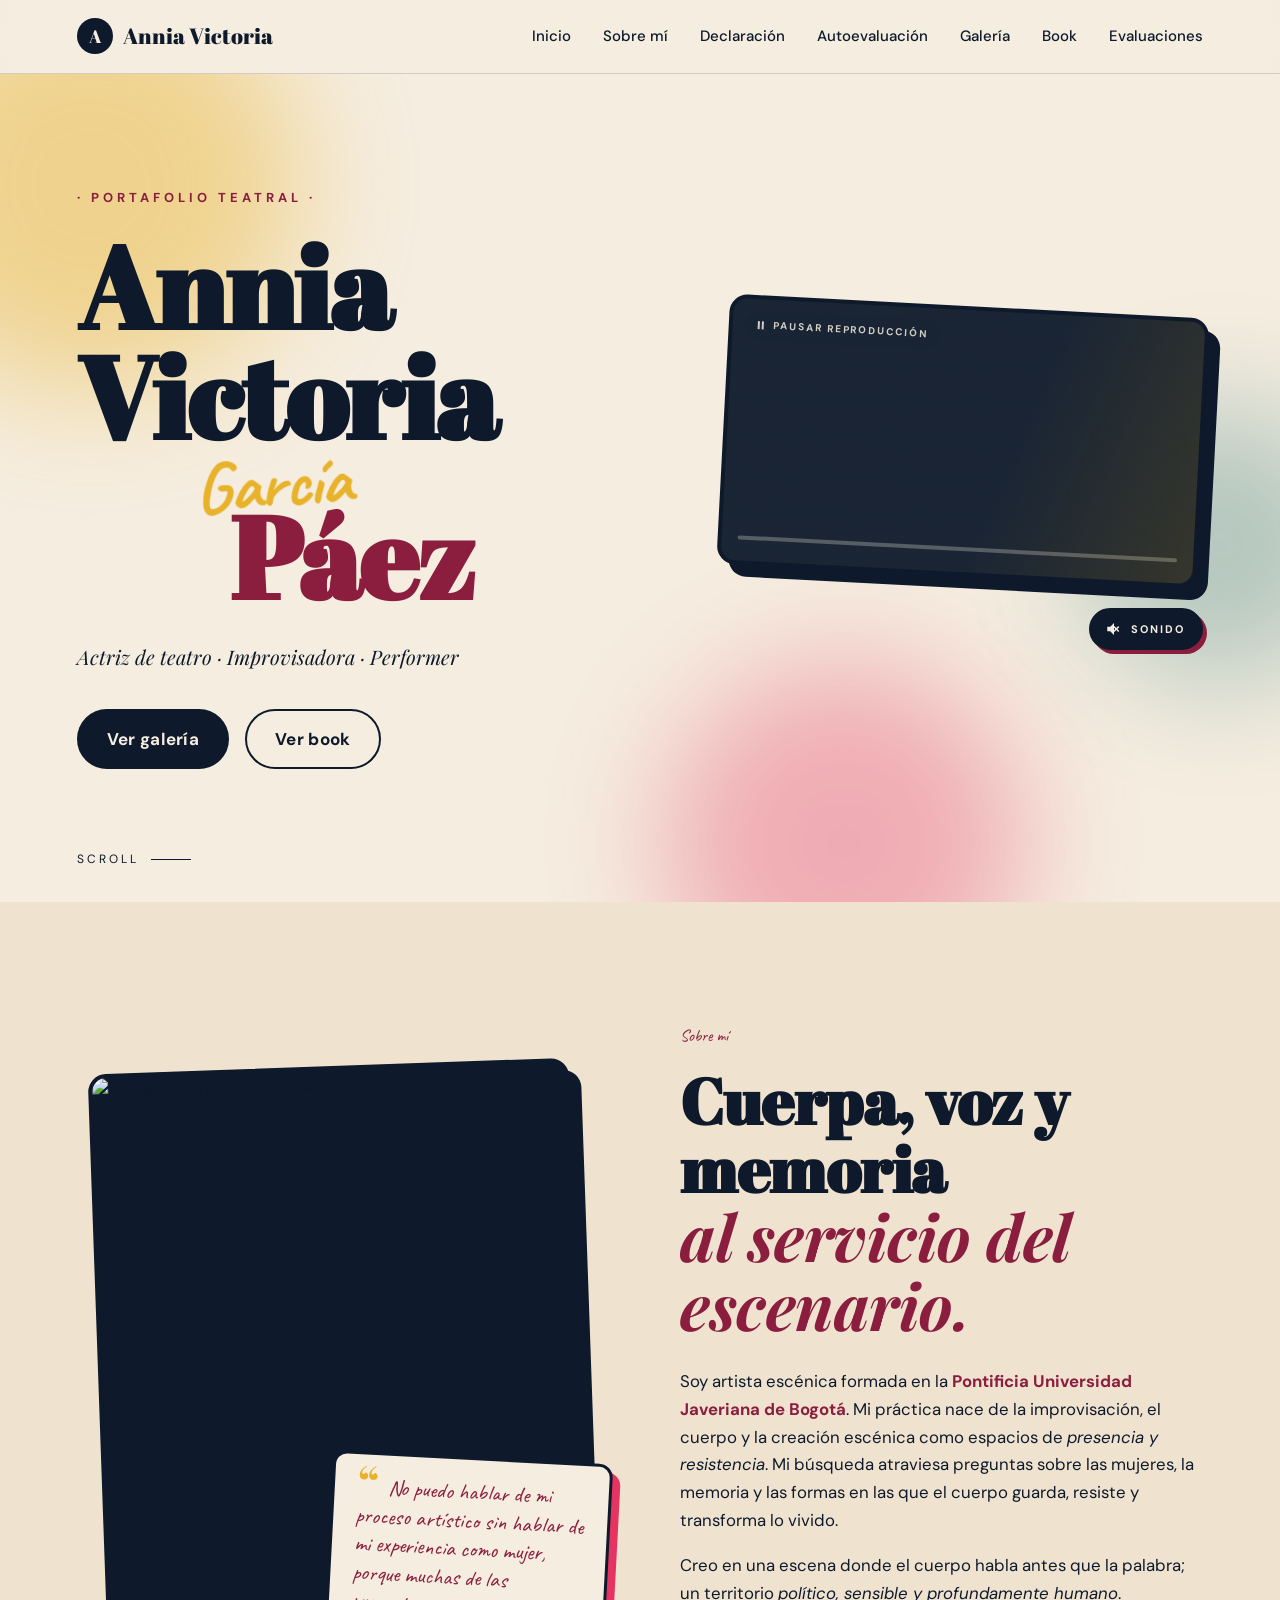
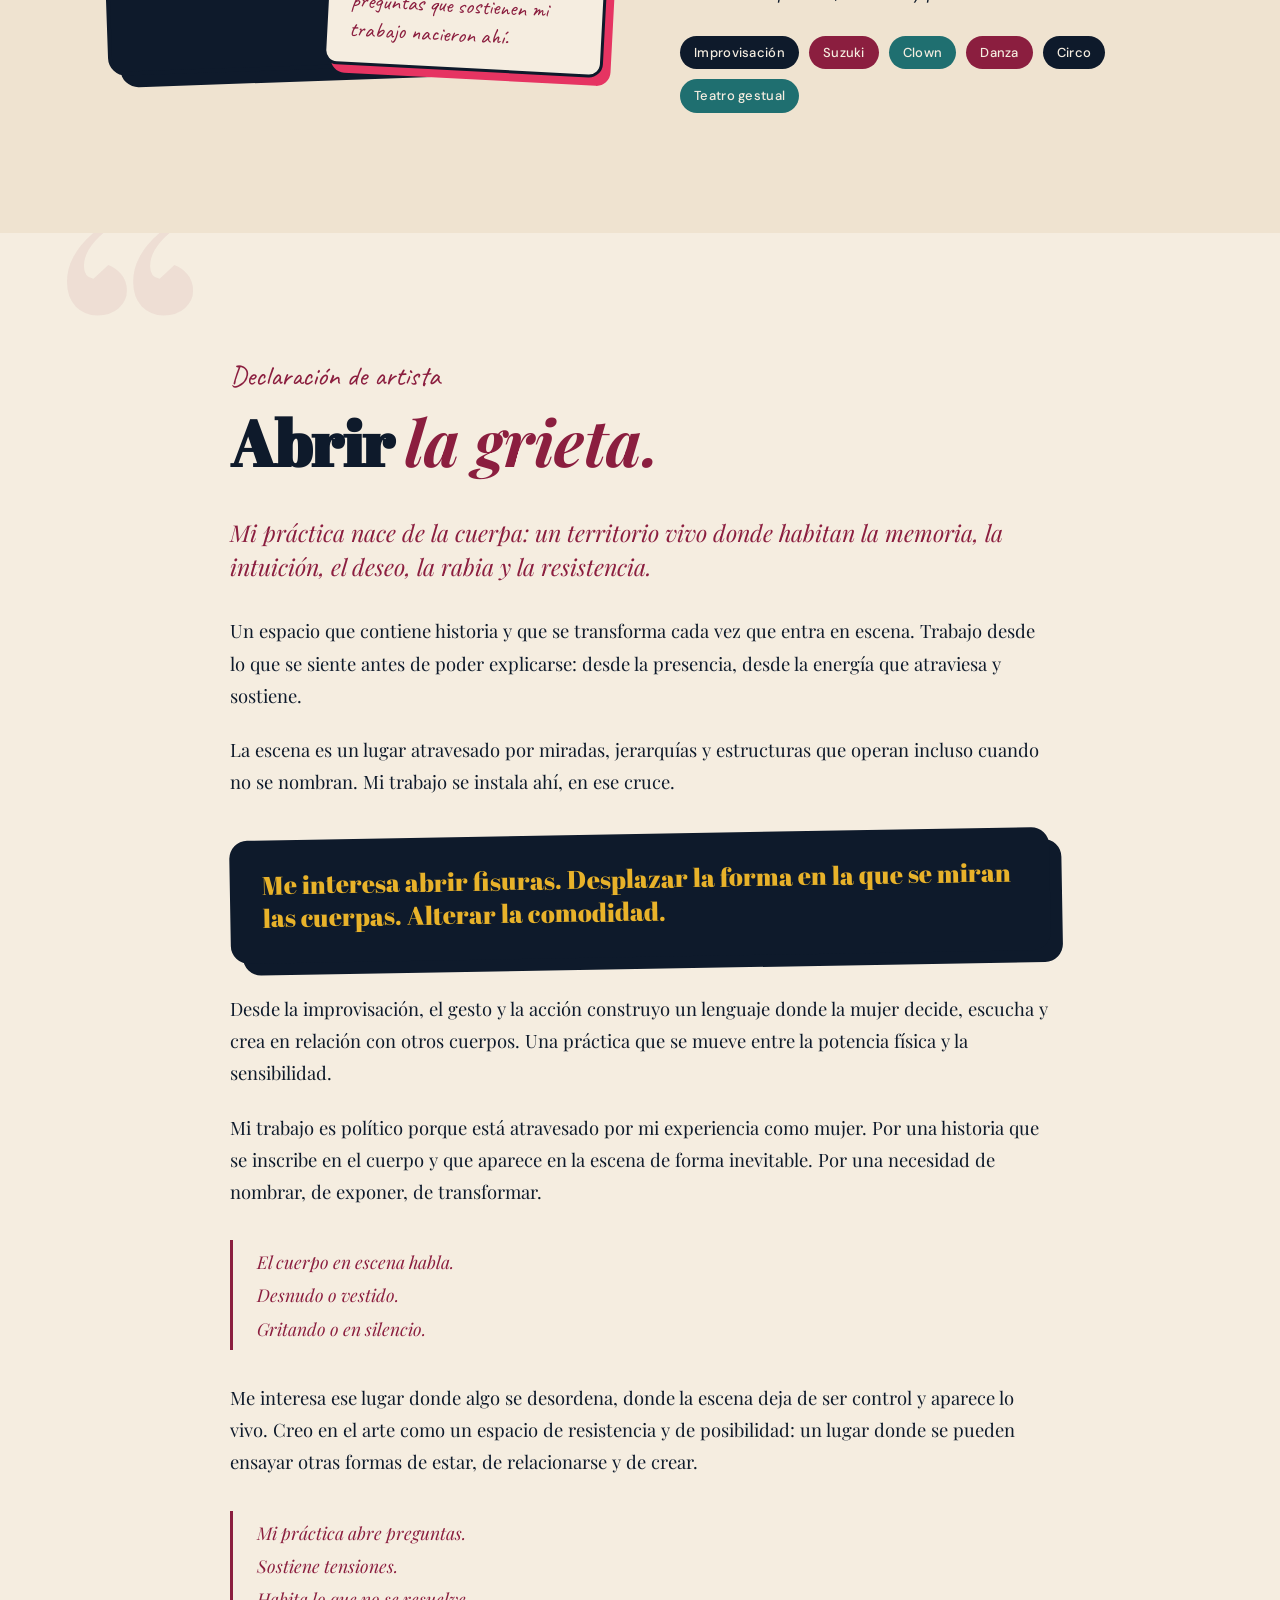
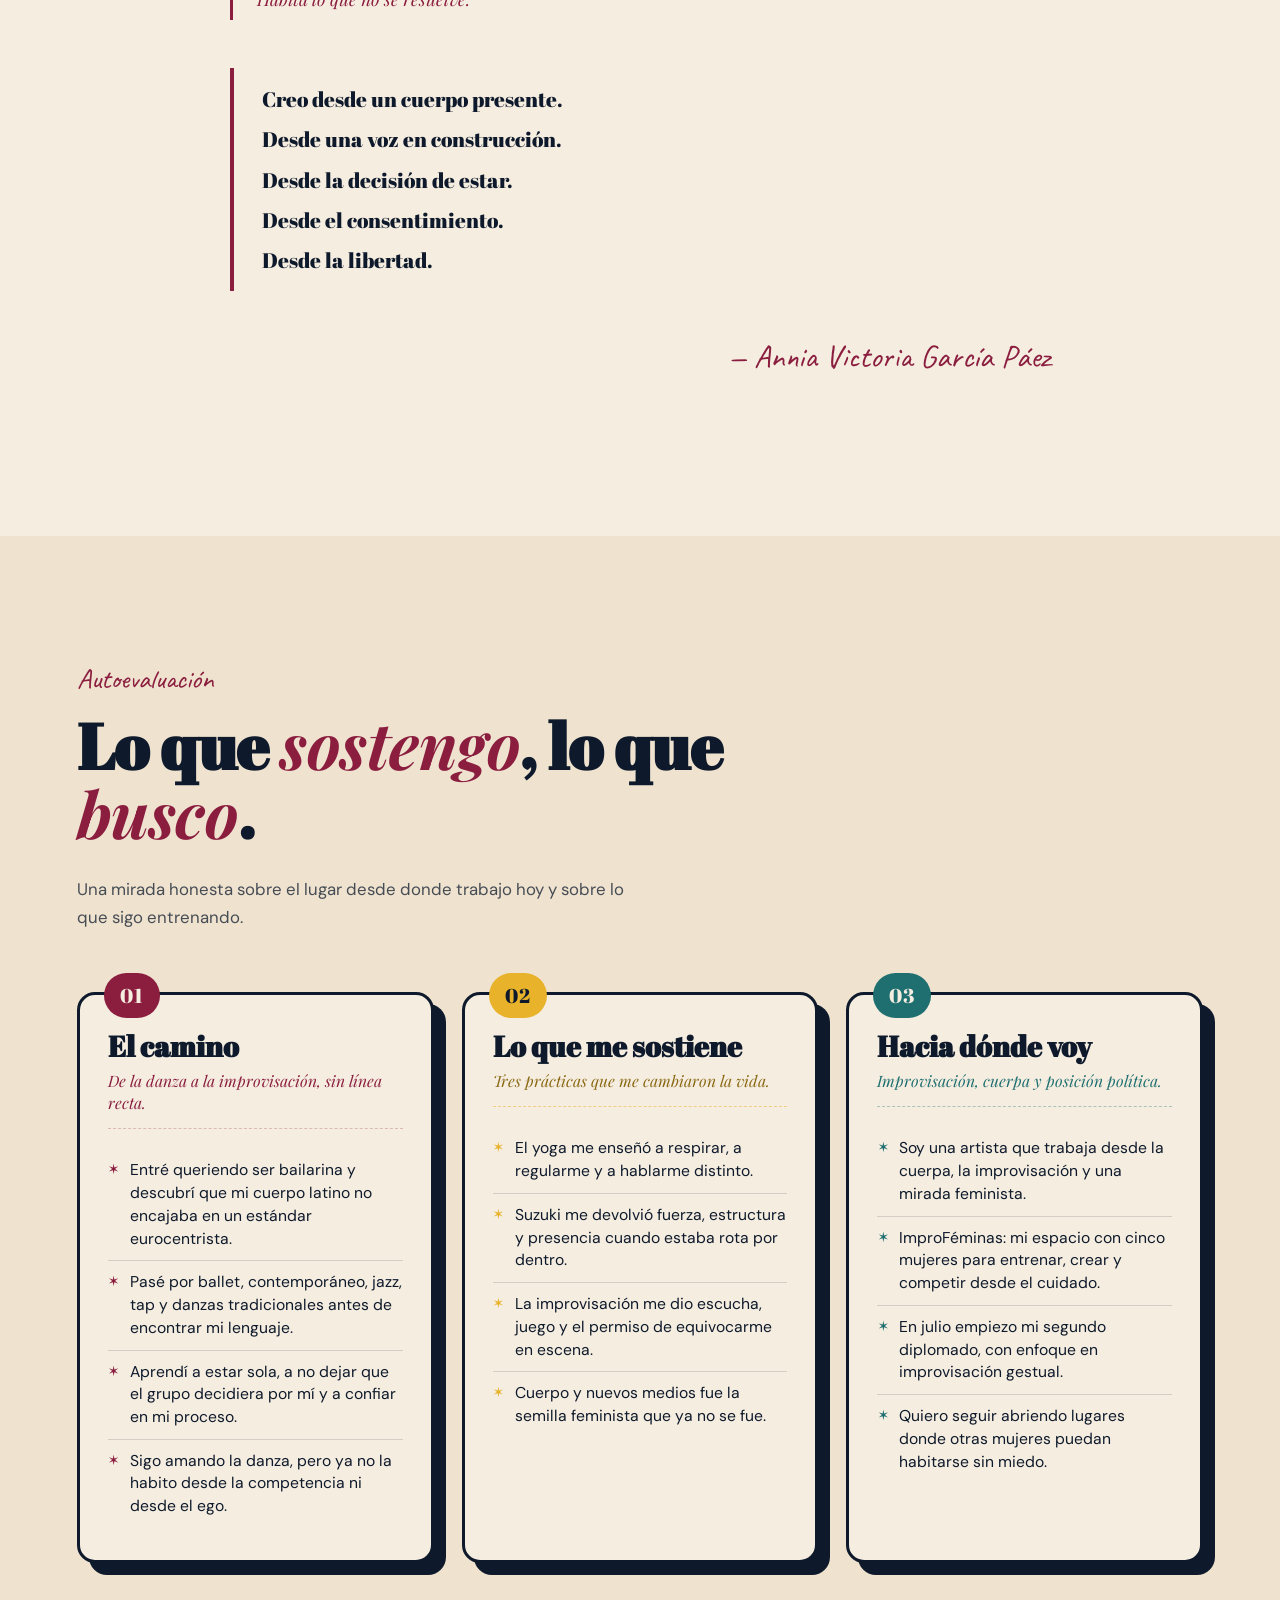
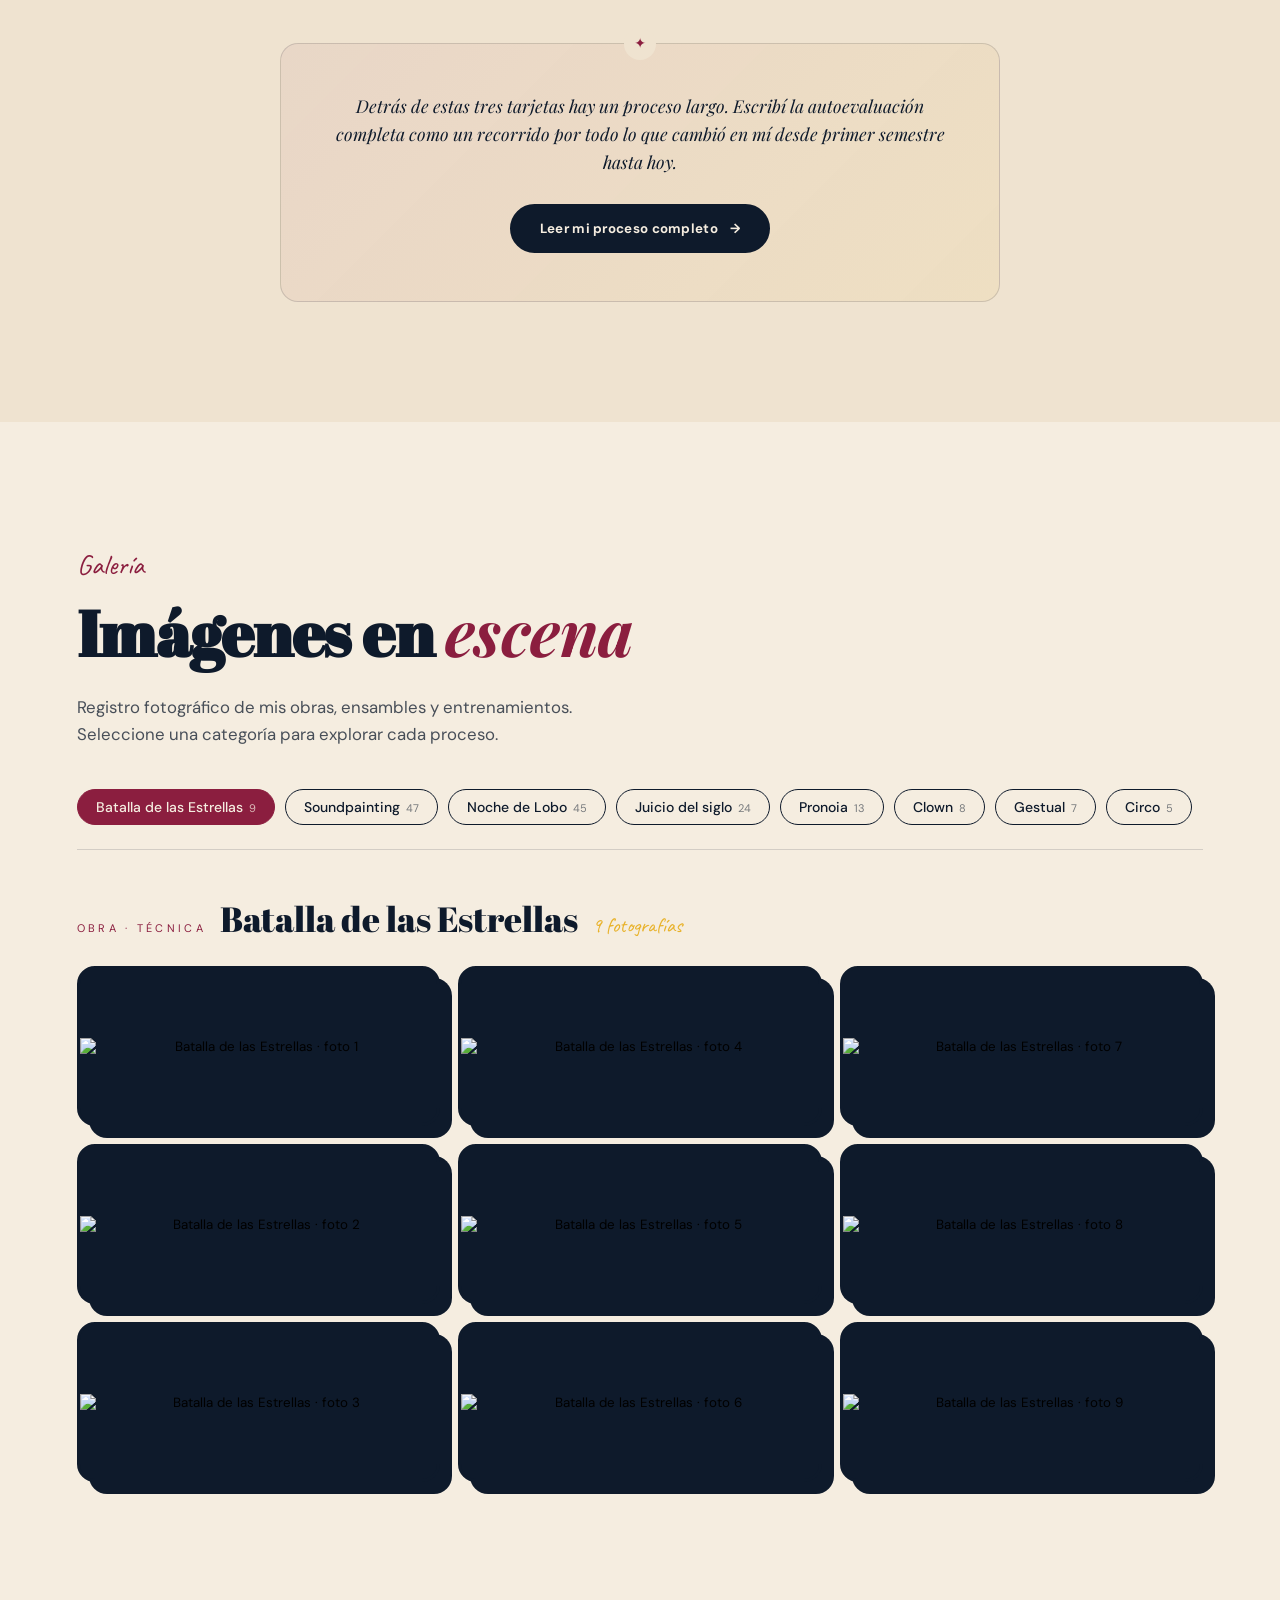
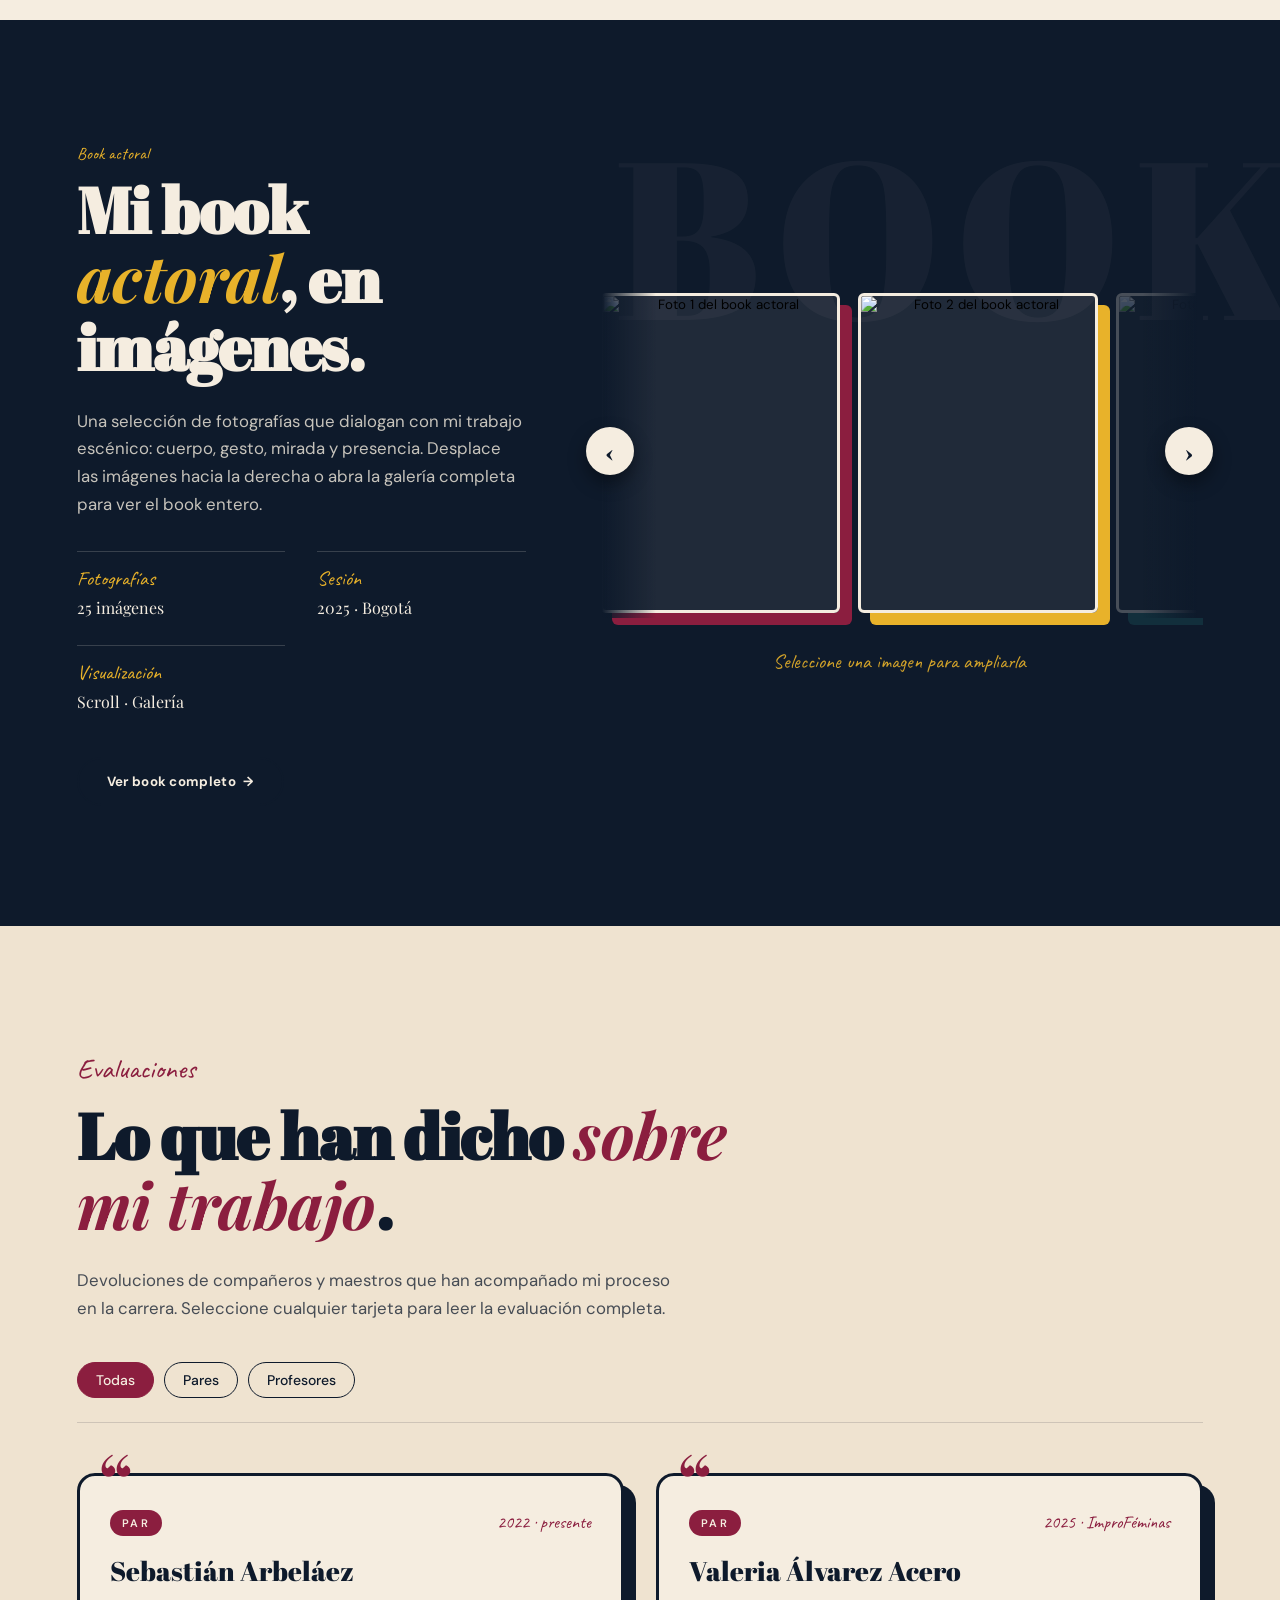
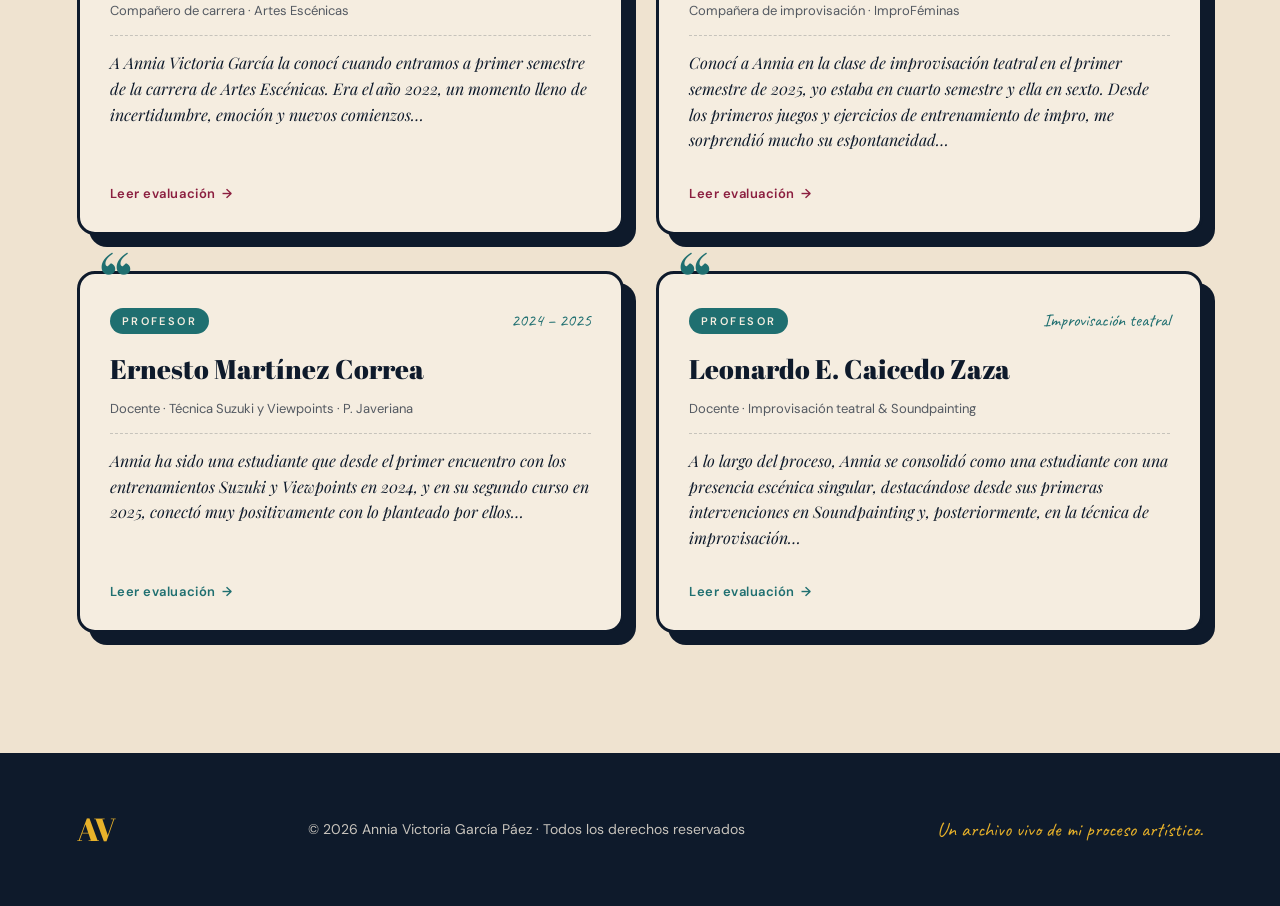
==== commit 967bd190: "Vista expandida del reel del hero Botón en la esquina superior derecha del frame que abre el video e" ====
--- a/index.html
+++ b/index.html
@@ -89,6 +89,17 @@
           </div>
 
           <span class="hero__photo-burst" aria-hidden="true"></span>
+
+          <button type="button" class="hero__photo-expand" id="reelExpand" aria-label="Ver video en grande" aria-pressed="false">
+            <span class="hero__photo-expand-icon" aria-hidden="true">
+              <svg class="icon icon--enter" viewBox="0 0 24 24" width="16" height="16">
+                <path fill="currentColor" d="M5 5h6v2H7v4H5V5zm14 0v6h-2V7h-4V5h6zM5 19v-6h2v4h4v2H5zm14 0h-6v-2h4v-4h2v6z"/>
+              </svg>
+              <svg class="icon icon--exit" viewBox="0 0 24 24" width="16" height="16">
+                <path fill="currentColor" d="M11 5H9v4H5v2h6V5zm2 14h2v-4h4v-2h-6v6zm6-10h-4V5h-2v6h6V9zM5 13v2h4v4h2v-6H5z"/>
+              </svg>
+            </span>
+          </button>
 
           <div class="hero__photo-progress" id="reelProgress" role="slider" aria-label="Línea de tiempo del reel" aria-valuemin="0" aria-valuemax="100" aria-valuenow="0" tabindex="0">
             <div class="hero__photo-progress-track">
--- a/styles.css
+++ b/styles.css
@@ -614,6 +614,136 @@
 .hero__photo-sound.is-on .icon--mute { display: none; }
 .hero__photo-sound.is-on .icon--sound { display: block; }
 
+/* Expand toggle (top-right of the frame) */
+.hero__photo-expand {
+  position: absolute;
+  top: 12px;
+  right: 12px;
+  z-index: 5;
+  width: 36px;
+  height: 36px;
+  display: inline-flex;
+  align-items: center;
+  justify-content: center;
+  background: rgba(14, 26, 43, 0.72);
+  color: var(--cream);
+  border: 1.5px solid rgba(245, 237, 224, 0.35);
+  border-radius: 10px;
+  cursor: pointer;
+  backdrop-filter: blur(6px);
+  -webkit-backdrop-filter: blur(6px);
+  opacity: 0;
+  transform: translateY(-4px);
+  transition: opacity 0.25s ease, transform 0.25s ease,
+              background 0.2s ease, border-color 0.2s ease, color 0.2s ease;
+}
+
+.hero__photo-frame:hover .hero__photo-expand,
+.hero__photo-frame.is-paused .hero__photo-expand,
+.hero__photo-frame.is-expanded .hero__photo-expand,
+.hero__photo-expand:focus-visible {
+  opacity: 1;
+  transform: translateY(0);
+}
+
+.hero__photo-expand:hover {
+  background: var(--mustard);
+  border-color: var(--mustard);
+  color: var(--ink);
+}
+
+.hero__photo-expand:focus-visible {
+  outline: none;
+  box-shadow: 0 0 0 3px var(--mustard);
+}
+
+.hero__photo-expand .icon { display: none; }
+.hero__photo-expand .icon--enter { display: block; }
+.hero__photo-frame.is-expanded .hero__photo-expand .icon--enter { display: none; }
+.hero__photo-frame.is-expanded .hero__photo-expand .icon--exit { display: block; }
+
+/* Backdrop when reel is expanded */
+.reel-backdrop {
+  position: fixed;
+  inset: 0;
+  background: rgba(14, 26, 43, 0.88);
+  backdrop-filter: blur(6px);
+  -webkit-backdrop-filter: blur(6px);
+  opacity: 0;
+  pointer-events: none;
+  transition: opacity 0.3s ease;
+  z-index: 1000;
+}
+
+body.is-reel-expanded .reel-backdrop {
+  opacity: 1;
+  pointer-events: auto;
+}
+
+/* Lift hero__photo out of its z-index: 1 stacking context so the
+   expanded frame can sit above the backdrop. */
+body.is-reel-expanded .hero__photo {
+  z-index: 1020;
+}
+
+/* Expanded frame: floats over the page, keeps custom controls */
+.hero__photo-frame.is-expanded {
+  position: fixed;
+  top: 50%;
+  left: 50%;
+  transform: translate(-50%, -50%) rotate(0deg);
+  width: min(88vw, 1180px);
+  height: auto;
+  max-height: 78vh;
+  aspect-ratio: 16 / 9;
+  z-index: 1010;
+  border-radius: 14px;
+  border: 3px solid var(--mustard);
+  box-shadow: 0 30px 80px rgba(0, 0, 0, 0.5), 12px 12px 0 var(--burgundy);
+  cursor: default;
+}
+
+.hero__photo-frame.is-expanded .hero__photo-video {
+  object-fit: contain;
+  background: #000;
+}
+
+.hero__photo-frame.is-expanded .hero__photo-expand {
+  top: 18px;
+  right: 18px;
+  width: 42px;
+  height: 42px;
+}
+
+/* Keep a placeholder so the layout doesn't collapse while expanded */
+.hero__photo-slot {
+  position: relative;
+  width: 100%;
+  aspect-ratio: 16 / 9;
+}
+
+@media (max-width: 720px) {
+  .hero__photo-frame.is-expanded {
+    width: 96vw;
+    box-shadow: 0 20px 50px rgba(0, 0, 0, 0.5), 6px 6px 0 var(--burgundy);
+  }
+}
+
+/* Lift the sound button above the backdrop while the reel is expanded.
+   Anchor it to the viewport bottom with breathing room from the frame. */
+body.is-reel-expanded .hero__photo-sound {
+  position: fixed;
+  bottom: clamp(24px, 4vh, 48px);
+  left: 50%;
+  transform: translateX(-50%);
+  z-index: 1015;
+  margin: 0;
+}
+
+body.is-reel-expanded .hero__photo-sound:hover {
+  transform: translateX(-50%) translate(-2px, -2px);
+}
+
 .hero__scroll {
   position: absolute;
   bottom: 32px;
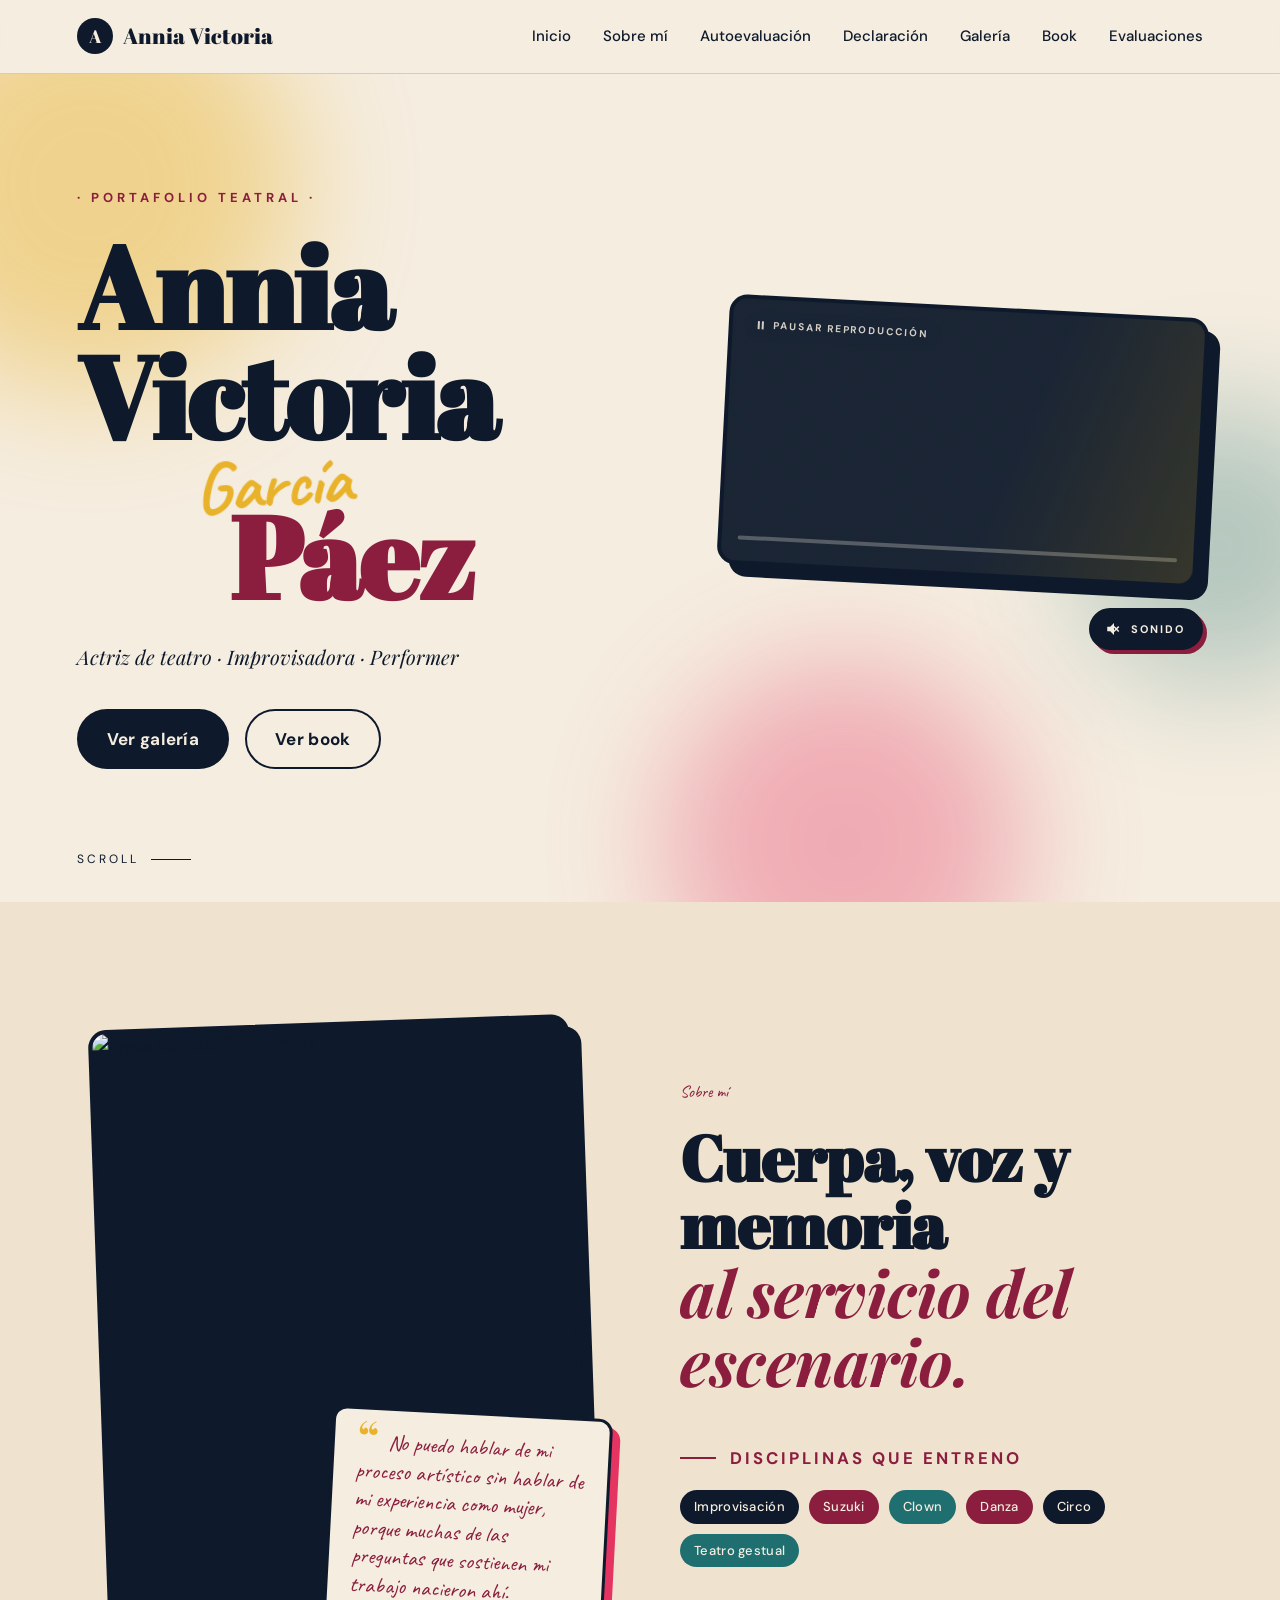
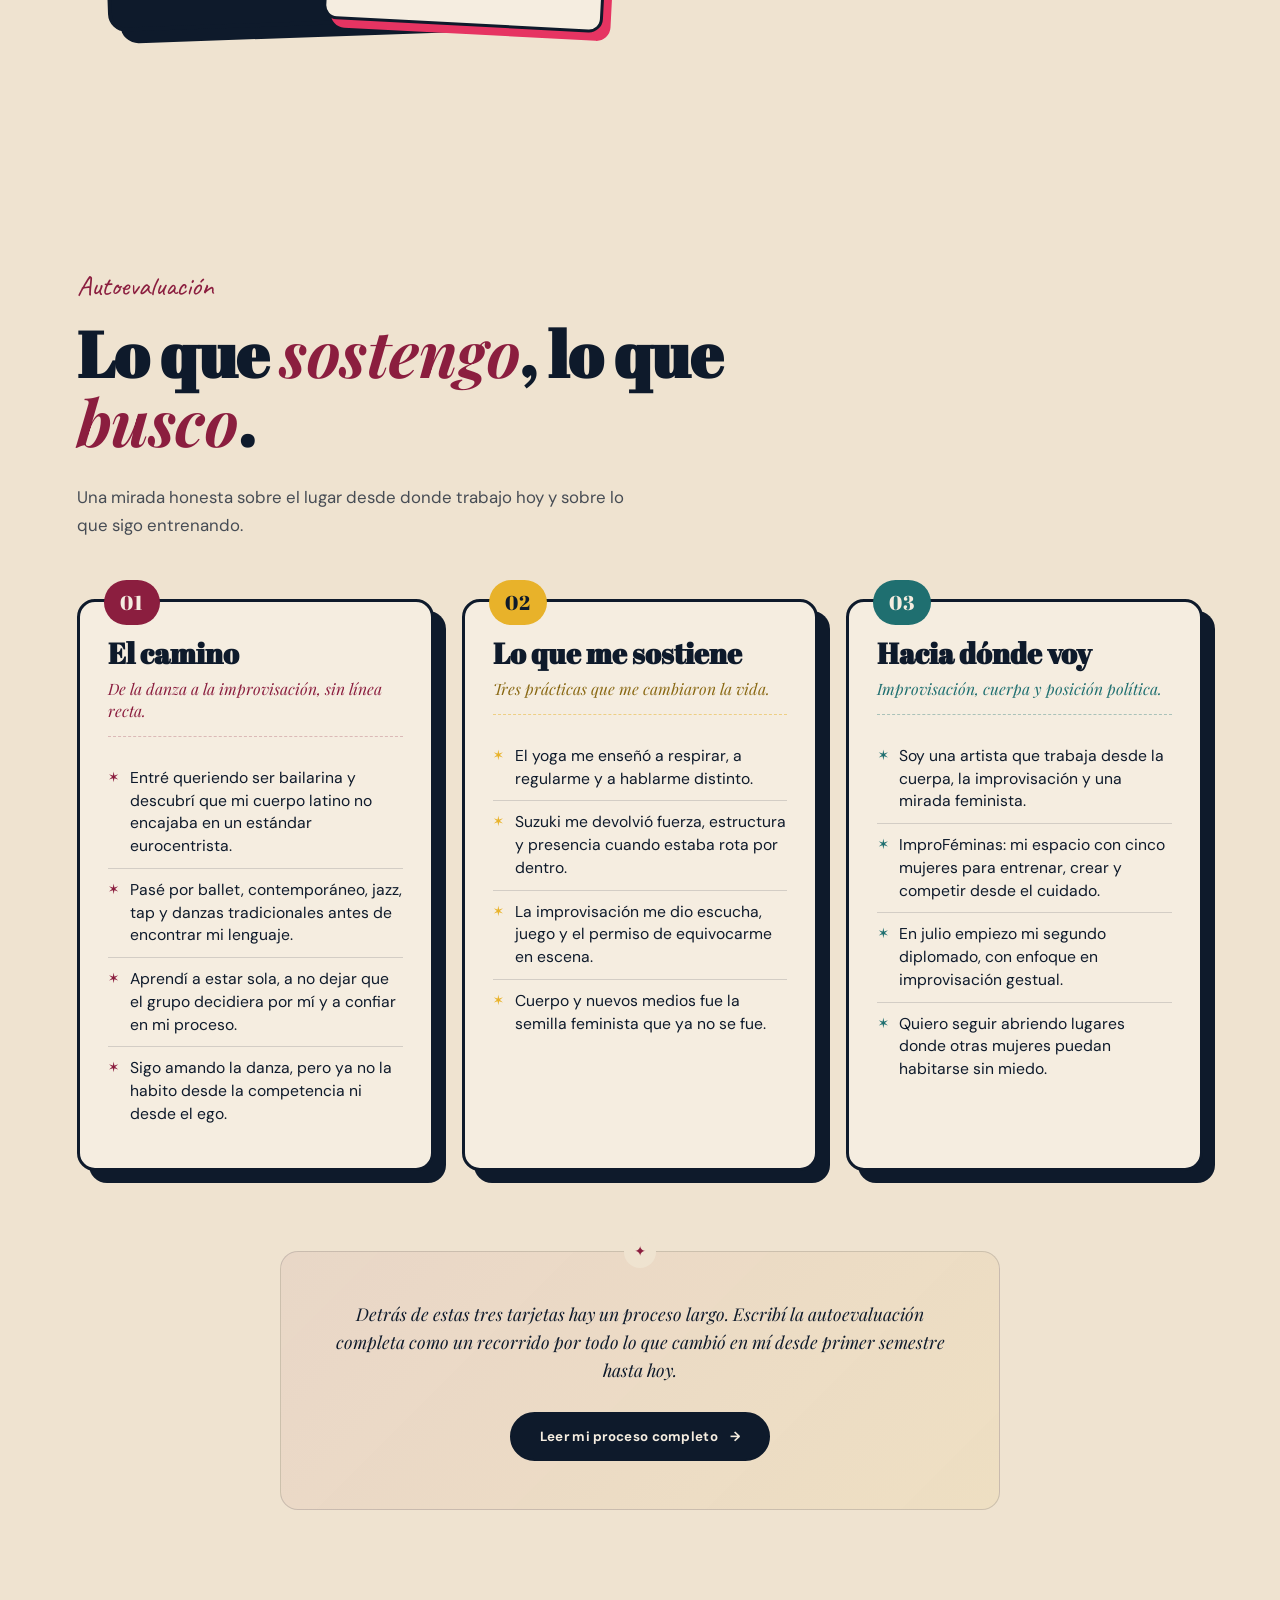
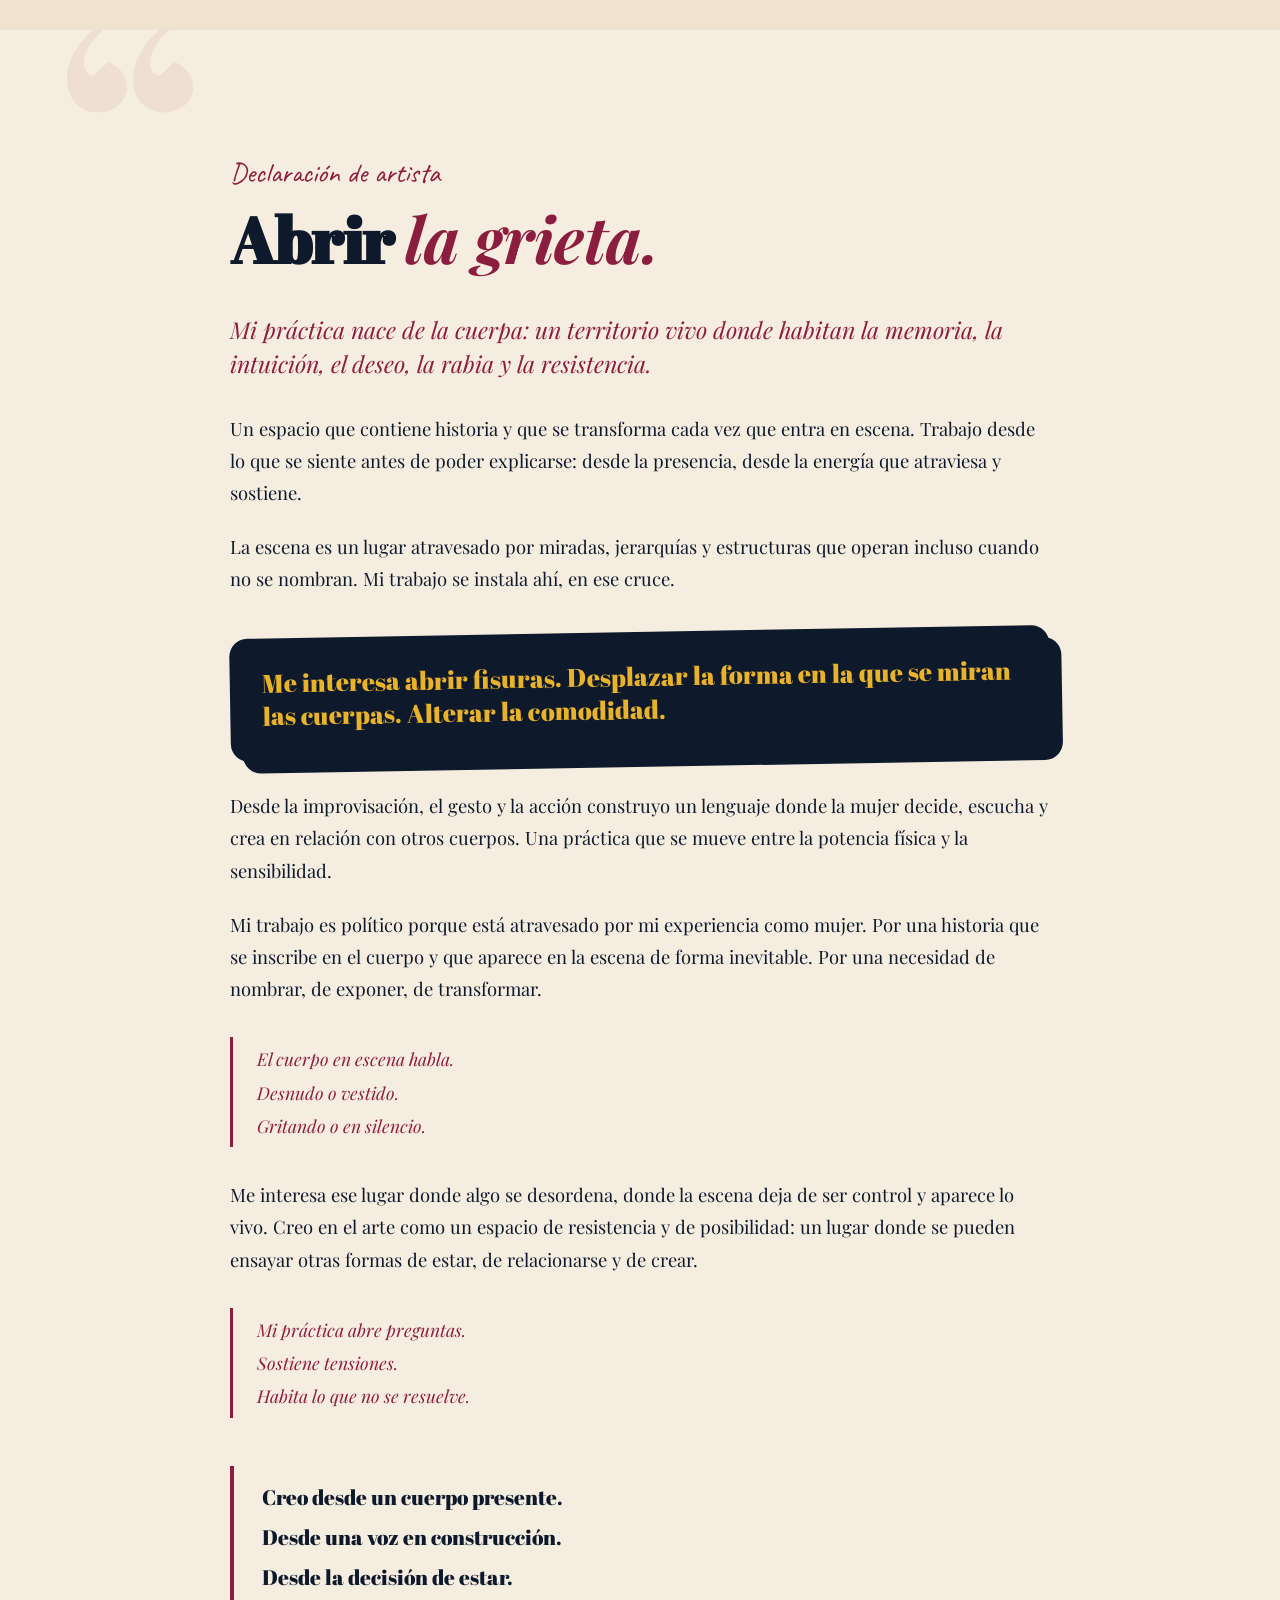
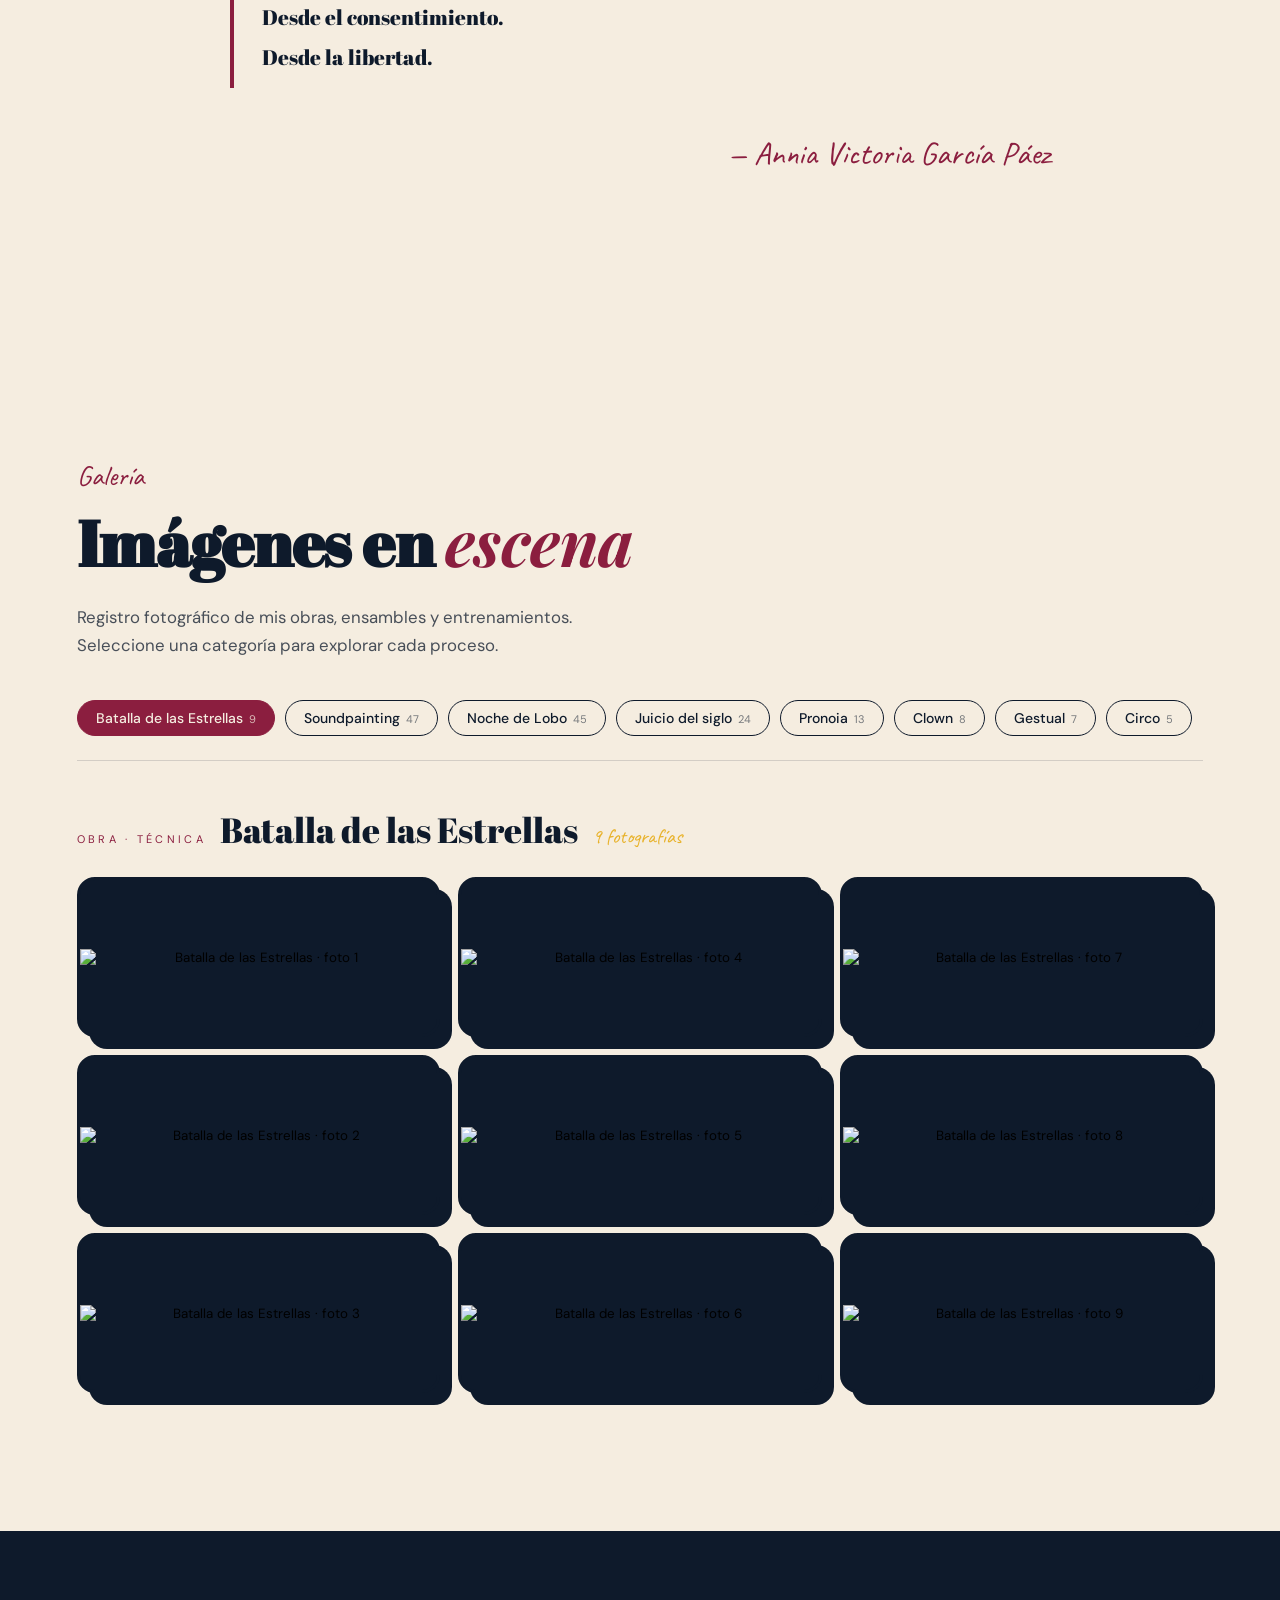
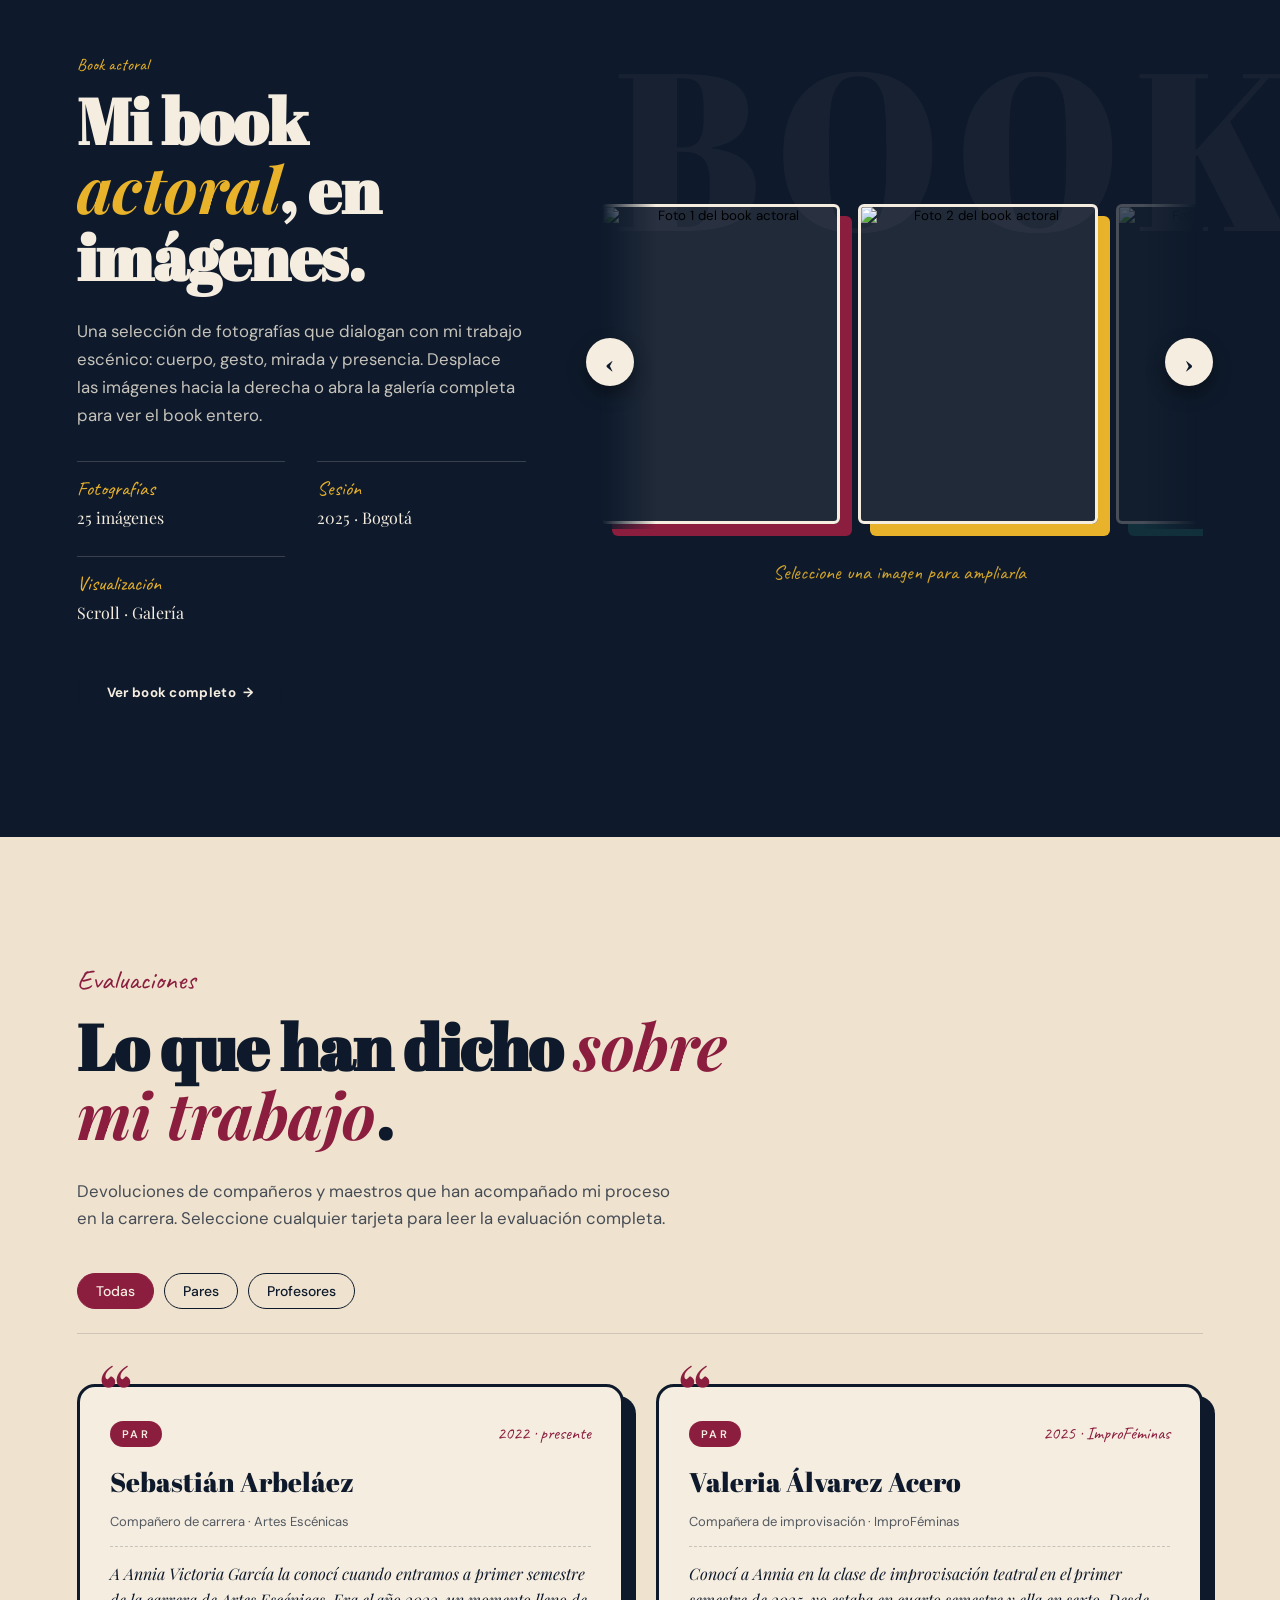
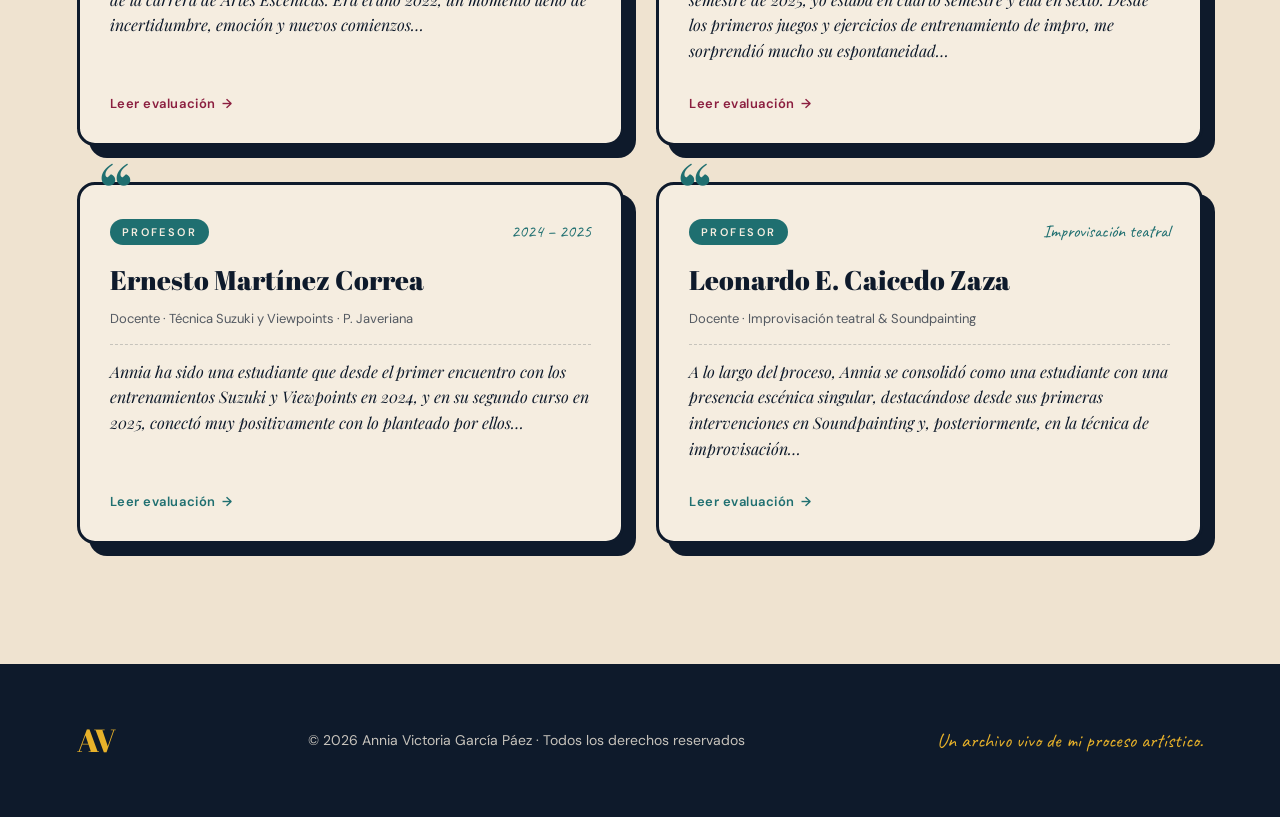
==== commit dda5c4dc: "Sobre mí más limpio + autoevaluación antes de declaración - Reordenadas las secciones: Autoevaluació" ====
--- a/index.html
+++ b/index.html
@@ -30,8 +30,8 @@
     <nav class="nav__menu" id="navMenu" aria-label="Navegación principal">
       <a href="#inicio">Inicio</a>
       <a href="#sobre-mi">Sobre mí</a>
+      <a href="#autoevaluacion">Autoevaluación</a>
       <a href="#declaracion">Declaración</a>
-      <a href="#autoevaluacion">Autoevaluación</a>
       <a href="#galeria">Galería</a>
       <a href="#book">Book</a>
       <a href="#evaluaciones">Evaluaciones</a>
@@ -148,19 +148,7 @@
           <p class="section__kicker">Sobre mí</p>
           <h2 class="section__title">Cuerpa, voz y memoria<br/><em>al servicio del escenario.</em></h2>
 
-          <p>
-            Soy artista escénica formada en la <strong>Pontificia Universidad
-            Javeriana de Bogotá</strong>. Mi práctica nace de la improvisación,
-            el cuerpo y la creación escénica como espacios de <em>presencia y
-            resistencia</em>. Mi búsqueda atraviesa preguntas sobre las mujeres,
-            la memoria y las formas en las que el cuerpo guarda, resiste y
-            transforma lo vivido.
-          </p>
-          <p>
-            Creo en una escena donde el cuerpo habla antes que la palabra;
-            un territorio <em>político, sensible y profundamente humano</em>.
-          </p>
-
+          <p class="about__tags-label">Disciplinas que entreno</p>
           <ul class="about__tags">
             <li>Improvisación</li>
             <li>Suzuki</li>
@@ -170,81 +158,6 @@
             <li>Teatro gestual</li>
           </ul>
         </div>
-      </div>
-    </section>
-
-    <section class="manifesto" id="declaracion">
-      <div class="manifesto__inner">
-        <p class="section__kicker">Declaración de artista</p>
-        <h2 class="section__title">Abrir <em>la grieta.</em></h2>
-
-        <div class="manifesto__body">
-          <p class="manifesto__lead">
-            Mi práctica nace de la cuerpa: un territorio vivo donde habitan la
-            memoria, la intuición, el deseo, la rabia y la resistencia.
-          </p>
-
-          <p>
-            Un espacio que contiene historia y que se transforma cada vez que
-            entra en escena. Trabajo desde lo que se siente antes de poder
-            explicarse: desde la presencia, desde la energía que atraviesa y
-            sostiene.
-          </p>
-
-          <p>
-            La escena es un lugar atravesado por miradas, jerarquías y
-            estructuras que operan incluso cuando no se nombran. Mi trabajo se
-            instala ahí, en ese cruce.
-          </p>
-
-          <blockquote class="manifesto__quote">
-            Me interesa abrir fisuras. Desplazar la forma en la que se miran
-            las cuerpas. Alterar la comodidad.
-          </blockquote>
-
-          <p>
-            Desde la improvisación, el gesto y la acción construyo un lenguaje
-            donde la mujer decide, escucha y crea en relación con otros
-            cuerpos. Una práctica que se mueve entre la potencia física y la
-            sensibilidad.
-          </p>
-
-          <p>
-            Mi trabajo es político porque está atravesado por mi experiencia
-            como mujer. Por una historia que se inscribe en el cuerpo y que
-            aparece en la escena de forma inevitable. Por una necesidad de
-            nombrar, de exponer, de transformar.
-          </p>
-
-          <div class="manifesto__verse">
-            <p>El cuerpo en escena habla.</p>
-            <p>Desnudo o vestido.</p>
-            <p>Gritando o en silencio.</p>
-          </div>
-
-          <p>
-            Me interesa ese lugar donde algo se desordena, donde la escena
-            deja de ser control y aparece lo vivo. Creo en el arte como un
-            espacio de resistencia y de posibilidad: un lugar donde se pueden
-            ensayar otras formas de estar, de relacionarse y de crear.
-          </p>
-
-          <div class="manifesto__verse">
-            <p>Mi práctica abre preguntas.</p>
-            <p>Sostiene tensiones.</p>
-            <p>Habita lo que no se resuelve.</p>
-          </div>
-
-          <div class="manifesto__verse manifesto__verse--final">
-            <p>Creo desde un cuerpo presente.</p>
-            <p>Desde una voz en construcción.</p>
-            <p>Desde la decisión de estar.</p>
-            <p>Desde el consentimiento.</p>
-            <p>Desde la libertad.</p>
-          </div>
-        </div>
-
-        <p class="manifesto__sign">— Annia Victoria García Páez</p>
       </div>
     </section>
 
@@ -311,6 +224,81 @@
       </div>
     </section>
 
+    <section class="manifesto" id="declaracion">
+      <div class="manifesto__inner">
+        <p class="section__kicker">Declaración de artista</p>
+        <h2 class="section__title">Abrir <em>la grieta.</em></h2>
+
+        <div class="manifesto__body">
+          <p class="manifesto__lead">
+            Mi práctica nace de la cuerpa: un territorio vivo donde habitan la
+            memoria, la intuición, el deseo, la rabia y la resistencia.
+          </p>
+
+          <p>
+            Un espacio que contiene historia y que se transforma cada vez que
+            entra en escena. Trabajo desde lo que se siente antes de poder
+            explicarse: desde la presencia, desde la energía que atraviesa y
+            sostiene.
+          </p>
+
+          <p>
+            La escena es un lugar atravesado por miradas, jerarquías y
+            estructuras que operan incluso cuando no se nombran. Mi trabajo se
+            instala ahí, en ese cruce.
+          </p>
+
+          <blockquote class="manifesto__quote">
+            Me interesa abrir fisuras. Desplazar la forma en la que se miran
+            las cuerpas. Alterar la comodidad.
+          </blockquote>
+
+          <p>
+            Desde la improvisación, el gesto y la acción construyo un lenguaje
+            donde la mujer decide, escucha y crea en relación con otros
+            cuerpos. Una práctica que se mueve entre la potencia física y la
+            sensibilidad.
+          </p>
+
+          <p>
+            Mi trabajo es político porque está atravesado por mi experiencia
+            como mujer. Por una historia que se inscribe en el cuerpo y que
+            aparece en la escena de forma inevitable. Por una necesidad de
+            nombrar, de exponer, de transformar.
+          </p>
+
+          <div class="manifesto__verse">
+            <p>El cuerpo en escena habla.</p>
+            <p>Desnudo o vestido.</p>
+            <p>Gritando o en silencio.</p>
+          </div>
+
+          <p>
+            Me interesa ese lugar donde algo se desordena, donde la escena
+            deja de ser control y aparece lo vivo. Creo en el arte como un
+            espacio de resistencia y de posibilidad: un lugar donde se pueden
+            ensayar otras formas de estar, de relacionarse y de crear.
+          </p>
+
+          <div class="manifesto__verse">
+            <p>Mi práctica abre preguntas.</p>
+            <p>Sostiene tensiones.</p>
+            <p>Habita lo que no se resuelve.</p>
+          </div>
+
+          <div class="manifesto__verse manifesto__verse--final">
+            <p>Creo desde un cuerpo presente.</p>
+            <p>Desde una voz en construcción.</p>
+            <p>Desde la decisión de estar.</p>
+            <p>Desde el consentimiento.</p>
+            <p>Desde la libertad.</p>
+          </div>
+        </div>
+
+        <p class="manifesto__sign">— Annia Victoria García Páez</p>
+      </div>
+    </section>
+
     <section class="gallery" id="galeria">
       <div class="gallery__head">
         <p class="section__kicker">Galería</p>
--- a/styles.css
+++ b/styles.css
@@ -845,10 +845,35 @@
 .about__text p { font-size: 1.05rem; margin: 0 0 18px; }
 .about__text strong { color: var(--burgundy); }
 
+.about__text .section__title {
+  margin-bottom: 48px;
+}
+
+.about__tags-label {
+  font-family: var(--font-sans);
+  font-size: 12px;
+  font-weight: 700;
+  letter-spacing: 3px;
+  text-transform: uppercase;
+  color: var(--burgundy);
+  margin: 0 0 14px;
+  display: flex;
+  align-items: center;
+  gap: 14px;
+}
+
+.about__tags-label::before {
+  content: "";
+  display: inline-block;
+  width: 36px;
+  height: 2px;
+  background: var(--burgundy);
+}
+
 .about__tags {
   list-style: none;
   padding: 0;
-  margin: 28px 0 0;
+  margin: 0;
   display: flex;
   flex-wrap: wrap;
   gap: 10px;
